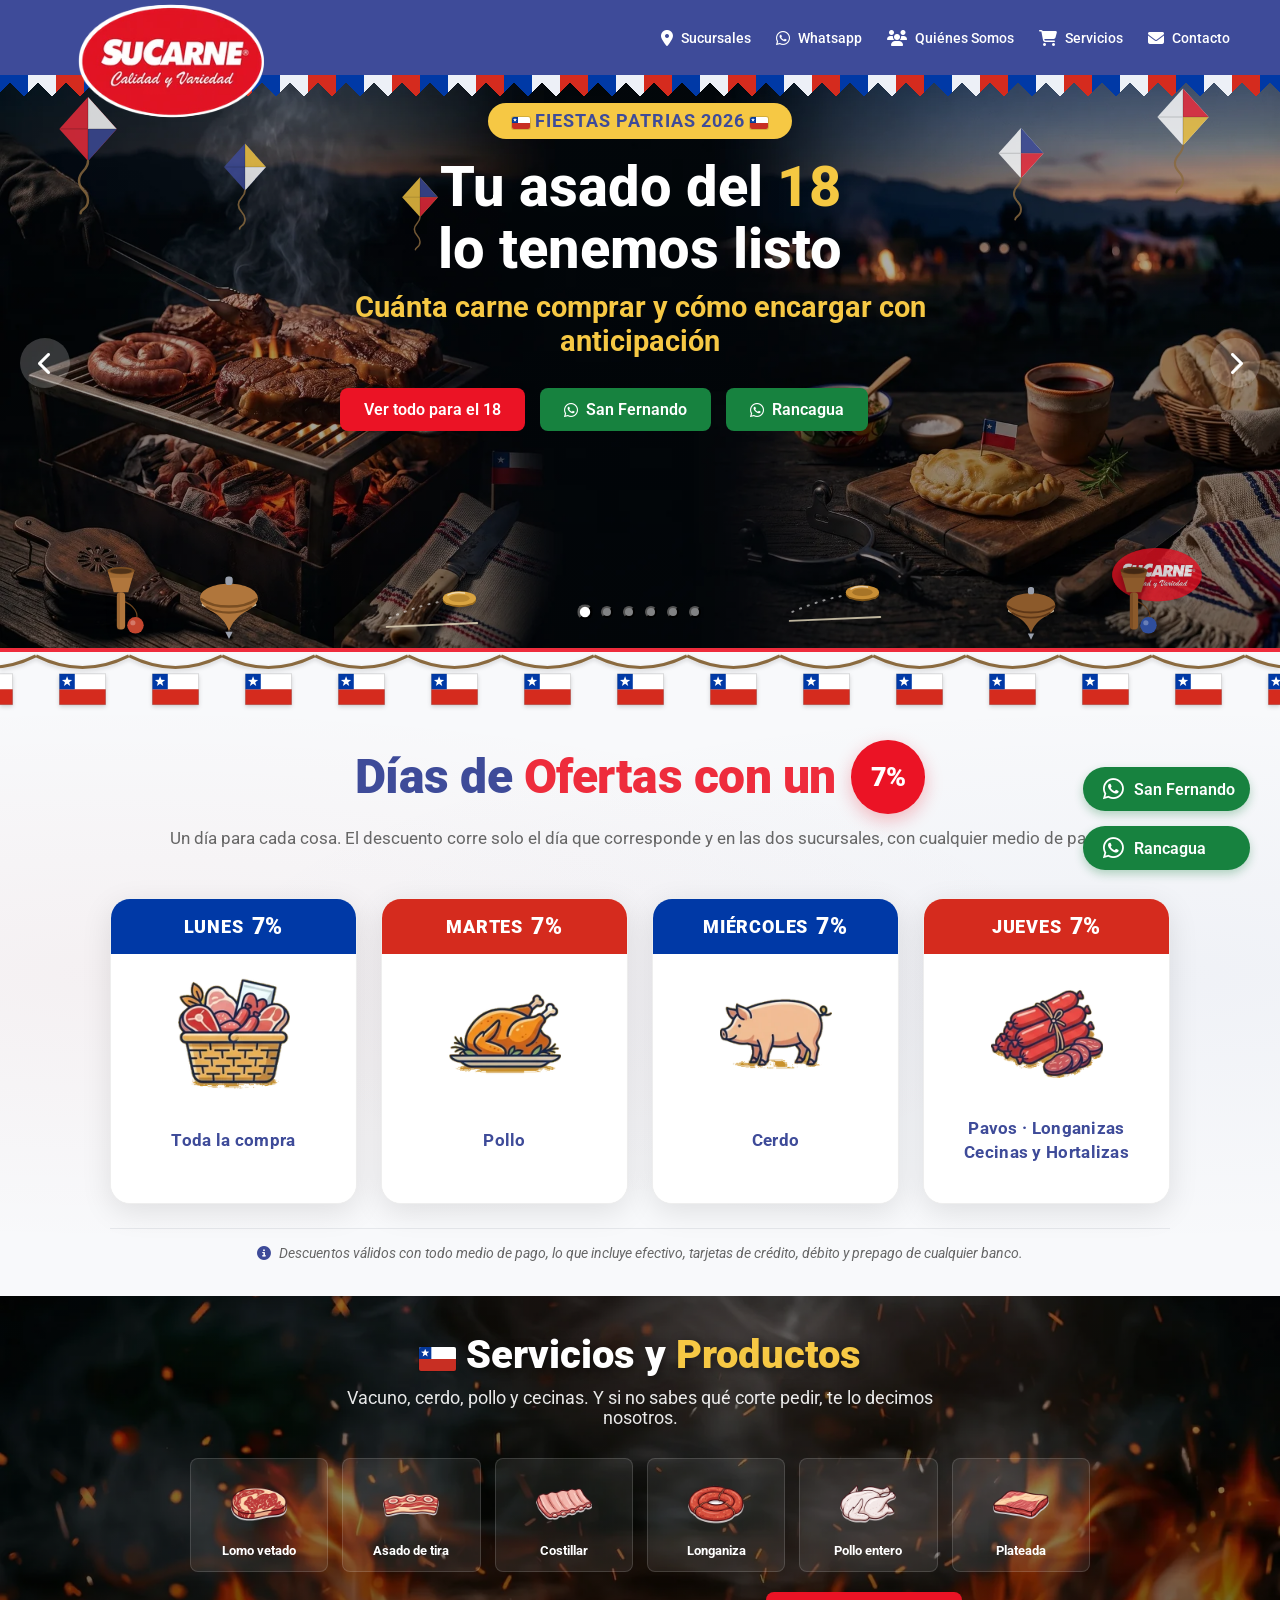
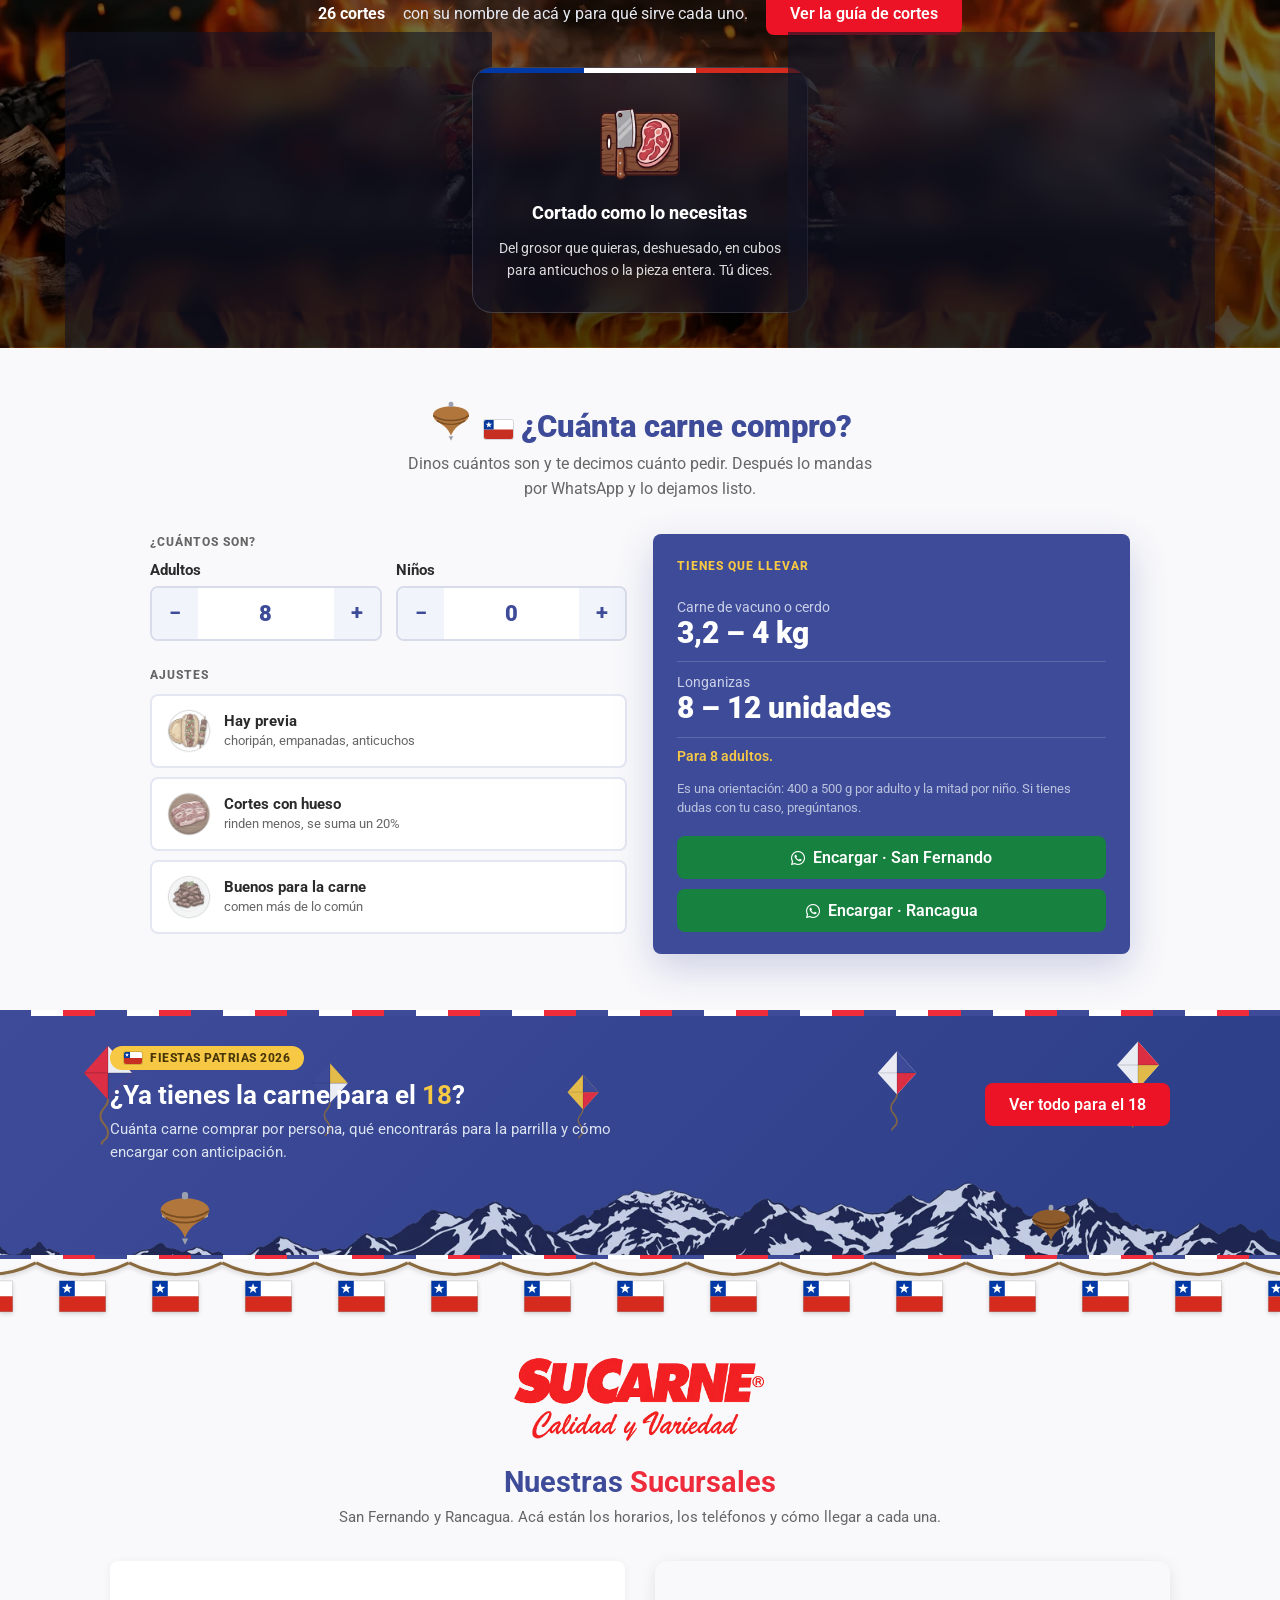
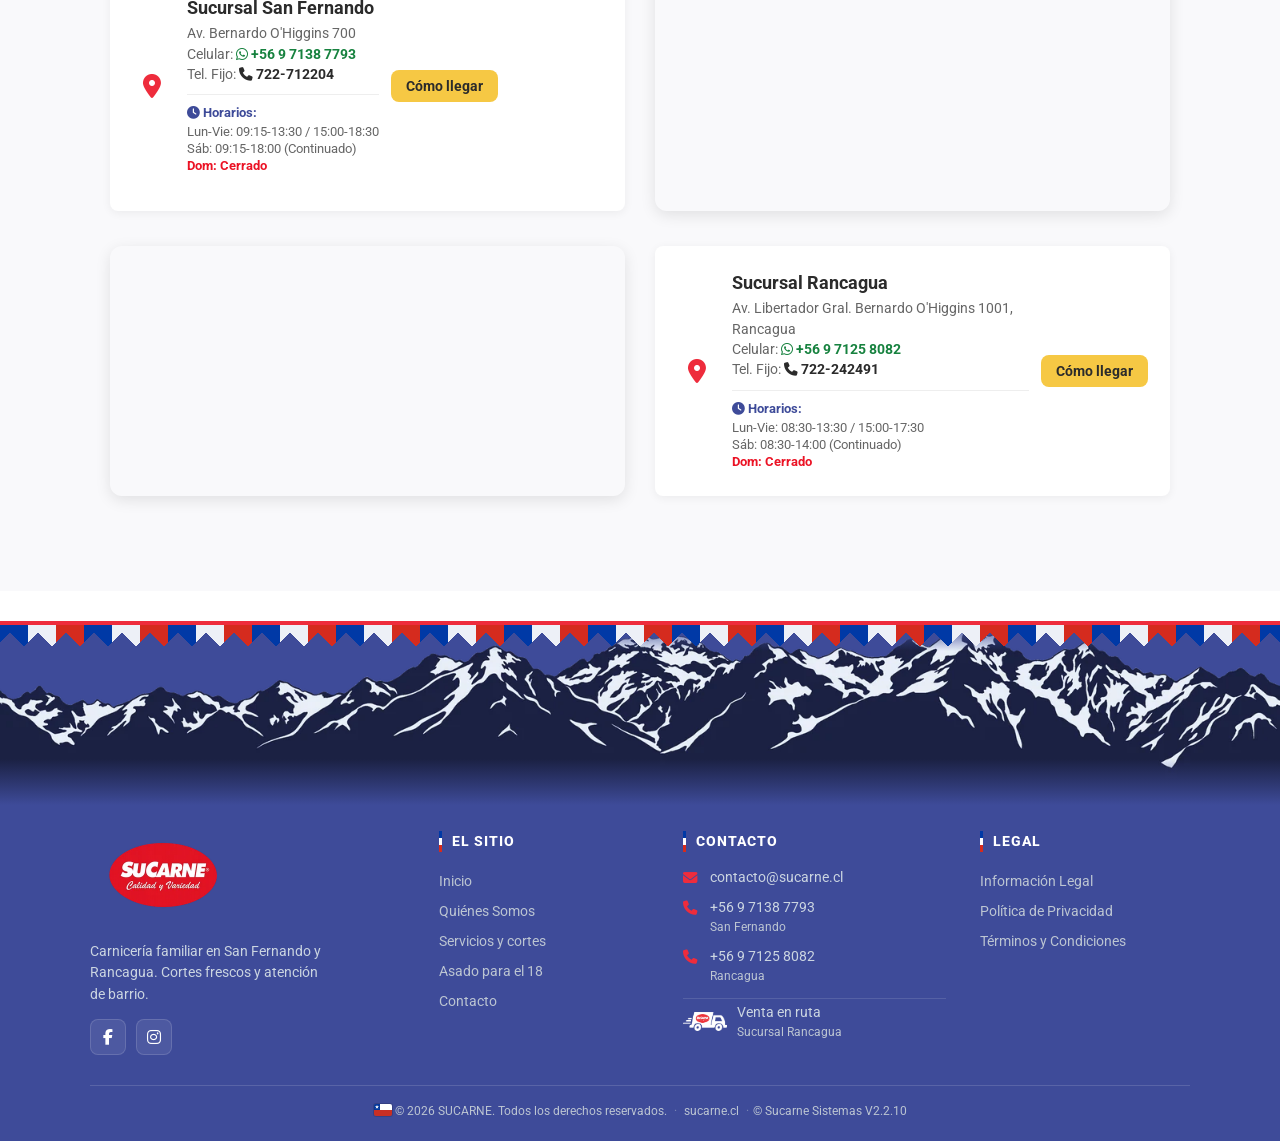
==== index.html @ 3c874a2c "El borde blanco del logo pasa a 2,5 px" ====
<!DOCTYPE html>
<html lang="es">

<head>
    <meta charset="UTF-8">
    <meta name="viewport" content="width=device-width, initial-scale=1.0">
    <title>SUCARNE | Carnicería en San Fernando y Rancagua, Chile</title>
    <!-- SEO -->
    <meta name="description" content="Carnicería premium en San Fernando y Rancagua. Cortes seleccionados, vacuno, cerdo, aves y cecinas frescas. Ofertas diarias y venta a domicilio.">
    <meta name="robots" content="index, follow">
    <link rel="canonical" href="https://sucarne.cl/">
    <!-- Open Graph -->
    <meta property="og:type" content="website">
    <meta property="og:title" content="SUCARNE | Carnicería en San Fernando y Rancagua">
    <meta property="og:description" content="Carnicería premium en San Fernando y Rancagua. Cortes seleccionados, vacuno, cerdo, aves y cecinas frescas. Ofertas diarias y venta a domicilio.">
    <meta property="og:url" content="https://sucarne.cl/">
    <meta property="og:image" content="https://sucarne.cl/assets/images/hero/asado_1.webp">
    <meta property="og:locale" content="es_CL">
    <meta property="og:site_name" content="SUCARNE">
    <!-- WebSite (señal de marca para Google / sitelinks) -->
    <script type="application/ld+json">
    {
      "@context": "https://schema.org",
      "@type": "WebSite",
      "name": "SUCARNE",
      "alternateName": "Su Carne Chile",
      "url": "https://sucarne.cl/",
      "inLanguage": "es-CL",
      "publisher": { "@id": "https://sucarne.cl/#sanfernando" }
    }
    </script>
    <!-- Sucursal San Fernando -->
    <script type="application/ld+json">
    {
      "@context": "https://schema.org",
      "@type": "MeatEstablishment",
      "@id": "https://sucarne.cl/#sanfernando",
      "name": "SUCARNE San Fernando",
      "alternateName": "Su Carne Chile",
      "url": "https://sucarne.cl/",
      "logo": "https://sucarne.cl/assets/images/logos/logo-sucarne-white.webp",
      "image": "https://sucarne.cl/assets/images/hero/asado_1.webp",
      "description": "Carnicería premium en San Fernando. Cortes seleccionados de vacuno, cerdo, aves y cecinas frescas, con ofertas diarias y venta a domicilio.",
      "priceRange": "$$",
      "currenciesAccepted": "CLP",
      "paymentAccepted": "Efectivo, Débito, Crédito, Prepago",
      "telephone": "+56971387793",
      "email": "contacto@sucarne.cl",
      "address": {
        "@type": "PostalAddress",
        "streetAddress": "Av. Bernardo O'Higgins 700",
        "addressLocality": "San Fernando",
        "addressRegion": "O'Higgins",
        "addressCountry": "CL"
      },
      "geo": { "@type": "GeoCoordinates", "latitude": -34.5868498, "longitude": -70.9847146 },
      "hasMap": "https://maps.app.goo.gl/2DNTScbfBVTwKooi7",
      "openingHoursSpecification": [
        { "@type": "OpeningHoursSpecification", "dayOfWeek": ["Monday","Tuesday","Wednesday","Thursday","Friday"], "opens": "09:15", "closes": "13:30" },
        { "@type": "OpeningHoursSpecification", "dayOfWeek": ["Monday","Tuesday","Wednesday","Thursday","Friday"], "opens": "15:00", "closes": "18:30" },
        { "@type": "OpeningHoursSpecification", "dayOfWeek": "Saturday", "opens": "09:15", "closes": "18:00" }
      ],
      "sameAs": [
        "https://www.facebook.com/sucarnechile/",
        "https://www.instagram.com/sucarnechile/"
      ]
    }
    </script>
    <!-- Sucursal Rancagua -->
    <script type="application/ld+json">
    {
      "@context": "https://schema.org",
      "@type": "MeatEstablishment",
      "@id": "https://sucarne.cl/#rancagua",
      "name": "SUCARNE Rancagua",
      "alternateName": "Su Carne Chile",
      "url": "https://sucarne.cl/",
      "logo": "https://sucarne.cl/assets/images/logos/logo-sucarne-white.webp",
      "image": "https://sucarne.cl/assets/images/hero/asado_1.webp",
      "description": "Carnicería premium en Rancagua con venta en ruta. Cortes frescos de vacuno, cerdo, aves y cecinas, con ofertas diarias.",
      "priceRange": "$$",
      "currenciesAccepted": "CLP",
      "paymentAccepted": "Efectivo, Débito, Crédito, Prepago",
      "telephone": "+56971258082",
      "email": "contacto@sucarne.cl",
      "address": {
        "@type": "PostalAddress",
        "streetAddress": "Av. Libertador Gral. Bernardo O'Higgins 1001",
        "addressLocality": "Rancagua",
        "addressRegion": "O'Higgins",
        "addressCountry": "CL"
      },
      "geo": { "@type": "GeoCoordinates", "latitude": -34.1641546, "longitude": -70.7478088 },
      "hasMap": "https://maps.google.com/?cid=16705500384689321683",
      "openingHoursSpecification": [
        { "@type": "OpeningHoursSpecification", "dayOfWeek": ["Monday","Tuesday","Wednesday","Thursday","Friday"], "opens": "08:30", "closes": "13:30" },
        { "@type": "OpeningHoursSpecification", "dayOfWeek": ["Monday","Tuesday","Wednesday","Thursday","Friday"], "opens": "15:00", "closes": "17:30" },
        { "@type": "OpeningHoursSpecification", "dayOfWeek": "Saturday", "opens": "08:30", "closes": "14:00" }
      ],
      "sameAs": [
        "https://www.facebook.com/sucarnechile/",
        "https://www.instagram.com/sucarnechile/"
      ]
    }
    </script>
    <link rel="icon" href="assets/favicon.ico" sizes="any">
    <link rel="apple-touch-icon" href="assets/favicon-180.png">

    <!-- Google Fonts (asíncrono, no bloquea render) -->
    <link rel="preconnect" href="https://fonts.googleapis.com">
    <link rel="preconnect" href="https://fonts.gstatic.com" crossorigin>
    <link rel="preconnect" href="https://cdnjs.cloudflare.com" crossorigin>
    <link rel="preload" href="https://fonts.googleapis.com/css2?family=Roboto:wght@300;400;700;900&display=swap" as="style" onload="this.onload=null;this.rel='stylesheet'">
    <noscript><link rel="stylesheet" href="https://fonts.googleapis.com/css2?family=Roboto:wght@300;400;700;900&display=swap"></noscript>

    <!-- FontAwesome (asíncrono, no bloquea render) -->
    <link rel="preload" href="https://cdnjs.cloudflare.com/ajax/libs/font-awesome/6.4.0/css/all.min.css" as="style" onload="this.onload=null;this.rel='stylesheet'">
    <noscript><link rel="stylesheet" href="https://cdnjs.cloudflare.com/ajax/libs/font-awesome/6.4.0/css/all.min.css"></noscript>

    <!-- Estilos globales. Mantener este orden: define la cascada. -->
    <link rel="stylesheet" href="css/modules/base.css?v=2.2.10">
    <link rel="stylesheet" href="css/modules/home.css?v=2.2.10">
    <link rel="stylesheet" href="css/modules/contact.css?v=2.2.10">
    <link rel="stylesheet" href="css/modules/site-chrome.css?v=2.2.10">
    <link rel="stylesheet" href="css/modules/enhancements.css?v=2.2.10">
    <link rel="stylesheet" href="css/modules/responsive.css?v=2.2.10">
    <link rel="stylesheet" href="css/modules/calculadora.css?v=2.2.10">
    <!-- Decoracion Fiestas Patrias 2026. Se saca borrando SOLO esta linea. -->
    <link rel="stylesheet" href="css/modules/fiestas-patrias.css?v=2.2.10">
</head>

<body>

    <!-- Header superior azul -->
    <div id="site-header">
        <!-- Navegación estática para rastreadores. El header real lo inyecta
             header-loader.js, que reemplaza este div entero (outerHTML), así que
             esto desaparece en cuanto corre el JS y no se duplica nada. Existe
             porque Google no encontraba ningún enlace interno a estas páginas. -->
        <nav class="sr-only" aria-label="Mapa del sitio">
            <ul>
                <li><a href="./index.html">Inicio</a></li>
                <li><a href="./pages/quienes-somos.html">Quiénes Somos</a></li>
                <li><a href="./pages/servicios.html">Servicios</a></li>
                <li><a href="./pages/asado-18.html">Asado para el 18 de Septiembre 2026</a></li>
                <li><a href="./pages/contacto.html">Contacto</a></li>
                <li><a href="./pages/legal.html">Información Legal</a></li>
                <li><a href="./pages/politica-privacidad.html">Política de Privacidad</a></li>
                <li><a href="./pages/terminos-condiciones.html">Términos y Condiciones</a></li>
            </ul>
        </nav>
    </div>

    <main id="contenido" tabindex="-1">
        <h1 class="sr-only">SUCARNE — Carnicería premium en San Fernando y Rancagua</h1>

    <!-- Hero Carousel -->
    <section class="hero-carousel fp-cielo" id="home">
        <span class="fp-volantin fp-volantin--a" aria-hidden="true"></span>
        <span class="fp-volantin fp-volantin--b" aria-hidden="true"></span>
        <span class="fp-volantin fp-volantin--c" aria-hidden="true"></span>
        <span class="fp-volantin fp-volantin--d" aria-hidden="true"></span>
        <span class="fp-volantin fp-volantin--e" aria-hidden="true"></span>
        <span class="fp-juguete fp-trompo fp-trompo--c" aria-hidden="true"></span>
        <span class="fp-juguete fp-trompo fp-trompo--d" aria-hidden="true"></span>
        <span class="fp-juguete fp-emboque fp-emboque--a" aria-hidden="true"></span>
        <span class="fp-juguete fp-emboque fp-emboque--b" aria-hidden="true"></span>
        <span class="fp-juguete fp-rayuela fp-rayuela--a" aria-hidden="true"></span>
        <span class="fp-juguete fp-rayuela fp-rayuela--b" aria-hidden="true"></span>
        <div class="carousel-inner">
            <!-- Slide 1: Fiestas Patrias (PRIMERO, temporada) -->
            <div class="slide active slide-18"
                style="background-image: linear-gradient(rgba(0,0,0,0.28), rgba(0,0,0,0.42)), url('assets/images/hero/asado-18-fondo.webp');">
                <div class="hero-content">
                    <p class="descuentos-badge"><span class="bandera-cl" aria-hidden="true"></span> Fiestas Patrias 2026 <span class="bandera-cl" aria-hidden="true"></span></p>
                    <h2>Tu asado del <span style="color: #f5c842;">18</span> <br>lo tenemos listo</h2>
                    <p class="hero-highlight">Cuánta carne comprar y cómo encargar con anticipación</p>
                    <div class="hero-buttons">
                        <a href="pages/asado-18.html" class="btn btn-red">Ver todo para el 18</a>
                        <a href="https://wa.me/56971387793?text=Hola%2C%20quiero%20encargar%20carne%20para%20el%2018.%20Necesito%3A%20" target="_blank" rel="noopener noreferrer" class="btn btn-green"><i class="fa-brands fa-whatsapp" aria-hidden="true"></i> San Fernando</a>
                        <a href="https://wa.me/56971258082?text=Hola%2C%20quiero%20encargar%20carne%20para%20el%2018.%20Necesito%3A%20" target="_blank" rel="noopener noreferrer" class="btn btn-green"><i class="fa-brands fa-whatsapp" aria-hidden="true"></i> Rancagua</a>
                    </div>
                </div>
            </div>
            <!-- Slide 2: Descuentos de la Semana -->
            <div class="slide slide-descuentos"
                data-bg="linear-gradient(135deg, rgba(0,0,0,0.6), rgba(150,20,20,0.3)), url('assets/images/hero/asado_ofertas.webp')">
                <div class="hero-content descuentos-content">
                    <p class="descuentos-badge"><i class="fa-solid fa-medal" aria-hidden="true"></i> Beneficio Exclusivo</p>
                    <h2>Días de <span style="color: #f5c842;">Ofertas</span> <br><span class="descuento-subtitulo">Calidad premium con descuento garantizado</span></h2>

                    <div class="descuentos-grid">
                        <div class="descuento-item">
                            <img src="assets/images/monos/compra-v2.webp" alt="Oferta Lunes" class="icon-offer icon-offer--img" width="256" height="256">
                            <span class="dia-badge dia-badge--lunes">Lunes</span>
                            <span class="desc-texto"><strong>7%</strong> en el <br>Total de tu compra</span>
                        </div>
                        <div class="descuento-item">
                            <img src="assets/images/monos/pollo-v2.webp" alt="Oferta Martes" class="icon-offer icon-offer--img" width="256" height="256">
                            <span class="dia-badge dia-badge--martes">Martes</span>
                            <span class="desc-texto"><strong>7%</strong> en toda <br>la línea de Pollo</span>
                        </div>
                        <div class="descuento-item">
                            <img src="assets/images/monos/cerdo-v2.webp" alt="Oferta Miércoles" class="icon-offer icon-offer--img" width="256" height="256">
                            <span class="dia-badge dia-badge--miercoles">Miércoles</span>
                            <span class="desc-texto"><strong>7%</strong> en toda <br>la Carne de Cerdo</span>
                        </div>
                        <div class="descuento-item">
                            <img src="assets/images/monos/longaniza-v2.webp" alt="Oferta Jueves" class="icon-offer icon-offer--img" width="256" height="256">
                            <span class="dia-badge dia-badge--jueves">Jueves</span>
                            <span class="desc-texto"><strong>7%</strong> en Pavos · Longanizas <br>Cecinas y Hortalizas</span>
                        </div>
                    </div>
                </div>
            </div>
            <!-- Slide 3: Venta en Ruta Rancagua -->
            <div class="slide slide-ruta"
                data-bg="linear-gradient(rgba(0,0,0,0.25), rgba(0,0,0,0.45)), url('assets/images/hero/venta_en_ruta.webp')">
                <div class="hero-content">
                    <p class="descuentos-badge"><i class="fa-solid fa-truck-fast" aria-hidden="true"></i> ¡Nuevo Servicio!</p>
                    <h2>Venta en Ruta <br><span style="color: #f5c842;">Sucursal Rancagua</span></h2>
                    <p class="hero-highlight" style="font-size: 1.4rem;">¡Llegamos a tu puerta con la mejor calidad!</p>
                    <div class="hero-buttons">
                        <a href="https://wa.me/56971258082" target="_blank" rel="noopener noreferrer" class="btn btn-green"><i
                                class="fa-brands fa-whatsapp" aria-hidden="true"></i> Consultar Rutas</a>
                    </div>
                </div>
            </div>
            <!-- Slide 4 -->
            <div class="slide slide-carnes"
                data-bg="linear-gradient(rgba(0,0,0,0.4), rgba(0,0,0,0.7)), url('assets/images/hero/asado_1.webp')">
                <div class="hero-content">
                    <h2>Las mejores carnes <br>para tu mesa</h2>
                    <p class="hero-highlight">Ofertas todos los días de la semana</p>
                    <div class="hero-buttons">
                        <a href="#ofertas" class="btn btn-red">Ver Ofertas</a>
                        <a href="#sucursales" class="btn btn-green"><i class="fa-brands fa-whatsapp" aria-hidden="true"></i> Contactar por
                            Whatsapp</a>
                    </div>
                </div>
            </div>

            <!-- Slide 5: Marcas Partner -->
            <div class="slide slide-partners"
                data-bg="linear-gradient(rgba(0,0,0,0.5), rgba(0,0,0,0.7)), url('assets/images/backgrounds/fondo_madera_quemada.webp')">
                <div class="hero-content hero-content--partners">
                    <p class="descuentos-badge">
                        <i class="fa-solid fa-star" aria-hidden="true"></i> Alianzas Estratégicas
                    </p>
                    <h2>Nuestras Marcas <span style="color: var(--c-yellow);">Partner</span></h2>
                    <p class="hero-highlight">Calidad y excelencia garantizada en tu mesa</p>

                    <!-- Logos de alta calidad -->
                    <div class="partners-logos-grid">
                        <img src="assets/images/logos/super_pollo_hd.webp" alt="Super Pollo - Marca partner de SUCARNE" class="partner-logo" width="1200" height="812">
                        <img src="assets/images/logos/super_cerdo_hd.webp" alt="Super Cerdo - Marca partner de SUCARNE" class="partner-logo" width="1200" height="915">
                        <img src="assets/images/logos/sopraval_hd.webp" alt="Sopraval - Marca partner de SUCARNE" class="partner-logo" width="1200" height="721">
                        <!-- Otros partners -->
                        <img src="assets/images/logos/blob_3.webp" alt="La Crianza - Marca partner de SUCARNE" class="partner-logo partner-logo--sm" width="1000" height="426">
                        <img src="assets/images/logos/blob_4.webp" alt="King - Marca partner de SUCARNE" class="partner-logo partner-logo--xs" width="1000" height="606">
                        <div class="partner-divider"></div>
                        <img src="assets/images/logos/logo_pincheira.webp" alt="Cecinas Pincheira - Marca partner de SUCARNE" class="partner-logo partner-logo--lg" width="454" height="329">
                    </div>

                    <div class="hero-buttons hero-buttons--right">
                        <a href="pages/servicios.html" class="btn btn-red"
                            style="box-shadow: 0 5px 15px rgba(180,20,20,0.4);">Conocer más Alianzas</a>
                    </div>
                </div>
            </div>
            <!-- Slide 6: Bolsas Reutilizables -->
            <div class="slide slide-sustentable"
                data-bg="linear-gradient(135deg, rgba(30,58,138,0.45), rgba(0,0,0,0.25)), url('assets/images/hero/bolsas_sucarne.webp')">
                <div class="hero-content">
                    <p class="descuentos-badge">
                        <i class="fa-solid fa-leaf" aria-hidden="true"></i> Compromiso Sustentable
                    </p>
                    <h2>Cuida el planeta, <br><span style="color: var(--c-yellow);">Trae tu bolsa</span></h2>
                    <p class="hero-highlight">
                        ¡No olvides traer tus <strong>bolsas reutilizables</strong>!<span class="hide-mobile"> en tu próxima visita. ¡Juntos cuidamos el medio ambiente!</span>
                    </p>
                </div>
            </div>
        </div>

        <img src="assets/images/logos/logo-sucarne-white.webp" alt="SUCARNE Carnicería Chile" class="hero-watermark" width="1536" height="1024">

        <!-- Controles Carrusel -->
        <button type="button" class="carousel-control prev" onclick="moveSlide(-1)" aria-label="Slide anterior"><i class="fa-solid fa-chevron-left" aria-hidden="true"></i></button>
        <button type="button" class="carousel-control next" onclick="moveSlide(1)" aria-label="Slide siguiente"><i class="fa-solid fa-chevron-right" aria-hidden="true"></i></button>

        <!-- Indicadores -->
        <div class="carousel-dots">
            <button type="button" class="dot active" onclick="currentSlide(0)" aria-label="Ir al slide 1"></button>
            <button type="button" class="dot" onclick="currentSlide(1)" aria-label="Ir al slide 2"></button>
            <button type="button" class="dot" onclick="currentSlide(2)" aria-label="Ir al slide 3"></button>
            <button type="button" class="dot" onclick="currentSlide(3)" aria-label="Ir al slide 4"></button>
            <button type="button" class="dot" onclick="currentSlide(4)" aria-label="Ir al slide 5"></button>
            <button type="button" class="dot" onclick="currentSlide(5)" aria-label="Ir al slide 6"></button>
        </div>
</section>

    <!-- Días de Ofertas -->
    <section id="ofertas" class="ofertas-section fp-cuelga">
        <span class="fp-banderas fp-banderas--colgada" aria-hidden="true"></span>
        <div class="container">
            <div class="ofertas-box">
                <div class="ofertas-header">
                    <h2>Días de <span>Ofertas</span><span class="hide-mobile"> con un</span> <span class="ofertas-pct">7%</span></h2>
                    <p>Un día para cada cosa. El descuento corre solo el día que corresponde y en las dos sucursales, con cualquier medio de pago.</p>
                </div>

                <div class="ofertas-grid">

                    <!-- Lunes -->
                    <div class="oferta-card">
                        <div class="oferta-top bg-darkblue">Lunes <span>7%</span></div>
                        <div class="oferta-bottom">
                            <img class="oferta-icono" src="assets/images/monos/compra-v2.webp" alt=""
                                 width="256" height="256" loading="lazy" decoding="async">
                            <strong class="oferta-label">Toda la compra</strong>
                        </div>
                    </div>

                    <!-- Martes -->
                    <div class="oferta-card">
                        <div class="oferta-top bg-lightblue">Martes <span>7%</span></div>
                        <div class="oferta-bottom">
                            <img class="oferta-icono" src="assets/images/monos/pollo-v2.webp" alt=""
                                 width="256" height="256" loading="lazy" decoding="async">
                            <strong class="oferta-label">Pollo</strong>
                        </div>
                    </div>

                    <!-- Miércoles -->
                    <div class="oferta-card">
                        <div class="oferta-top bg-orange">Miércoles <span>7%</span></div>
                        <div class="oferta-bottom">
                            <img class="oferta-icono" src="assets/images/monos/cerdo-v2.webp" alt=""
                                 width="256" height="256" loading="lazy" decoding="async">
                            <strong class="oferta-label">Cerdo</strong>
                        </div>
                    </div>

                    <!-- Jueves -->
                    <div class="oferta-card">
                        <div class="oferta-top bg-red">Jueves <span>7%</span></div>
                        <div class="oferta-bottom">
                            <img class="oferta-icono" src="assets/images/monos/longaniza-v2.webp" alt=""
                                 width="256" height="256" loading="lazy" decoding="async">
                            <strong class="oferta-label">Pavos · Longanizas<br>Cecinas y Hortalizas</strong>
                        </div>
                    </div>
                </div>
                <p class="ofertas-disclaimer"><i class="fa-solid fa-circle-info" aria-hidden="true"></i> Descuentos válidos con todo medio de pago, lo que incluye efectivo, tarjetas de crédito, débito y prepago de cualquier banco.</p>
            </div>
        </div>
</section>

    <!-- Resumen de Servicios -->
    <section class="servicios-resumen" id="categorias">
        <div class="container">
        <div class="srv-section-header">
            <h2><span class="bandera-cl" aria-hidden="true"></span> <span class="srv-title-azul">Servicios y</span> <span class="srv-title-rojo">Productos</span></h2>
            <p>Vacuno, cerdo, pollo y cecinas. Y si no sabes qué corte pedir, te lo decimos nosotros.</p>
        </div>

        <!-- Asomo de la guia de cortes que vive en servicios.html -->
        <div class="srv-muestra">
            <a class="srv-muestra-item" href="pages/servicios.html#vacuno">
                <img src="assets/images/cortes/lomo-vetado.webp" alt=""
                     width="320" height="320" loading="lazy" decoding="async">
                <span>Lomo vetado</span>
            </a>
            <a class="srv-muestra-item" href="pages/servicios.html#vacuno">
                <img src="assets/images/cortes/asado-de-tira.webp" alt=""
                     width="320" height="320" loading="lazy" decoding="async">
                <span>Asado de tira</span>
            </a>
            <a class="srv-muestra-item" href="pages/servicios.html#cerdo">
                <img src="assets/images/cortes/costillar.webp" alt=""
                     width="320" height="320" loading="lazy" decoding="async">
                <span>Costillar</span>
            </a>
            <a class="srv-muestra-item" href="pages/servicios.html#cecinas">
                <img src="assets/images/cortes/longaniza.webp" alt=""
                     width="320" height="320" loading="lazy" decoding="async">
                <span>Longaniza</span>
            </a>
            <a class="srv-muestra-item" href="pages/servicios.html#aves">
                <img src="assets/images/cortes/pollo-entero.webp" alt=""
                     width="320" height="320" loading="lazy" decoding="async">
                <span>Pollo entero</span>
            </a>
            <a class="srv-muestra-item" href="pages/servicios.html#vacuno">
                <img src="assets/images/cortes/plateada.webp" alt=""
                     width="320" height="320" loading="lazy" decoding="async">
                <span>Plateada</span>
            </a>
        </div>

        <p class="srv-muestra-pie">
            <strong>26 cortes</strong> con su nombre de acá y para qué sirve cada uno.
            <a href="pages/servicios.html#guia" class="btn btn-red">Ver la guía de cortes</a>
        </p>

        <div class="servicios-resumen-grid">
            <a href="pages/servicios.html" class="srv-mini-card">
                <img class="srv-mini-img" src="assets/images/servicios/encargo.webp" alt=""
                         width="280" height="280" loading="lazy" decoding="async">
                <h3>Encargas y lo dejamos listo</h3>
                <p>Nos escribes por WhatsApp, lo preparamos y lo pasas a buscar. Sin esperar en el mostrador.</p>
            </a>
            <a href="pages/servicios.html" class="srv-mini-card">
                <img class="srv-mini-img" src="assets/images/servicios/cortado.webp" alt=""
                         width="280" height="280" loading="lazy" decoding="async">
                <h3>Cortado como lo necesitas</h3>
                <p>Del grosor que quieras, deshuesado, en cubos para anticuchos o la pieza entera. Tú dices.</p>
            </a>
            <a href="pages/servicios.html" class="srv-mini-card">
                <img class="srv-mini-img" src="assets/images/servicios/atencion.webp" alt=""
                         width="280" height="280" loading="lazy" decoding="async">
                <h3>Te ayudamos a elegir</h3>
                <p>Dinos para cuántos son y qué vas a cocinar, y te decimos qué llevar y cuánto.</p>
            </a>
        </div>
    </div>
</section>

    <!-- Calculadora de carne. Deja el pedido escrito para WhatsApp.
         La logica y los estilos van en sus propios archivos. -->
    <section class="calc" id="calc">
        <div class="calc-inner">
            <div class="calc-cabecera">
                <h2><span class="fp-trompo fp-trompo--calc" aria-hidden="true"></span><span class="bandera-cl" aria-hidden="true"></span> ¿Cuánta carne compro?</h2>
                <p class="calc-bajada">Dinos cuántos son y te decimos cuánto pedir. Después lo mandas por WhatsApp y lo dejamos listo.</p>
            </div>

            <div class="calc-cuerpo">
                <div class="calc-controles">
                    <p class="calc-rotulo">¿Cuántos son?</p>
                    <div class="calc-campos">
                        <div class="calc-campo">
                            <label for="calc-adultos">Adultos</label>
                            <div class="calc-stepper">
                                <button type="button" class="calc-menos" data-para="calc-adultos" aria-label="Quitar un adulto">−</button>
                                <input type="number" id="calc-adultos" value="8" min="0" max="300"
                                       step="1" inputmode="numeric">
                                <button type="button" class="calc-mas" data-para="calc-adultos" aria-label="Agregar un adulto">+</button>
                            </div>
                        </div>
                        <div class="calc-campo">
                            <label for="calc-ninos">Niños</label>
                            <div class="calc-stepper">
                                <button type="button" class="calc-menos" data-para="calc-ninos" aria-label="Quitar un niño">−</button>
                                <input type="number" id="calc-ninos" value="0" min="0" max="300"
                                       step="1" inputmode="numeric">
                                <button type="button" class="calc-mas" data-para="calc-ninos" aria-label="Agregar un niño">+</button>
                            </div>
                        </div>
                    </div>

                    <p class="calc-rotulo">Ajustes</p>
                    <div class="calc-opciones" role="group" aria-label="Ajustes del cálculo">
                        <label class="calc-opcion" for="calc-previa">
                            <input type="checkbox" id="calc-previa" class="sr-only">
                            <span class="calc-opcion-caja">
                            <img class="calc-opcion-img" src="./assets/images/ajustes/previa.webp" alt=""
                                 width="200" height="200" loading="lazy" decoding="async">
                            <span class="calc-opcion-txt">
                                <strong>Hay previa</strong>
                                <em>choripán, empanadas, anticuchos</em>
                            </span>
                            </span>
                        </label>
                        <label class="calc-opcion" for="calc-hueso">
                            <input type="checkbox" id="calc-hueso" class="sr-only">
                            <span class="calc-opcion-caja">
                            <img class="calc-opcion-img" src="./assets/images/ajustes/hueso.webp" alt=""
                                 width="200" height="200" loading="lazy" decoding="async">
                            <span class="calc-opcion-txt">
                                <strong>Cortes con hueso</strong>
                                <em>rinden menos, se suma un 20%</em>
                            </span>
                            </span>
                        </label>
                        <label class="calc-opcion" for="calc-comilones">
                            <input type="checkbox" id="calc-comilones" class="sr-only">
                            <span class="calc-opcion-caja">
                            <img class="calc-opcion-img" src="./assets/images/ajustes/comilones.webp" alt=""
                                 width="200" height="200" loading="lazy" decoding="async">
                            <span class="calc-opcion-txt">
                                <strong>Buenos para la carne</strong>
                                <em>comen más de lo común</em>
                            </span>
                            </span>
                        </label>
                    </div>
                </div>

                <div class="calc-resultado" aria-live="polite">
                    <p class="calc-resultado-rotulo">Tienes que llevar</p>
                    <div class="calc-linea">
                        <span>Carne de vacuno o cerdo</span>
                        <strong id="calc-carne">3,2 – 4 kg</strong>
                    </div>
                    <div class="calc-linea">
                        <span>Longanizas</span>
                        <strong id="calc-long">8 – 12 unidades</strong>
                    </div>
                    <p class="calc-total" id="calc-total">Para 8 adultos.</p>
                    <p class="calc-nota">Es una orientación: 400 a 500 g por adulto y la mitad por niño. Si tienes dudas con tu caso, pregúntanos.</p>
                    <div class="calc-botones">
                        <a class="btn btn-green calc-wa" data-fono="56971387793"
                           href="https://wa.me/56971387793" target="_blank" rel="noopener noreferrer">
                            <i class="fa-brands fa-whatsapp" aria-hidden="true"></i> Encargar · San Fernando
                        </a>
                        <a class="btn btn-green calc-wa" data-fono="56971258082"
                           href="https://wa.me/56971258082" target="_blank" rel="noopener noreferrer">
                            <i class="fa-brands fa-whatsapp" aria-hidden="true"></i> Encargar · Rancagua
                        </a>
                    </div>
                </div>
            </div>
        </div>
    </section>

    <!-- Banner Fiestas Patrias -->
    <section class="dh-banner fp-cielo">
        <span class="fp-cordillera" aria-hidden="true"></span>
        <span class="fp-trompo fp-trompo--a" aria-hidden="true"></span>
        <span class="fp-trompo fp-trompo--b" aria-hidden="true"></span>
        <span class="fp-volantin fp-volantin--a" aria-hidden="true"></span>
        <span class="fp-volantin fp-volantin--b" aria-hidden="true"></span>
        <span class="fp-volantin fp-volantin--c" aria-hidden="true"></span>
        <span class="fp-volantin fp-volantin--d" aria-hidden="true"></span>
        <span class="fp-volantin fp-volantin--e" aria-hidden="true"></span>
        <div class="container dh-banner-inner">
            <div>
                <p class="dh-banner-kicker"><span class="bandera-cl" aria-hidden="true"></span> Fiestas Patrias 2026</p>
                <h2>¿Ya tienes la carne para el <span>18</span>?</h2>
                <p class="dh-banner-txt">Cuánta carne comprar por persona, qué encontrarás para la parrilla y cómo encargar con anticipación.</p>
            </div>
            <a href="pages/asado-18.html" class="btn btn-red dh-banner-btn">Ver todo para el 18</a>
        </div>
</section>

    <!-- Sucursales -->
    <section id="sucursales" class="sucursales-section fp-cuelga">
        <span class="fp-banderas fp-banderas--colgada" aria-hidden="true"></span>
        <div class="container">
            <div style="text-align:center; margin-bottom: 35px;">
                <img src="assets/images/logos/logo-sucarne-banner.webp" alt="SUCARNE - Carnicería en San Fernando y Rancagua"
                    width="858" height="297" loading="lazy" decoding="async"
                    style="height: 90px; margin-bottom: 20px; object-fit: contain;">
                <h2 style="font-size:1.8rem; color:var(--c-darkblue); line-height: 1.2; margin-bottom: 8px;">Nuestras
                    <span style="color:var(--c-red);">Sucursales</span>
                </h2>
                <p style="color:var(--c-text-light); font-size: 0.95rem;">San Fernando y Rancagua. Acá están los horarios, los teléfonos y cómo llegar a cada una.</p>
            </div>

            <!-- Fila 1: San Fernando -->
            <div class="sucursal-row">
                <div class="sucursal-item">
                    <div class="sucursal-icon"><i class="fa-solid fa-location-dot" aria-hidden="true"></i></div>
                    <div class="sucursal-info">
                        <h3>Sucursal San Fernando</h3>
                        <p>Av. Bernardo O'Higgins 700<br>
                            Celular: <a href="https://wa.me/56971387793" target="_blank" rel="noopener noreferrer"
                                style="color: var(--c-whatsapp); font-weight: bold;"><i class="fa-brands fa-whatsapp" aria-hidden="true"></i> +56 9
                                7138 7793</a><br>
                            Tel. Fijo: <a href="tel:+56722712204" style="color: var(--c-text); font-weight: bold;"><i
                                    class="fa-solid fa-phone" aria-hidden="true"></i> 722-712204</a>
                        </p>
                        <div
                            style="font-size: 0.8rem; color: var(--c-text-light); border-top: 1px solid #eee; margin-top: 10px; padding-top: 10px;">
                            <strong style="color: var(--c-darkblue); display: block; margin-bottom: 4px;"><i
                                    class="fa-solid fa-clock" aria-hidden="true"></i> Horarios:</strong>
                            <div style="display: flex; flex-direction: column; gap: 2px;">
                                <span>Lun-Vie: 09:15-13:30 / 15:00-18:30</span>
                                <span>Sáb: 09:15-18:00 (Continuado)</span>
                                <span style="color: var(--c-red-aa); font-weight: bold;">Dom: Cerrado</span>
                            </div>
                        </div>
                    </div>
                    <a href="https://maps.app.goo.gl/2DNTScbfBVTwKooi7" target="_blank" rel="noopener noreferrer" class="btn-llegar">Cómo
                        llegar</a>
                </div>
                <div class="sucursal-mapa">
                    <iframe
                        src="https://maps.google.com/maps?q=-34.5868498,-70.9847146&t=&z=17&ie=UTF8&iwloc=&output=embed"
                        width="100%" height="100%" style="border:0; border-radius:12px;" allowfullscreen=""
                        loading="lazy" referrerpolicy="no-referrer-when-downgrade" title="Mapa de la sucursal de San Fernando"></iframe>
                </div>
            </div>

            <!-- Fila 2: Rancagua -->
            <div class="sucursal-row reverse">
                <div class="sucursal-item">
                    <div class="sucursal-icon"><i class="fa-solid fa-location-dot" aria-hidden="true"></i></div>
                    <div class="sucursal-info">
                        <h3>Sucursal Rancagua</h3>
                        <p>Av. Libertador Gral. Bernardo O'Higgins 1001, Rancagua<br>
                            Celular: <a href="https://wa.me/56971258082" target="_blank" rel="noopener noreferrer"
                                style="color: var(--c-whatsapp); font-weight: bold;"><i class="fa-brands fa-whatsapp" aria-hidden="true"></i> +56 9
                                7125 8082</a><br>
                            Tel. Fijo: <a href="tel:+56722242491" style="color: var(--c-text); font-weight: bold;"><i
                                    class="fa-solid fa-phone" aria-hidden="true"></i> 722-242491</a>
                        </p>
                        <div
                            style="font-size: 0.8rem; color: var(--c-text-light); border-top: 1px solid #eee; margin-top: 10px; padding-top: 10px;">
                            <strong style="color: var(--c-darkblue); display: block; margin-bottom: 4px;"><i
                                    class="fa-solid fa-clock" aria-hidden="true"></i> Horarios:</strong>
                            <div style="display: flex; flex-direction: column; gap: 2px;">
                                <span>Lun-Vie: 08:30-13:30 / 15:00-17:30</span>
                                <span>Sáb: 08:30-14:00 (Continuado)</span>
                                <span style="color: var(--c-red-aa); font-weight: bold;">Dom: Cerrado</span>
                            </div>
                        </div>
                    </div>
                    <a href="https://maps.google.com/?cid=16705500384689321683" target="_blank" rel="noopener noreferrer" class="btn-llegar">Cómo
                        llegar</a>
                </div>
                <div class="sucursal-mapa">
                    <iframe
                        src="https://maps.google.com/maps?q=-34.1641546,-70.7478088&t=&z=17&ie=UTF8&iwloc=&output=embed"
                        width="100%" height="100%" style="border:0; border-radius:12px;" allowfullscreen=""
                        loading="lazy" referrerpolicy="no-referrer-when-downgrade" title="Mapa de la sucursal de Rancagua"></iframe>
                </div>
            </div>
        </div>
</section>

    </main>

    <!-- Footer -->
    <div id="site-footer"></div>

    <!-- Whatsapp Flotante Doble -->
    <div class="wa-float-container">
        <a href="https://wa.me/56971387793" class="wa-float" target="_blank" rel="noopener noreferrer">
            <i class="fa-brands fa-whatsapp" aria-hidden="true"></i>
            <span>San Fernando</span>
        </a>
        <a href="https://wa.me/56971258082" class="wa-float" target="_blank" rel="noopener noreferrer">
            <i class="fa-brands fa-whatsapp" aria-hidden="true"></i>
            <span>Rancagua</span>
        </a>
    </div>

    <!-- El script JS se mantiene simplificado ya que el diseño principal es layout -->
    <script src="js/header-loader.js?v=2.2.10"></script>
    <script src="js/footer-loader.js?v=2.2.10"></script>
    <script src="js/script.js?v=2.2.10"></script>
    <script src="js/calculadora-asado.js?v=2.2.10" defer></script>
</body>

</html>
---- css/modules/base.css ----
/* Reseteo y variables */
:root {
    --c-darkblue: #3E4B99;
    --c-lightblue: #3EA6F0;
    --c-orange: #F29544;
    --c-yellow: #F6C844;
    --c-red: #EE2C3C;
    /* Rojo de marca oscurecido hasta 4.51:1 contra blanco. Se usa donde el
       rojo lleva texto encima o es texto sobre blanco. El --c-red original
       (22 usos: botones, bordes, acentos) se mantiene sin tocar. */
    --c-red-aa: #EB1325;
    --c-bg: #FFFFFF;
    --c-text: #2B2B2B;
    --c-text-light: #666;
    --c-gray-bg: #F9F9FB;
    --c-green: #2E7D32;
    /* Verde WhatsApp oscurecido: mismo tono (142°) y saturación (70%) que el
       #25D366 de marca, pero a 4.88:1 sobre blanco para cumplir contraste AA.
       El original daba 1.98:1 y no se leía. Cambiar solo aquí. */
    --c-whatsapp: #17823F;
    --c-whatsapp-hover: #15793B;
    /* Texto secundario del pie sobre el azul de marca. Antes era #94a3b8,
       que daba 3.07:1 y no llegaba al mínimo AA de 4.5:1. Mismo tono, más
       claro: 4.51:1. Afecta enlaces, copyright y etiquetas de sucursal. */
    --c-footer-text: #BCC5D2;

    --radius-box: 8px;
    --radius-pill: 50px;
}

* {
    margin: 0;
    padding: 0;
    box-sizing: border-box;
    font-family: 'Roboto', sans-serif;
}

/* Las <img> declaran width/height como ATRIBUTO para reservar el espacio y
   evitar saltos de layout. Ese atributo es una pista de presentación: pierde
   contra cualquier regla CSS, pero gana si no hay ninguna. Como varias imágenes
   solo fijan la altura por CSS, sin esto el navegador aplicaría el ancho real
   del archivo (el logo del header medía 1536px). Neutralizarlo NO pierde la
   proporción: el aspect-ratio sigue saliendo de los atributos. */
img {
    width: auto;
}

body {
    background-color: var(--c-bg);
    color: var(--c-text);
}

a {
    text-decoration: none;
    color: inherit;
}

.container {
    max-width: 1100px;
    margin: 0 auto;
    padding: 0 20px;
}

/* ================= Header ================= */
.main-header {
    background-color: var(--c-darkblue);
    position: relative;
    color: white;
    border-bottom: 3px solid var(--c-red);
    /* Línea roja pequeña solicitada */
}

.header-container {
    display: flex;
    align-items: center;
    justify-content: space-between;
    padding: 0 10px;
    /* Se elimina el padding vertical para forzarlo vía height */
    min-height: 75px;
    /* Altura firme delgada de la barra azul */
    max-width: 1200px;
    margin: 0 auto;
    position: relative;
    z-index: 100;
}

.logo-area {
    width: 350px;
    height: 75px;
    /* Igual a la altura de la barra */
    display: flex;
    align-items: center;
    position: relative;
}

.top-logo {
    height: 160px;
    /* Logo aún más enorme a petición */
    object-fit: contain;
    position: absolute;
    top: -12px;
    /* Subido ligeramente para que balancee con el techo superior y la línea roja */
    z-index: 100;
    /* De esta forma, sobra hacia abajo sobre el banner y no se pierde fuera de la pantalla */
    /* Borde blanco fino que sigue el ovalo: la imagen es transparente
       alrededor, asi que el drop-shadow copia su contorno. */
    filter: drop-shadow(2.5px 0 0 #fff) drop-shadow(-2.5px 0 0 #fff)
            drop-shadow(0 2.5px 0 #fff) drop-shadow(0 -2.5px 0 #fff);
}

.actions-area {
    display: flex;
    gap: 25px;
    align-items: center;
}

/* ── Hamburger button (hidden on desktop) ── */
.hamburger {
    display: none;
    flex-direction: column;
    justify-content: center;
    gap: 5px;
    background: none;
    border: none;
    cursor: pointer;
    padding: 6px;
    z-index: 200;
}

.hamburger span {
    display: block;
    width: 24px;
    height: 2px;
    background: white;
    border-radius: 2px;
    transition: transform 0.3s, opacity 0.3s;
}

.hamburger.open span:nth-child(1) { transform: translateY(7px) rotate(45deg); }
.hamburger.open span:nth-child(2) { opacity: 0; }
.hamburger.open span:nth-child(3) { transform: translateY(-7px) rotate(-45deg); }

.header-link {
    display: flex;
    align-items: center;
    gap: 8px;
    color: white;
    font-size: 14px;
    font-weight: 500;
}

.header-link i {
    font-size: 16px;
}


/* ================= Bandera de Chile en miniatura ================= */
/* Hecha en CSS, sin imagen. Respeta las proporciones reales: cuadro azul
   de un tercio del ancho y media altura, banda blanca arriba, roja abajo,
   estrella blanca centrada en el cuadro. Se usa donde antes iba un icono
   de bandera genérico, que no decía nada de Chile. Es decorativa: siempre
   va con aria-hidden. */
/* La bandera se dibujaba con tres cajas de CSS y la estrella era el
   caracter ★ a 6 px: salia empastada, descentrada y el conjunto se veia
   chillon al lado de un titulo. Ahora es un SVG embebido, con la estrella
   dibujada como poligono de cinco puntas y la geometria reglamentaria:
   proporcion 3:2, cuadro azul de un tercio del largo y media altura,
   estrella centrada con una punta hacia arriba. Colores oficiales.

   Se ve nitida a cualquier tamano y no agrega ningun pedido de red. */
.bandera-cl {
    display: inline-block;
    /* El tamano va en em y no en pixeles: asi acompana a la letra que
       tenga al lado. Fija en 24 px se veia enana junto a un titulo de 2,5
       rem y desproporcionada en la linea del pie. El alto sale de la
       proporcion 3:2. */
    width: 0.92em;
    height: 0.613em;
    min-width: 18px;
    min-height: 12px;
    /* Se baja un pelo respecto de la linea base para que quede centrada
       con la altura de las mayusculas, no colgando del renglon. */
    vertical-align: -0.09em;
    border-radius: 2px;
    background-image: url("data:image/svg+xml,%3Csvg%20xmlns%3D%27http%3A%2F%2Fwww.w3.org%2F2000%2Fsvg%27%20width%3D%2730%27%20height%3D%2720%27%20viewBox%3D%270%200%2030%2020%27%3E%3Crect%20width%3D%2730%27%20height%3D%2710%27%20fill%3D%27%23ffffff%27%2F%3E%3Crect%20y%3D%2710%27%20width%3D%2730%27%20height%3D%2710%27%20fill%3D%27%23D52B1E%27%2F%3E%3Crect%20width%3D%2710%27%20height%3D%2710%27%20fill%3D%27%230039A6%27%2F%3E%3Cpolygon%20points%3D%275.00%2C1.50%205.85%2C3.83%208.33%2C3.92%206.38%2C5.45%207.06%2C7.83%205.00%2C6.45%202.94%2C7.83%203.62%2C5.45%201.67%2C3.92%204.15%2C3.83%27%20fill%3D%27%23ffffff%27%2F%3E%3C%2Fsvg%3E");
    background-size: 100% 100%;
    background-repeat: no-repeat;
    /* Un borde apenas insinuado para que no flote sobre fondos claros, y
       la saturacion un punto abajo para que acompane al texto en vez de
       gritarle. */
    box-shadow: 0 0 0 1px rgba(0, 0, 0, 0.14);
    filter: saturate(0.9);
    flex-shrink: 0;
}
---- css/modules/home.css ----
/* ================= Hero Carousel ================= */
.hero-carousel {
    position: relative;
    height: 570px;
    width: 100%;
    overflow: hidden;
    background-color: #000;
}

.carousel-inner {
    position: relative;
    width: 100%;
    height: 100%;
}

.slide {
    position: absolute;
    top: 0;
    left: 0;
    width: 100%;
    height: 100%;
    background-position: center;
    background-size: cover;
    display: flex;
    align-items: center;
    padding-left: 10%;
    opacity: 0;
    visibility: hidden;
    transition: opacity 0.6s ease-in-out, visibility 0.6s;
    z-index: 0;
}

.slide.active {
    opacity: 1;
    visibility: visible;
    z-index: 1;
}

/* Solo centramos el slide del 18, el de descuentos y el de partners */
.slide-18,
.slide-descuentos,
.slide-partners {
    padding-left: 0 !important;
    justify-content: center !important;
    align-items: flex-start !important;
    padding-top: 25px !important;
    text-align: center;
}

.hero-content {
    color: white;
    max-width: 600px;
    z-index: 2;
    transform: translateY(20px);
    transition: transform 0.6s ease-in-out;
}

.slide.active .hero-content {
    transform: translateY(0);
}

/* Texto solo para lectores de pantalla / Google (accesibilidad + SEO) */
.sr-only {
    position: absolute;
    width: 1px;
    height: 1px;
    padding: 0;
    margin: -1px;
    overflow: hidden;
    clip: rect(0, 0, 0, 0);
    white-space: nowrap;
    border: 0;
}

.hero-content :is(h1, h2) {
    font-size: 3.5rem;
    line-height: 1.1;
    font-weight: 800;
    margin-bottom: 10px;
}

.hero-highlight {
    color: var(--c-yellow);
    font-size: 1.8rem;
    font-weight: 700;
    margin-bottom: 30px;
}

.hero-buttons {
    display: flex;
    gap: 15px;
}

/* Slide Descuentos Semanales */
.descuentos-content {
    text-align: center;
    max-width: 1100px;
}

.descuentos-badge {
    display: inline-block;
    background: var(--c-yellow);
    color: var(--c-darkblue);
    font-weight: 700;
    font-size: 1.1rem;
    padding: 8px 24px;
    border-radius: 50px;
    margin-bottom: 18px;
    text-transform: uppercase;
    letter-spacing: 1px;
}

.descuentos-grid {
    display: grid;
    grid-template-columns: repeat(4, 1fr);
    gap: 20px;
    margin-top: 15px;
}

.descuento-item {
    background: rgba(15, 15, 15, 0.45);
    border: 1px solid rgba(255, 255, 255, 0.1);
    -webkit-backdrop-filter: blur(15px);
    backdrop-filter: blur(15px);
    border-radius: 24px;
    padding: 30px 20px;
    display: flex;
    flex-direction: column;
    align-items: center;
    gap: 15px;
    transition: all 0.4s cubic-bezier(0.175, 0.885, 0.32, 1.275);
    box-shadow: 0 15px 35px rgba(0, 0, 0, 0.4);
}

.descuento-item:hover {
    transform: translateY(-12px);
    background: rgba(30, 30, 30, 0.6);
    border-color: var(--c-yellow);
    box-shadow: 0 20px 50px rgba(245, 200, 66, 0.15);
}

.icon-offer {
    font-size: 2.2rem;
    color: var(--c-yellow);
    margin-bottom: 5px;
    filter: drop-shadow(0 0 10px rgba(245, 200, 66, 0.4));
}

.icon-offer--img {
    height: 94px;
    width: auto;
    object-fit: contain;
}

.dia-badge {
    color: white;
    font-weight: 800;
    font-size: 1rem;
    padding: 6px 18px;
    border-radius: 50px;
    text-transform: uppercase;
    letter-spacing: 1.5px;
    box-shadow: 0 5px 15px rgba(0, 0, 0, 0.3);
}

.dia-badge--lunes     { background: #1565C0; }
.dia-badge--martes    { background: #2E7D32; }
.dia-badge--miercoles { background: #8b1111; }
.dia-badge--jueves    { background: #CF4900; }

.desc-texto {
    color: #ffffff;
    font-size: 1rem;
    line-height: 1.4;
    text-align: center;
    margin-top: 5px;
}

.desc-texto strong {
    color: var(--c-yellow);
    font-weight: 800;
}

/* Carrusel Controles e Indicadores */
.carousel-control {
    position: absolute;
    top: 50%;
    transform: translateY(-50%);
    background: rgba(255, 255, 255, 0.2);
    border: none;
    color: white;
    font-size: 24px;
    width: 50px;
    height: 50px;
    border-radius: 50%;
    cursor: pointer;
    z-index: 10;
    transition: background 0.3s;
    display: flex;
    align-items: center;
    justify-content: center;
}

.carousel-control:hover {
    background: rgba(255, 255, 255, 0.5);
}

.carousel-control.prev {
    left: 20px;
}

.carousel-control.next {
    right: 20px;
}

.carousel-dots {
    position: absolute;
    bottom: 30px;
    left: 50%;
    transform: translateX(-50%);
    display: flex;
    gap: 10px;
    z-index: 10;
}


.dot {
    width: 12px;
    height: 12px;
    border-radius: 50%;
    background: rgba(255, 255, 255, 0.5);
    cursor: pointer;
    transition: background 0.3s;
}

.dot.active {
    background: white;
    transform: scale(1.3);
}

.btn {
    display: inline-flex;
    align-items: center;
    justify-content: center;
    gap: 8px;
    padding: 12px 24px;
    border-radius: var(--radius-box);
    font-weight: 600;
    font-size: 16px;
    transition: transform 0.2s;
    border: none;
    cursor: pointer;
}

/* ================= Resumen Servicios (Index) ================= */
.servicios-resumen {
    position: relative;
    padding: 35px 0;
    background-image: linear-gradient(rgba(0,0,0,0.4), rgba(0,0,0,0.7)), url('../../assets/images/backgrounds/footer-meat-banner.webp');
    background-size: cover;
    background-position: center;
    /* Iba con background-attachment: fixed. En iOS el efecto directamente no
       funciona —la imagen salta o se congela— y en Android hace repintar la
       seccion entera en cada scroll. No aporta nada que compense eso. */
    color: white;
    overflow: hidden;
}

.srv-section-header {
    text-align: center;
    margin-bottom: 30px;
}
.srv-section-header h2 {
    font-size: 2.5rem;
    color: white;
    font-weight: 900;
    margin-bottom: 10px;
    text-shadow: 2px 2px 10px rgba(0,0,0,0.5);
}

/* Este titulo va sobre una foto oscura de brasas. El azul de marca daba
   1,31:1 contra el fondo y el rojo 2,48:1: practicamente ilegibles. Aca el
   contraste manda sobre la paleta, asi que "Servicios y" pasa a blanco y
   "Productos" al amarillo de marca, que sobre oscuro rinde. */
.srv-section-header h2 .srv-title-azul {
    color: #ffffff;
}

.srv-section-header h2 .srv-title-rojo {
    color: var(--c-yellow);
}

.srv-section-header p {
    color: rgba(255,255,255,0.9);
    font-size: 1.1rem;
    max-width: 600px;
    margin: 0 auto;
}

.servicios-resumen-grid {
    display: grid;
    /* Eran cuatro tarjetas de texto generico; ahora son tres servicios
       concretos, asi que la grilla baja a tres columnas. */
    grid-template-columns: repeat(3, 1fr);
    gap: 25px;
}

.srv-mini-card {
    display: flex;
    flex-direction: column;
    align-items: center;
    text-align: center;
    gap: 15px;
    /* El velo era BLANCO al 10% sobre la foto del fuego, que ya es clara:
       el texto blanco quedaba compitiendo con las llamas y las tarjetas se
       veian lavadas. Con un velo oscuro el texto se apoya en algo y la foto
       se sigue viendo alrededor. */
    background: rgba(18, 20, 38, 0.62);
    backdrop-filter: blur(12px);
    border: 1px solid rgba(255, 255, 255, 0.16);
    border-radius: 20px;
    padding: 30px 20px;
    text-decoration: none;
    color: white;
    transition: transform 0.4s cubic-bezier(0.175, 0.885, 0.32, 1.275), background 0.3s, box-shadow 0.3s;
    box-shadow: 0 10px 30px rgba(0,0,0,0.2);
}

.srv-mini-card:hover {
    transform: translateY(-10px) scale(1.02);
    background: rgba(255, 255, 255, 0.2);
    box-shadow: 0 15px 45px rgba(0, 0, 0, 0.4);
    border-color: rgba(255, 255, 255, 0.4);
}

.srv-mini-card :is(h3, h4) {
    font-size: 1.1rem;
    color: white;
    font-weight: 800;
    margin: 0;
}

.srv-mini-card p {
    font-size: 0.9rem;
    color: rgba(255, 255, 255, 0.85);
    line-height: 1.5;
    margin: 0;
}
.btn:hover {
    transform: translateY(-2px);
}

.btn-red {
    background-color: var(--c-red-aa);
    color: white;
}

.btn-green {
    background-color: var(--c-whatsapp);
    color: white;
    gap: 8px;
}

.hero-watermark {
    position: absolute;
    bottom: 30px;
    right: 5%;
    height: 80px;
    z-index: 1;
    opacity: 0.8;
    /* Slight opacity since it's a watermark */
}

/* ================= Días de Ofertas ================= */
.ofertas-section {
    padding: 35px 0;
    background: #f8f9fb;
    position: relative;
    overflow: hidden;
    border-top: 4px solid var(--c-red);
}

.ofertas-section::before {
    content: '';
    position: absolute;
    top: 0; left: 0; width: 100%; height: 100%;
    background: radial-gradient(ellipse at 10% 50%, rgba(163,29,29,0.04) 0%, transparent 60%),
                radial-gradient(ellipse at 90% 50%, rgba(30,58,138,0.04) 0%, transparent 60%);
    pointer-events: none;
}

.ofertas-box {
    position: relative;
    z-index: 2;
    text-align: center;
}

.ofertas-header {
    margin-bottom: 50px;
}

.ofertas-header h2 {
    font-size: 3rem;
    color: var(--c-darkblue);
    margin-bottom: 10px;
    font-weight: 900;
    letter-spacing: -0.5px;
}

.ofertas-header h2 span {
    color: var(--c-red);
}

/* Aca iba un sello "7% DESCUENTO" de imagen: un clipart con contorno negro
   grueso y degradado amarillo-rojo, de otro estilo grafico que el resto del
   sitio, que es plano. Ahora el 7% es tipografia, con la misma letra del
   titulo y el rojo de la marca. */
/* El selector lleva el h2 delante a proposito: dentro de ese titulo ya hay
   una regla que pinta de rojo todos los <span>, y el sello ES un span. Sin
   esta especificidad el 7% salia rojo sobre el circulo rojo. */
.ofertas-header h2 .ofertas-pct,
.ofertas-pct {
    display: inline-flex;
    align-items: center;
    justify-content: center;
    width: 4.6rem;
    height: 4.6rem;
    border-radius: 50%;
    background: var(--c-red-aa);
    color: #ffffff;
    font-size: 1.7rem;
    font-weight: 900;
    letter-spacing: -0.5px;
    vertical-align: middle;
    margin-left: 4px;
    /* El circulo se apoya un poco sobre la linea de texto, para que no
       quede flotando separado del titulo. */
    transform: translateY(-4px);
    box-shadow: 0 6px 18px rgba(235, 19, 37, 0.28);
}

@media (max-width: 600px) {
    .ofertas-pct {
        width: 3.5rem;
        height: 3.5rem;
        font-size: 1.3rem;
    }
}

.ofertas-header p {
    color: var(--c-text-light);
    font-size: 1.05rem;
    margin-bottom: 0;
}

.ofertas-disclaimer {
    margin-top: 24px;
    font-size: 0.85rem;
    color: var(--c-text-light);
    text-align: center;
    font-style: italic;
    border-top: 1px solid #e5e7eb;
    padding-top: 16px;
}

.ofertas-disclaimer i {
    color: var(--c-darkblue);
    margin-right: 5px;
}

.ofertas-grid {
    display: grid;
    grid-template-columns: repeat(4, 1fr);
    gap: 24px;
}

.oferta-card {
    background: white;
    border-radius: 20px;
    overflow: hidden;
    box-shadow: 0 8px 30px rgba(0, 0, 0, 0.1);
    display: flex;
    flex-direction: column;
    transition: transform 0.4s cubic-bezier(0.175, 0.885, 0.32, 1.275), box-shadow 0.3s;
    border: 1px solid #eee;
}

.oferta-card:hover {
    transform: translateY(-12px);
    box-shadow: 0 20px 50px rgba(0, 0, 0, 0.15);
}

.oferta-top {
    font-weight: 900;
    font-size: 1.15rem;
    padding: 16px 12px;
    text-transform: uppercase;
    letter-spacing: 0.8px;
    text-align: center;
    display: flex;
    align-items: center;
    justify-content: center;
    gap: 8px;
}

.oferta-top span {
    font-size: 1.45rem;
    line-height: 1;
}

/* El color del texto va segun el fondo, en vez de oscurecer el color de
   marca hasta enturbiarlo. Sobre el azul y el rojo va blanco; sobre el
   celeste y el naranjo, texto oscuro. Los cuatro cumplen contraste AA y
   los cuatro conservan el color vivo original. */
.bg-darkblue,
.bg-red {
    color: #ffffff;
}

.bg-lightblue,
.bg-orange {
    color: #1a1a1a;
}

.bg-darkblue {
    background-color: var(--c-darkblue);
}

.bg-lightblue {
    background-color: var(--c-lightblue);
}

.bg-orange {
    background-color: var(--c-orange);
}

.bg-red {
    background-color: var(--c-red-aa);
}

/* Antes cada tarjeta traia una imagen distinta: una ilustracion sobre
   blanco, dos fotos y un collage de cuatro tiras. No combinaban entre si.
   Ahora las cuatro usan los mismos iconos del carrusel, que ya representan
   estos dias y comparten estilo. */
.oferta-bottom {
    flex: 1;
    display: flex;
    flex-direction: column;
    align-items: center;
    justify-content: flex-start;
    gap: 14px;
    padding: 24px 16px 26px;
    background: #fff;
}

.oferta-icono {
    /* Sin el disco amarillo el dibujo ya no llena el cuadro: sube de 96 a
       112 px para que pese lo mismo dentro de la tarjeta que antes. */
    height: 112px;
    width: auto;
    object-fit: contain;
}

.oferta-label {
    font-size: 1.05rem;
    font-weight: 700;
    color: var(--c-darkblue);
    letter-spacing: 0.3px;
    text-align: center;
    line-height: 1.45;
    /* "Pavos · Longanizas / Cecinas y Hortalizas" ocupa dos lineas y las
       otras tres una sola, y en un telefono angosto llega a tres. Se
       reserva el alto de tres para que las cuatro tarjetas queden parejas
       tambien ahi: antes la ultima crecia y las otras dejaban un hueco. */
    min-height: calc(1.05rem * 1.45 * 3);
    display: flex;
    align-items: center;
    justify-content: center;
}

/* Aca habia una SEGUNDA regla .oferta-bottom, mas abajo que la de arriba y
   por lo tanto ganadora: centraba el contenido en vertical. Por eso la
   cuarta tarjeta, con el texto de dos lineas, dibujaba el icono 13 px mas
   arriba que las otras tres. Era resto del diseño anterior de las tarjetas
   y se elimina: la regla buena es la de mas arriba. */

.text-center {
    text-align: center;
}

/* ================= Sucursales ================= */
.sucursales-section {
    padding: 20px 0 60px 0;
    background: var(--c-gray-bg);
}

.sucursal-row {
    display: grid;
    grid-template-columns: 1fr 1fr;
    gap: 30px;
    align-items: stretch; /* Stretch to have equal heights */
    margin-bottom: 35px;
}

.sucursal-row.reverse {
    direction: rtl;
}

.sucursal-row.reverse > div {
    direction: ltr;
}

.sucursal-item {
    display: flex;
    align-items: center;
    background-color: white;
    padding: 20px 22px;
    border-radius: var(--radius-box);
    box-shadow: 0 2px 10px rgba(0, 0, 0, 0.06);
    height: 100%;
    box-sizing: border-box;
}

.sucursal-icon {
    width: 40px;
    height: 40px;
    color: var(--c-red);
    font-size: 24px;
    display: flex;
    align-items: center;
    justify-content: center;
    margin-right: 15px;
    flex-shrink: 0;
}

.sucursal-info h3 {
    font-size: 1.1rem;
    color: var(--c-text);
    margin-bottom: 5px;
}

.sucursal-info p {
    font-size: 0.85rem;
    color: var(--c-text-light);
    line-height: 1.5;
}

.btn-llegar {
    background-color: var(--c-yellow);
    color: var(--c-text);
    padding: 8px 15px;
    border-radius: var(--radius-box);
    font-size: 0.85rem;
    font-weight: 700;
    white-space: nowrap;
    margin-left: 12px;
    text-decoration: none;
}

.btn-llegar:hover {
    background-color: #e5b93d;
}

.sucursal-mapa {
    min-height: 250px;
    height: 100%;
    border-radius: 12px;
    overflow: hidden;
    box-shadow: 0 4px 15px rgba(0, 0, 0, 0.1);
}




/* ================= Banner Fiestas Patrias (enlaza a asado-18.html) ================= */
.dh-banner {
    background: linear-gradient(135deg, var(--c-darkblue) 0%, #2c3e87 100%);
    color: white;
    padding: 30px 0;
    border-bottom: 4px solid var(--c-red);
    /* Franja tricolor arriba, en vez de un borde rojo liso */
    border-top: 6px solid transparent;
    border-image: repeating-linear-gradient(90deg,
            var(--c-darkblue) 0 32px,
            #ffffff 32px 64px,
            var(--c-red) 64px 96px) 1;
}

.dh-banner-inner {
    display: flex;
    align-items: center;
    justify-content: space-between;
    gap: 26px;
}

.dh-banner-kicker {
    display: inline-flex;
    align-items: center;
    gap: 8px;
    background: var(--c-yellow);
    color: #4a3708;
    font-weight: 800;
    font-size: 0.76rem;
    letter-spacing: 0.5px;
    text-transform: uppercase;
    padding: 5px 14px;
    border-radius: var(--radius-pill);
    margin-bottom: 10px;
}

.dh-banner h2 {
    font-size: 1.65rem;
    line-height: 1.2;
    margin-bottom: 6px;
}

.dh-banner h2 span {
    color: var(--c-yellow);
}

.dh-banner-txt {
    font-size: 0.95rem;
    color: #dbe2f0;
    line-height: 1.5;
    margin: 0;
    max-width: 560px;
}

.dh-banner-btn {
    flex-shrink: 0;
    white-space: nowrap;
}


/* ── Asomo de la guia de cortes en la portada ──────────────────────────
   Las cuatro tarjetas de esta seccion decian cosas como "Seleccion
   premium de cortes frescos para todo tipo de preparaciones": se
   describian a si mismas en vez de mostrar algo. Ahora la seccion asoma
   la guia que vive en servicios.html, con seis cortes de verdad. */
.srv-muestra {
    display: grid;
    grid-template-columns: repeat(6, 1fr);
    gap: 14px;
    max-width: 900px;
    margin: 0 auto 20px;
}

.srv-muestra-item {
    display: flex;
    flex-direction: column;
    align-items: center;
    gap: 8px;
    padding: 14px 8px 12px;
    border-radius: var(--radius-box);
    background: rgba(255, 255, 255, 0.08);
    border: 1px solid rgba(255, 255, 255, 0.14);
    color: #ffffff;
    text-align: center;
    transition: transform 0.18s ease, background 0.18s ease;
}

.srv-muestra-item:hover {
    transform: translateY(-4px);
    background: rgba(255, 255, 255, 0.16);
}

.srv-muestra-item img {
    width: 100%;
    max-width: 78px;
    height: 62px;
    object-fit: contain;
}

.srv-muestra-item span {
    font-size: 0.82rem;
    font-weight: 700;
    line-height: 1.25;
}

.srv-muestra-pie {
    text-align: center;
    color: #e6e9f2;
    font-size: 1.02rem;
    margin-bottom: 32px;
    display: flex;
    flex-wrap: wrap;
    align-items: center;
    justify-content: center;
    gap: 8px 18px;
}

.srv-muestra-pie strong {
    color: #ffffff;
}

.srv-muestra-pie .btn {
    margin: 0;
}

@media (max-width: 900px) {
    .srv-muestra {
        grid-template-columns: repeat(3, 1fr);
    }
}

@media (max-width: 560px) {
    /* Seis a lo ancho no caben en un telefono, pero esconder la mitad
       tampoco: cada uno lleva a su grupo de animal en la guia, y en celular
       —que es donde entra casi todo el mundo— se perdian longaniza, pollo y
       plateada. Van los seis, en dos filas de tres. */
    .srv-muestra {
        gap: 10px;
    }

    .srv-muestra-pie .btn {
        width: 100%;
        justify-content: center;
    }
}

/* Las tres tarjetas de servicio pasan de glifo dentro de un cuadro de
   color a ilustracion, del mismo juego grafico que los 26 cortes de la
   guia. Un icono blanco de linea sobre fondo oscuro se perdia, sobre todo
   el cuchillo, que es una silueta. */
.srv-mini-img {
    width: 88px;
    height: 88px;
    object-fit: contain;
    margin-bottom: 2px;
}

@media (max-width: 600px) {
    .srv-mini-img {
        width: 72px;
        height: 72px;
    }
}
---- css/modules/contact.css ----
/* ================= Contact form ================= */
.contact-section {
    padding: 60px 0;
    background-color: var(--c-gray-bg);
    min-height: calc(100vh - 300px);
    display: flex;
    justify-content: center;
    align-items: center;
}

.contact-wrapper {
    display: flex;
    background: white;
    width: 80%;
    /* Un ancho más cómodo y armónico */
    max-width: 1200px;
    /* Alineado exactamente con el ancho máximo del menú superior */
    margin: 0 auto;
    border-radius: var(--radius-box);
    box-shadow: 0 4px 20px rgba(0, 0, 0, 0.1);
    overflow: hidden;
    min-height: 650px;
    /* Give much more vertical space for the portrait photo and fields */
}

.contact-image {
    flex: 1;
    background-size: cover;
    background-position: center;
    min-height: 400px;
}

.contact-card {
    flex: 1;
    padding: 50px 80px;
    /* Even more internal padding for wider form fields */
    background: white;
}

.contact-header {
    text-align: center;
    margin-bottom: 30px;
}

.contact-header h1 {
    color: var(--c-darkblue);
    font-size: 2.5rem;
    margin-bottom: 10px;
}

.contact-header p {
    color: var(--c-text-light);
}

.contact-form .form-group {
    margin-bottom: 20px;
    display: flex;
    flex-direction: column;
}

.contact-form label {
    font-weight: 700;
    color: var(--c-darkblue);
    margin-bottom: 8px;
    font-size: 0.95rem;
}

.contact-form input,
.contact-form textarea {
    padding: 12px 15px;
    border: 1px solid #ddd;
    border-radius: 8px;
    font-family: inherit;
    font-size: 1rem;
    transition: border-color 0.3s;
}

.contact-form input:focus,
.contact-form textarea:focus {
    outline: none;
    border-color: var(--c-red);
}

.contact-form select {
    padding: 12px 15px;
    border: 1px solid #ddd;
    border-radius: 8px;
    font-family: inherit;
    font-size: 1rem;
    transition: border-color 0.3s;
    background: white;
}

.contact-form select:focus {
    outline: none;
    border-color: var(--c-red);
}

.contact-form .btn-submit {
    width: 100%;
    margin-top: 10px;
    font-size: 1.1rem;
    padding: 15px;
}

/* ================= Footer ================= */
---- css/modules/site-chrome.css ----
.main-footer {
    background-color: var(--c-darkblue);
    padding: 0;
    color: white;
    margin-top: 30px;
    border-top: 4px solid var(--c-red);
}

/* Aca iba una foto de carne a la parrilla de 172 KB, cargada por JS solo
   cuando el pie entraba en pantalla. Ahora va la cordillera: pesa 50 KB,
   no necesita carga diferida y remata mejor la pagina. La silueta es azul
   oscuro y apoya sobre el mismo azul del pie, asi que se lee como un
   horizonte y no como una foto pegada. */
.footer-meat-banner {
    width: 100%;
    /* El alto TIENE que seguir al ancho. Estaba fijo en 130 px mientras la
       imagen escalaba con la pantalla: en un monitor de 1920 la cordillera
       medía 271 px de alto dentro de una banda de 130, y como se anclaba
       abajo solo se veía la base. Las cumbres quedaban cortadas.

       Con aspect-ratio la banda crece y se achica junto con la imagen, y
       el tope evita que en pantallas muy anchas se coma media pagina. */
    aspect-ratio: 1600 / 226;
    max-height: 180px;
    background-image: url('../../assets/images/hero/cordillera.webp');
    background-size: cover;
    background-position: center top;
    background-repeat: no-repeat;
    background-color: var(--c-darkblue);
    position: relative;
    overflow: hidden;
}

/* Degradado desde el azul del pie hacia arriba: hace que los cerros
   emerjan del color en vez de quedar cortados por el borde superior. */
.footer-meat-banner::before {
    content: '';
    position: absolute;
    top: 0;
    left: 0;
    width: 100%;
    height: 26px;
    background: linear-gradient(to bottom, var(--c-darkblue), rgba(62, 75, 153, 0));
}

/* La base de los cerros es azul MUY oscuro y el pie es el azul de marca,
   mas claro: sin esto quedaba una linea horizontal dura entre los dos.
   El degradado hace que la montana se hunda en el pie. */
.footer-meat-banner::after {
    content: '';
    position: absolute;
    left: 0;
    right: 0;
    bottom: 0;
    height: 46px;
    background: linear-gradient(to bottom, rgba(26, 33, 66, 0), var(--c-darkblue));
}

@media (max-width: 700px) {
    .footer-meat-banner {
        max-height: 96px;
    }

    .footer-meat-banner::after {
        height: 30px;
    }
}
/* Cuatro columnas, no cinco. "Siguenos" ocupaba una entera para dos
   iconos; ahora va bajo el logo. Y el bloque del camion deja de estar
   posicionado en absoluto sobre la linea del copyright —que era lo que lo
   dejaba corrido— y vive dentro de la columna de contacto, que es de lo
   que habla. */
.footer-grid {
    display: grid;
    grid-template-columns: 1.5fr 1fr 1.25fr 1fr;
    column-gap: 34px;
    row-gap: 30px;
    align-items: start;
    padding: 26px 0 30px;
}

.footer-col :is(h2, h4) {
    color: white;
    font-size: 0.86rem;
    margin-bottom: 16px;
    font-weight: 800;
    text-transform: uppercase;
    letter-spacing: 1px;
    /* La barrita del titulo lleva los tres colores de la bandera en vez de
       solo rojo: es un guino chileno que no ocupa ni un pixel de mas. El
       line-height le da alto suficiente para que se lean las tres franjas;
       con el alto natural del texto de 0.86rem quedaba como un puntito. */
    line-height: 1.5;
    border-left: 3px solid transparent;
    border-image: linear-gradient(180deg,
            #0039A6 0 33.33%,
            #ffffff 33.33% 66.66%,
            #D52B1E 66.66% 100%) 1;
    padding-left: 10px;
}

/* ── Columna de la marca ── */
.footer-col--marca {
    display: flex;
    flex-direction: column;
    align-items: flex-start;
    gap: 14px;
}

.footer-logo {
    height: 96px;
    width: auto;
    margin: 0;
}

.footer-desc {
    font-size: 0.86rem;
    color: #cbd5e1;
    line-height: 1.55;
    margin: 0;
    max-width: 30ch;
}

.footer-social {
    display: flex;
    gap: 10px;
}

.footer-social a {
    width: 36px;
    height: 36px;
    border-radius: 8px;
    background: rgba(255, 255, 255, 0.08);
    display: flex;
    align-items: center;
    justify-content: center;
    color: white;
    font-size: 1rem;
    transition: background 0.25s, transform 0.25s;
    border: 1px solid rgba(255, 255, 255, 0.14);
}

.footer-social a:hover {
    background: var(--c-red);
    transform: translateY(-2px);
}

/* ── Listas ── */
.footer-links {
    list-style: none;
}

.footer-links li {
    margin-bottom: 4px;
}

.footer-links a {
    display: inline-block;
    padding: 5px 0;
    color: var(--c-footer-text);
    font-size: 0.89rem;
    transition: color 0.25s;
}

.footer-links a:hover {
    color: white;
}

.footer-contact {
    list-style: none;
}

.footer-contact li {
    margin-bottom: 12px;
    display: grid;
    grid-template-columns: 17px 1fr;
    align-items: start;
    column-gap: 10px;
    color: #cbd5e1;
    font-size: 0.86rem;
    line-height: 1.35;
}

.footer-contact i {
    color: var(--c-red);
    font-size: 0.9rem;
    margin-top: 3px;
}

.footer-contact a {
    color: inherit;
}

.footer-contact a:hover {
    color: white;
    text-decoration: underline;
}

.footer-phone-number {
    display: block;
    white-space: nowrap;
}

.footer-phone-branch {
    display: block;
    font-size: 0.76rem;
    color: var(--c-footer-text);
    margin-top: 2px;
}

/* La venta en ruta es una linea mas de la lista de contacto, con el camion
   del tamano de un icono. Antes era un bloque flotando sobre el copyright. */
/* Va con el li delante a proposito: ".footer-contact li" ya fija la grilla
   en "17px 1fr" y pesa mas que una clase sola, asi que sin esto el camion
   de 44 px desbordaba su columna y se montaba sobre el texto. */
.footer-contact li.footer-ruta {
    grid-template-columns: 44px 1fr;
    align-items: center;
    padding-top: 4px;
    border-top: 1px solid rgba(255, 255, 255, 0.12);
    margin-top: 14px;
}

.footer-truck {
    width: 44px;
    height: auto;
    object-fit: contain;
}

/* ── Linea de abajo ── */
.footer-bottom-row {
    max-width: 1100px;
    margin: 0 auto;
    padding: 14px 20px 20px;
    /* Franja tricolor de un pixel separando el pie de su linea final */
    border-top: 1px solid rgba(255, 255, 255, 0.14);
}

.footer-copy-global {
    margin: 0;
    font-size: 0.78rem;
    color: var(--c-footer-text);
    text-align: center;
    line-height: 1.7;
}

.footer-copy-sep {
    opacity: 0.5;
    margin: 0 4px;
}

@media (max-width: 900px) {
    .footer-grid {
        grid-template-columns: 1fr 1fr;
        column-gap: 24px;
    }
}

@media (max-width: 560px) {
    .footer-grid {
        grid-template-columns: 1fr;
        row-gap: 26px;
        padding: 22px 0 24px;
    }

    .footer-logo {
        height: 78px;
    }
}

/* ================= WhatsApp Picker Header ================= */
/* Contenedor del enlace de WhatsApp + su picker. Ocupa el mismo lugar que
   ocupaba el enlace suelto dentro del flex de .actions-area, y es el ancla
   de posicionamiento del popup (antes lo era el propio <a>). */
.wa-header-item {
    position: relative;
    display: flex;
    align-items: center;
}

.wa-header-picker {
    display: none;
    position: absolute;
    top: calc(100% + 8px);
    left: 0;
    background: white;
    border-radius: 10px;
    box-shadow: 0 8px 24px rgba(0,0,0,0.2);
    padding: 12px;
    min-width: 200px;
    z-index: 1000;
    flex-direction: column;
    gap: 8px;
}

.wa-header-picker.open {
    display: flex;
}

.wa-header-picker p {
    font-size: 0.82rem;
    color: var(--c-text-light);
    margin: 0 0 4px;
    font-weight: 600;
    white-space: nowrap;
}

.wa-header-picker a {
    display: flex;
    align-items: center;
    gap: 8px;
    padding: 10px 14px;
    background: var(--c-whatsapp);
    color: white;
    border-radius: 8px;
    font-size: 0.9rem;
    font-weight: 600;
    transition: background 0.2s;
    white-space: nowrap;
}

.wa-header-picker a:hover {
    background: var(--c-whatsapp-hover);
}

.wa-header-picker a i {
    font-size: 0.85rem;
}

/* ================= Flotante Whatsapp ================= */
.wa-float-container {
    position: fixed;
    bottom: 30px;
    right: 30px;
    display: flex;
    flex-direction: column;
    gap: 15px;
    z-index: 1000;
}

.wa-float {
    background-color: var(--c-whatsapp);
    color: white;
    padding: 10px 15px 10px 20px;
    border-radius: var(--radius-pill);
    display: flex;
    align-items: center;
    gap: 10px;
    box-shadow: 0 4px 10px rgba(23, 130, 63, 0.3);
    font-weight: 600;
    transition: transform 0.2s;
}

.wa-float i {
    font-size: 24px;
}

.wa-float:hover {
    transform: translateY(-3px);
}

.share-float {
    display: none;
}


/* Enlace para saltar el menu. Es el primer elemento tabulable de la pagina
   y esta fuera de pantalla hasta que recibe el foco: quien navega con
   teclado o con lector de pantalla se ahorra pasar por los cinco enlaces
   del menu en cada pagina. */
.salto-contenido {
    position: absolute;
    left: -9999px;
    top: 0;
    z-index: 2000;
    background: var(--c-yellow);
    color: #2b2200;
    font-weight: 700;
    padding: 12px 20px;
    border-radius: 0 0 10px 0;
}

.salto-contenido:focus {
    left: 0;
}
---- css/modules/enhancements.css ----
/* ================= Contacto — Responsive ================= */
@media (max-width: 768px) {
    .contact-wrapper {
        flex-direction: column;
        width: 95%;
        min-height: auto;
    }

    .contact-image {
        min-height: 200px;
        flex: none;
    }

    .contact-card {
        padding: 30px 24px;
    }
}

@media (max-width: 480px) {
    .contact-card {
        padding: 24px 16px;
    }

    .contact-header h1 {
        font-size: 1.6rem;
    }
}

/* ================= Hero Slides — Descuentos ================= */
.slide-descuentos .descuentos-badge {
    background: #f5c842;
    color: #1a1a1a;
    letter-spacing: 2px;
}

.slide-descuentos :is(h1, h2) {
    font-size: 3.5rem;
    margin-bottom: 30px;
    text-shadow: 2px 2px 15px rgba(0,0,0,0.8);
    line-height: 1.1;
}

.descuento-subtitulo {
    font-size: 1.8rem;
    font-weight: 500;
    opacity: 0.9;
}

/* ================= Hero Slides — Ruta ================= */
.slide-ruta .descuentos-badge {
    background: var(--c-green);
    color: white;
}

.slide-ruta :is(h1, h2) {
    font-size: 3.2rem;
}

/* ================= Hero Slides — Partners ================= */
.hero-content--partners {
    max-width: 1200px;
    text-align: center;
    margin: 0 auto;
    width: 100%;
    color: white;
}

.slide-partners .descuentos-badge {
    background: var(--c-yellow);
    color: var(--c-text);
    display: inline-block;
    margin-bottom: 20px;
    box-shadow: 0 4px 10px rgba(0,0,0,0.4);
    font-weight: 800;
}

.slide-partners :is(h1, h2) {
    font-size: 3.8rem;
    margin-bottom: 15px;
    color: white;
    text-shadow: 2px 2px 10px rgba(0,0,0,0.8);
}

.slide-partners .hero-highlight {
    margin-bottom: 40px;
    color: rgba(255,255,255,0.9);
    font-weight: 800;
    text-shadow: 1px 1px 5px rgba(0,0,0,0.5);
}

.partners-logos-grid {
    display: inline-flex;
    align-items: center;
    justify-content: center;
    gap: 30px;
    margin-bottom: 40px;
    padding: 25px 40px;
    flex-wrap: wrap;
    background: rgba(255, 255, 255, 0.15);
    backdrop-filter: blur(10px);
    border-radius: 30px;
    border: 1px solid rgba(255, 255, 255, 0.2);
    box-shadow: 0 10px 30px rgba(0,0,0,0.3);
}

.partner-logo {
    height: 60px;
    object-fit: contain;
    filter: drop-shadow(0 4px 8px rgba(0,0,0,0.3));
    transition: transform 0.3s;
    cursor: pointer;
}

.partner-logo:hover {
    transform: scale(1.1);
}

.partner-logo--sm {
    height: 50px;
    filter: drop-shadow(0 4px 10px rgba(255,255,255,0.4));
}

.partner-logo--xs {
    height: 45px;
    filter: drop-shadow(0 2px 4px rgba(0,0,0,0.2));
}

.partner-logo--lg {
    height: 75px;
    filter: drop-shadow(0 5px 15px rgba(0,0,0,0.4));
}

.partner-divider {
    width: 2px;
    height: 60px;
    background: rgba(255, 255, 255, 0.3);
    margin: 0 10px;
    flex-shrink: 0;
}

.hero-buttons--right {
    justify-content: flex-end;
    width: 100%;
    padding-right: 120px;
}

/* ================= Hero Slides — Sustentable ================= */
.slide-sustentable {
    background-position: center;
    background-size: cover;
}

.slide-sustentable .descuentos-badge {
    background: var(--c-green);
    color: white;
    font-weight: 800;
    display: inline-block;
    padding: 6px 20px;
    margin-bottom: 25px;
}

.slide-sustentable :is(h1, h2) {
    font-size: 4rem;
    margin-bottom: 20px;
    line-height: 1.1;
    text-shadow: 2px 2px 15px rgba(0,0,0,0.4);
}

.slide-sustentable .hero-highlight {
    font-size: 1.6rem;
    color: rgba(255,255,255,0.95);
    margin-bottom: 20px;
    text-shadow: 1px 1px 10px rgba(0,0,0,0.4);
    max-width: 500px;
}
/* Respetar la preferencia del sistema para reducir movimiento. */
@media (prefers-reduced-motion: reduce) {
    .slide,
    .hero-content {
        transition: none;
    }
}
---- css/modules/responsive.css ----
@media (max-width: 768px) {
    .share-float {
        display: flex;
        background-color: var(--c-darkblue);
        border: 2px solid var(--c-red);
        box-shadow: 0 4px 10px rgba(62, 75, 153, 0.35);
        font-family: inherit;
        font-size: inherit;
    }
}

/* Responsive básico */
@media (max-width: 992px) {
    .ofertas-grid {
        grid-template-columns: repeat(2, 1fr);
    }

    .descuentos-grid {
        grid-template-columns: repeat(2, 1fr);
        gap: 14px;
    }

    .servicios-resumen-grid {
        grid-template-columns: repeat(2, 1fr);
    }
    .footer-grid {
        grid-template-columns: repeat(2, minmax(220px, 1fr));
        column-gap: 24px;
        row-gap: 24px;
    }

    .footer-bottom-row {
        align-items: center;
    }
}

@media (max-width: 768px) {
    /* ── Header ── */
    .header-container {
        flex-direction: row;
        flex-wrap: wrap;
        align-items: center;
        padding: 0 16px;
        min-height: 75px;
        gap: 0;
        position: relative;
    }

    .logo-area {
        flex: 1;
        height: 75px;
    }

    .top-logo {
        position: absolute;
        height: 120px;
        left: 10px;
        transform: none;
        top: 4px;
        z-index: 600;
    }

    .hamburger {
        display: flex;
        position: absolute;
        right: 16px;
        top: 50%;
        transform: translateY(-50%);
        z-index: 200;
    }


    .actions-area {
        display: none;
        position: fixed;
        left: 0;
        right: 0;
        flex-direction: column;
        align-items: flex-start;
        gap: 0;
        padding: 8px 0 12px;
        background-color: var(--c-darkblue);
        border-top: 1px solid rgba(255,255,255,0.15);
        z-index: 500;
        box-shadow: 0 6px 16px rgba(0,0,0,0.3);
    }

    .actions-area.open {
        display: flex;
    }

    .actions-area .header-link {
        width: 100%;
        padding: 10px 16px;
        border-bottom: 1px solid rgba(255,255,255,0.08);
    }

    .actions-area .header-link:last-child {
        border-bottom: none;
    }

    /* En el menú móvil el contenedor se apila: enlace arriba, picker debajo */
    .actions-area .wa-header-item {
        width: 100%;
        flex-direction: column;
        align-items: flex-start;
    }

    /* WhatsApp picker dentro del menú móvil */
    .actions-area .wa-header-picker {
        position: static;
        background: rgba(255,255,255,0.08);
        border-radius: 8px;
        margin: 4px 16px 8px;
        box-shadow: none;
        width: calc(100% - 32px);
    }

    .actions-area .wa-header-picker p {
        color: rgba(255,255,255,0.7);
    }

    .header-link {
        font-size: 12px;
        gap: 5px;
    }

    .header-link i {
        font-size: 14px;
    }

    /* ── Hero ── */
    .hero-carousel {
        height: 500px;
    }

    /* Fuerza override de font-size inline en todos los slides */
    .hero-carousel .hero-content :is(h1, h2) {
        font-size: 2rem;
        margin-bottom: 15px;
        line-height: 1.2;
    }

    .hero-highlight {
        font-size: 1.2rem !important;
        margin-bottom: 15px !important;
    }

    .hero-buttons {
        flex-direction: column;
    }

    .hero-watermark {
        height: 70px;
        bottom: 50px;
    }

    /* ── Descuentos ── */
    .descuentos-grid {
        grid-template-columns: repeat(2, 1fr);
        gap: 12px;
    }

    .descuento-item {
        padding: 20px 14px;
    }

    .icon-offer {
        display: none;
    }

    .descuento-subtitulo {
        display: none;
    }

    /* ── Slide Partners & Sustentable: centrado y compacto en móvil ── */
    .slide-partners {
        padding: 20px 5% !important;
        align-items: center;
        justify-content: center;
    }

    /* ── Slide Carnes: centrado en móvil ── */
    .slide-carnes {
        padding: 20px 5% !important;
        align-items: center;
        justify-content: center;
    }

    .slide-carnes .hero-content {
        text-align: center;
        width: 100%;
    }

    .slide-carnes .hero-buttons {
        justify-content: center;
    }

    .slide-sustentable {
        padding: 20px 5% !important;
        align-items: flex-start !important;
        justify-content: center;
        background-size: cover;
        background-position: 68% center;
    }

    .slide-sustentable .hero-content {
        text-align: center;
        width: 100%;
        margin: 0 auto;
        display: flex;
        flex-direction: column;
        height: 100%;
    }

    .hide-mobile {
        display: none;
    }

    .slide-sustentable :is(h1, h2) {
        margin-top: 35px;
        font-size: 1.5rem;
    }

    .slide-sustentable .hero-highlight {
        margin-top: auto;
        padding-bottom: 30px;
    }

    .slide-partners .hero-buttons {
        justify-content: center;
        padding-right: 0;
    }

    .partners-logos-grid {
        display: flex;
        width: 100%;
        flex-wrap: wrap;
        justify-content: center;
        gap: 12px 16px;
        padding: 10px 12px;
        margin-bottom: 10px;
    }

    .partner-logo       { height: 40px; }
    .partner-logo--sm   { height: 34px; }
    .partner-logo--xs   { height: 30px; }
    .partner-logo--lg   { height: 48px; }
    .partner-divider    { display: none; }

    .slide-partners .descuentos-badge,
    .slide-sustentable .descuentos-badge { margin-bottom: 8px; }

    .slide-partners :is(h1, h2),
    .slide-sustentable :is(h1, h2) { margin-bottom: 8px; }

    .slide-partners .hero-highlight    { margin-bottom: 10px; font-size: 1rem !important; }
    .slide-sustentable .hero-highlight { font-size: 1.1rem; max-width: 100%; margin-bottom: 0; }

    /* ── Servicios ── */
    .servicios-resumen {
        background-attachment: scroll; /* Fix iOS */
        padding: 60px 0;
    }

    .servicios-resumen-grid {
        grid-template-columns: repeat(2, 1fr);
        gap: 16px;
    }

    /* ── Ofertas ── */
    .ofertas-section {
        padding-top: 30px;
    }

    .ofertas-grid {
        grid-template-columns: repeat(2, 1fr);
    }

    .oferta-bottom {
        padding: 18px 12px;
        gap: 8px;
    }

.oferta-top {
        font-size: 1rem;
        padding: 12px;
    }

    /* ── Sucursales ── */
    .sucursal-row {
        grid-template-columns: 1fr;
    }

    .sucursal-row.reverse {
        direction: ltr;
    }

    /* ── Footer ── */
    .footer-logo {
        height: 90px;
        margin-bottom: 14px;
    }

    .footer-grid {
        grid-template-columns: 1fr;
        row-gap: 18px;
        padding: 28px 0 14px;
    }

    .footer-col {
        text-align: center;
    }

    .footer-col :is(h2, h4) {
        margin-bottom: 10px;
        display: inline-block;
    }

    .footer-logo {
        display: block;
        margin-left: auto;
        margin-right: auto;
    }

    .footer-desc {
        text-align: center;
    }

    .footer-links {
        display: inline-block;
        text-align: center;
        width: 100%;
    }

    .footer-contact {
        display: flex;
        flex-direction: column;
        align-items: center;
        width: 100%;
    }

    .footer-contact li {
        display: grid;
        grid-template-columns: 16px auto;
        width: fit-content;
    }

    /* La venta en ruta es una fila mas de la lista, con el camion del porte
       de un icono. Manda sobre la regla de arriba, que fija 16 px. */
    .footer-contact li.footer-ruta {
        grid-template-columns: 44px auto;
    }

    .footer-bottom-row {
        flex-direction: column;
        align-items: center;
        gap: 10px;
        min-height: auto;
    }

    .footer-copy-global {
        text-align: center;
        width: 100%;
    }

    /* ── WhatsApp flotante ── */
    .wa-float-container {
        bottom: 16px;
        right: 16px;
        gap: 10px;
    }

    .wa-float {
        padding: 8px 14px 8px 16px;
        font-size: 13px;
    }

    .wa-float i {
        font-size: 20px;
    }
}

@media (max-width: 480px) {
    /* ── Header ── */
    .header-container {
        min-height: 60px;
    }

    .logo-area {
        height: 60px;
    }


    /* ── Logo ── */
    .top-logo {
        height: 110px;
        top: -4px;
    }

    /* ── Sucursales banner logo ── */
    .sucursales-section img[src*="logo-sucarne-banner"] {
        height: 55px !important;
    }

    /* ── Sucursal card ── */
    .sucursal-item {
        flex-wrap: wrap;
        align-items: flex-start;
    }

    .sucursal-info {
        flex: 1;
    }

    .btn-llegar {
        flex-basis: 100%;
        margin-left: 0;
        margin-top: 12px;
        text-align: center;
        display: block;
    }

    /* ── Hero ── */
    .hero-carousel {
        height: 460px;
    }

    .hero-content :is(h1, h2) {
        font-size: 1.7rem;
        margin-bottom: 14px;
    }

    .hero-highlight {
        font-size: 1.1rem;
        margin-bottom: 16px;
    }

    .descuentos-badge {
        font-size: 0.82rem;
        padding: 5px 14px;
        margin-bottom: 10px;
    }

    /* ── Descuentos 2x2 en pantalla chica ── */
    .descuentos-grid {
        grid-template-columns: repeat(2, 1fr);
        gap: 8px;
        margin-top: 8px;
    }

    .descuento-item {
        padding: 12px 8px;
        gap: 8px;
        border-radius: 14px;
    }

    .icon-offer {
        font-size: 1.4rem;
        margin-bottom: 0;
    }

    .desc-texto {
        font-size: 0.8rem;
    }

    .dia-badge {
        font-size: 0.8rem;
        padding: 4px 12px;
    }

    /* ── Servicios ── */
    .servicios-resumen-grid {
        grid-template-columns: 1fr;
    }
    /* ── Slides con padding reducido ── */
    .slide {
        padding-left: 5%;
        align-items: center;
        padding-top: 16px;
        padding-bottom: 16px;
    }

    .slide-descuentos,
    .slide-partners {
        padding: 16px 12px;
    }

    /* Fix inline font-size en slides (sobreescribe style="") */
    .hero-carousel .slide :is(h1, h2),
    .hero-carousel .hero-content :is(h1, h2) {
        font-size: 1.7rem !important;
        margin-bottom: 10px !important;
    }

    .hero-carousel .hero-highlight {
        font-size: 1rem !important;
        margin-bottom: 10px !important;
    }

    /* ── Slide Partners: fix inline styles ── */
    .slide-partners .hero-content {
        width: 100%;
        padding: 0 4px;
    }

    .slide-partners .descuentos-badge {
        margin-bottom: 8px;
    }

    .slide-partners .hero-buttons {
        justify-content: center;
        padding-right: 0;
        margin-top: 10px;
    }

    /* Contenedor de logos: reducir margin y padding */
    .slide-partners .hero-content > div:not(.hero-buttons) {
        margin-bottom: 10px;
        padding: 12px 14px;
        gap: 14px;
    }

    /* Logos más pequeños en mobile */
    .slide-partners .hero-content img {
        height: 38px;
    }

    /* ── Logo watermark ── */
    .hero-watermark {
        height: 56px;
    }

    /* ── Footer ── */
    /* El alto lo pone aspect-ratio en site-chrome.css: la cordillera tiene
       que escalar con el ancho o se corta por las cumbres. Aca solo se
       limita el tope. */
    .footer-meat-banner {
        max-height: 72px;
    }

    .footer-logo {
        height: 100px;
        margin-bottom: 10px;
    }

    .footer-grid {
        padding: 20px 16px 10px;
        row-gap: 20px;
    }

    /* ── Footer bottom ── */
    .footer-bottom-row {
        padding: 8px 16px 16px;
        flex-direction: column;
        gap: 12px;
    }

    .footer-copy-sep {
        display: none;
    }

    .footer-copy-sistemas {
        display: block;
        margin-top: 4px;
    }
}



/* ── Banner Fiestas Patrias ── */
@media (max-width: 768px) {
    .dh-banner-inner {
        flex-direction: column;
        align-items: flex-start;
        text-align: left;
    }

    .dh-banner h2 {
        font-size: 1.35rem;
    }

    .dh-banner-btn {
        width: 100%;
        justify-content: center;
    }
}


/* ── Carrusel y flotantes en celular ─────────────────────────────────
   Dos estorbos que solo aparecen en pantallas angostas. */
@media (max-width: 768px) {

    /* Las flechas iban centradas en vertical, y ahi es justo donde caen
       los tres botones del slide, que en celular ocupan todo el ancho:
       la flecha quedaba ENCIMA del boton y el dedo no sabia a cual le
       estaba dando. Se bajan a la linea de los puntitos, donde no hay
       nada que tocar. */
    .carousel-control {
        top: auto;
        bottom: 22px;
        transform: none;
        width: 42px;
        height: 42px;
        font-size: 20px;
        background: rgba(0, 0, 0, 0.38);
    }

    .carousel-control.prev {
        left: 12px;
    }

    .carousel-control.next {
        right: 12px;
    }

    /* Los tres botones flotantes con texto median 138 px de ancho: en una
       pantalla de 376 px tapaban el 37% y se comian los iconos de las
       tarjetas. En celular quedan como circulos: se entienden igual por el
       icono y el nombre de la sucursal sigue disponible para el lector de
       pantalla vía aria-label. */
    .wa-float {
        width: 52px;
        height: 52px;
        padding: 0;
        border-radius: 50%;
        justify-content: center;
        font-size: 0;
        gap: 0;
    }

    .wa-float i {
        font-size: 25px;
    }

    /* La sucursal se distingue por un punto de color, para no dejar dos
       circulos verdes idénticos uno encima del otro. */
    .wa-float-container .wa-float:nth-of-type(2)::after,
    .wa-float-container .wa-float:nth-of-type(3)::after {
        content: '';
        position: absolute;
        right: 3px;
        bottom: 3px;
        width: 13px;
        height: 13px;
        border-radius: 50%;
        border: 2px solid #fff;
    }

    .wa-float-container .wa-float:nth-of-type(2)::after {
        background: var(--c-darkblue);
    }

    .wa-float-container .wa-float:nth-of-type(3)::after {
        background: var(--c-red);
    }

    .wa-float {
        position: relative;
    }
}


/* ── Tamaño de los toques en celular ──────────────────────────────────
   Los enlaces del pie median 19 px de alto y el boton de menu 36x28: en un
   telefono eso obliga a apuntar. Se les da area sin cambiar como se ven. */
@media (max-width: 768px) {
    .hamburger {
        width: 44px;
        height: 44px;
        padding: 8px;
    }

    .footer-links li,
    .footer-grid .footer-col:nth-child(4) .footer-links li {
        margin: 0;
    }

    .footer-links a {
        display: inline-block;
        padding: 8px 0;
    }

    .footer-phone-number {
        display: inline-block;
        padding: 6px 0;
    }
}
---- css/modules/calculadora.css ----
/* =====================================================================
   Calculadora de carne
   ---------------------------------------------------------------------
   Modulo aparte a proposito: no es decoracion del 18, sirve todo el año,
   asi que NO se va cuando se saque fiestas-patrias.css.
   Va enlazada solo en index.html y pages/asado-18.html.

   Antes era una columna de campos y casillas, todo centrado, con el
   resultado al final: parecia un formulario de tramite. Ahora a la
   izquierda va lo que el visitante controla y a la derecha el resultado
   en una tarjeta, que es lo que se mira.
   ===================================================================== */

.calc {
    background: var(--c-gray-bg);
    padding: 52px 20px 56px;
}

.calc-inner {
    max-width: 980px;
    margin: 0 auto;
}

.calc-cabecera {
    text-align: center;
    margin-bottom: 32px;
}

.calc h2 {
    font-size: 1.95rem;
    font-weight: 900;
    color: var(--c-darkblue);
    margin-bottom: 8px;
}

.calc-bajada {
    color: var(--c-text-light);
    max-width: 54ch;
    margin: 0 auto;
    line-height: 1.55;
}

/* ── Dos columnas: control y resultado ── */
.calc-cuerpo {
    display: grid;
    grid-template-columns: 1fr 1fr;
    gap: 26px;
    align-items: start;
}

.calc-rotulo {
    font-size: 0.78rem;
    font-weight: 800;
    letter-spacing: 1px;
    text-transform: uppercase;
    color: var(--c-text-light);
    margin-bottom: 12px;
}

.calc-rotulo + .calc-campos + .calc-rotulo,
.calc-campos + .calc-rotulo {
    margin-top: 26px;
}

/* ── Los dos contadores ── */
.calc-campos {
    display: grid;
    grid-template-columns: 1fr 1fr;
    gap: 14px;
}

.calc-campo label {
    display: block;
    font-size: 0.92rem;
    font-weight: 700;
    color: var(--c-text);
    margin-bottom: 7px;
}

/* Botones menos y mas: en un telefono son muchisimo mas comodos que
   escribir en un campo numerico, y de paso invitan a jugar con el
   resultado, que es de lo que se trata. */
.calc-stepper {
    display: flex;
    align-items: stretch;
    background: #ffffff;
    border: 2px solid #d8dcea;
    border-radius: var(--radius-box);
    overflow: hidden;
}

.calc-stepper button {
    width: 46px;
    flex: 0 0 auto;
    border: 0;
    background: #f2f4fb;
    color: var(--c-darkblue);
    font-family: inherit;
    font-size: 1.35rem;
    font-weight: 700;
    line-height: 1;
    cursor: pointer;
    transition: background 0.15s ease;
}

.calc-stepper button:hover {
    background: var(--c-darkblue);
    color: #ffffff;
}

.calc-stepper button:focus-visible {
    outline: 3px solid var(--c-darkblue);
    outline-offset: -3px;
}

.calc-stepper input {
    flex: 1 1 auto;
    width: 100%;
    min-width: 0;
    border: 0;
    padding: 13px 4px;
    font-family: inherit;
    font-size: 1.35rem;
    font-weight: 900;
    color: var(--c-darkblue);
    text-align: center;
    background: transparent;
    /* Las flechitas del navegador sobran: ya estan los botones. */
    -moz-appearance: textfield;
    appearance: textfield;
}

.calc-stepper input::-webkit-outer-spin-button,
.calc-stepper input::-webkit-inner-spin-button {
    -webkit-appearance: none;
    margin: 0;
}

.calc-stepper input:focus-visible {
    outline: 0;
}

/* ── Los tres ajustes ── */
/* Eran casillas sueltas con el texto al lado. Ahora cada una es una
   tarjeta con icono, titulo y la explicacion en chico: se entiende que
   hace cada ajuste sin tener que adivinarlo. */
.calc-opciones {
    display: grid;
    gap: 9px;
}

/* La tarjeta la pinta un <span> que va JUSTO DESPUES de la casilla, no
   la <label> que las envuelve a las dos. Asi el estilo del marcado sale
   de "input:checked + .calc-opcion-caja", que es un hermano adyacente de
   toda la vida: se aplica al instante y funciona igual en navegadores sin
   :has(). Con :has() el selector calzaba pero el navegador no siempre
   recalculaba el estilo al marcar la casilla. */
.calc-opcion {
    display: block;
    cursor: pointer;
}

.calc-opcion-caja {
    display: flex;
    align-items: center;
    gap: 12px;
    padding: 12px 14px;
    background: #ffffff;
    border: 2px solid #e4e7f2;
    border-radius: var(--radius-box);
    transition: border-color 0.16s ease, background 0.16s ease;
}

.calc-opcion:hover .calc-opcion-caja {
    border-color: #c3c9de;
}

/* Eran glifos grises de 22 px que no decian nada: el hueso parecia un
   hueso de perro y la llama podia ser cualquier cosa. Ahora cada ajuste
   muestra de que habla, del mismo juego grafico que los cortes. */
.calc-opcion-img {
    width: 46px;
    height: 46px;
    object-fit: contain;
    flex: 0 0 auto;
    /* Apagada mientras el ajuste esta sin marcar, para que se note cual
       esta activo sin depender solo del borde. */
    filter: grayscale(0.55) opacity(0.72);
    transition: filter 0.16s ease;
}

.calc-opcion.is-on .calc-opcion-img {
    filter: none;
}

.calc-opcion-txt {
    display: flex;
    flex-direction: column;
    gap: 1px;
    line-height: 1.3;
}

.calc-opcion-txt strong {
    font-size: 0.95rem;
    font-weight: 700;
    color: var(--c-text);
}

.calc-opcion-txt em {
    font-style: normal;
    font-size: 0.82rem;
    color: var(--c-text-light);
}

/* Marcado: cambia el borde, el fondo Y el color del icono. No depende de
   un solo canal, asi que se entiende sin distinguir bien los colores.

   La clase .is-on la pone js/calculadora-asado.js. Se probo primero con
   :has(input:checked) y despues con "input:checked + .calc-opcion-caja", y
   en ambos casos el navegador se quedaba con el estilo viejo aunque el
   selector calzara y la regla llevara !important. Con una clase el cambio
   es inmediato. La casilla real sigue en el HTML para los lectores de
   pantalla y para quien navegue con teclado. */
.calc-opcion.is-on .calc-opcion-caja {
    border-color: var(--c-darkblue);
    background: #f2f5fd;
}

.calc-opcion input:focus-visible + .calc-opcion-caja {
    outline: 3px solid var(--c-darkblue);
    outline-offset: 2px;
}

/* ── La tarjeta del resultado ── */
.calc-resultado {
    background: var(--c-darkblue);
    color: #ffffff;
    border-radius: var(--radius-box);
    padding: 24px 24px 22px;
    box-shadow: 0 14px 38px rgba(62, 75, 153, 0.24);
}

.calc-resultado-rotulo {
    font-size: 0.78rem;
    font-weight: 800;
    letter-spacing: 1px;
    text-transform: uppercase;
    color: var(--c-yellow);
    margin-bottom: 14px;
}

.calc-linea {
    display: flex;
    flex-direction: column;
    gap: 2px;
    padding: 12px 0;
    border-bottom: 1px solid rgba(255, 255, 255, 0.16);
}

.calc-linea:last-of-type {
    border-bottom: 0;
}

.calc-linea > span {
    font-size: 0.88rem;
    color: #c9d0e8;
}

.calc-linea > strong {
    font-size: 1.85rem;
    font-weight: 900;
    line-height: 1.1;
    color: #ffffff;
}

.calc-total {
    margin-top: 10px;
    font-size: 0.9rem;
    color: var(--c-yellow);
    font-weight: 600;
}

.calc-nota {
    font-size: 0.82rem;
    color: #b9c2dd;
    line-height: 1.5;
    margin: 14px 0 18px;
}

.calc-botones {
    display: grid;
    gap: 10px;
}

.calc-botones .btn {
    margin: 0;
    justify-content: center;
}

@media (max-width: 860px) {
    .calc-cuerpo {
        grid-template-columns: 1fr;
    }
}

@media (max-width: 520px) {
    .calc {
        padding: 40px 18px 44px;
    }

    .calc h2 {
        font-size: 1.55rem;
    }

    .calc-linea > strong {
        font-size: 1.55rem;
    }

    .calc-stepper button {
        width: 42px;
    }
}
---- css/modules/fiestas-patrias.css ----
/* =====================================================================
   FIESTAS PATRIAS 2026 — capa decorativa de todo el sitio
   ---------------------------------------------------------------------
   Aca va SOLO lo decorativo: guirnaldas, volantines y la cinta del 18.
   Todo se engancha por pseudo-elementos o por clases con prefijo .fp-,
   asi que para sacarlo despues del 19 de septiembre basta con borrar la
   linea
       <link ... fiestas-patrias.css>
   de las 9 paginas: no queda ni una regla suelta en el resto del CSS.

   Se carga DESPUES de responsive.css a proposito, para poder ganarle a
   cualquier regla previa sin recurrir a !important.

   Lo que NO vive aca es la calculadora de carne: esa sirve todo el año y
   tiene su propio modulo, css/modules/calculadora.css.
   ===================================================================== */

/* Colores oficiales de la bandera. NO se tocan: la bandera tiene reglas y
   estos no son los colores de marca de SUCARNE. */
:root {
    --fp-azul: #0039A6;
    --fp-rojo: #D52B1E;
    --fp-trigo: #F6C844;
}

/* ================= Guirnalda de banderines ================= */
/* Triangulos azul-blanco-rojo. La mascara conica les da la punta; si el
   navegador no soporta mask queda una franja lisa, que igual se ve bien.
   Va en pseudo-elementos: ningun lector de pantalla la anuncia. */
.fp-guirnalda,
.main-header::after,
.main-footer::before {
    /* El banderin claro NO es blanco puro: en las paginas cuyo contenido
       empieza con fondo blanco (contacto, legales, quienes somos) se
       fundia con el fondo y la guirnalda se leia como triangulos rojos y
       azules sueltos, con hoyos en medio. Es adorno, no la bandera, asi
       que puede llevar un gris muy claro. */
    background: repeating-linear-gradient(90deg,
            var(--fp-azul) 0 28px,
            #EDF0F7 28px 56px,
            var(--fp-rojo) 56px 84px);
    -webkit-mask: conic-gradient(from -45deg at bottom, #0000, #000 1deg 89deg, #0000 90deg) 50% / 28px 100% repeat-x;
    mask: conic-gradient(from -45deg at bottom, #0000, #000 1deg 89deg, #0000 90deg) 50% / 28px 100% repeat-x;
    /* La sombra sigue el recorte de la mascara, asi que le dibuja un borde
       a cada triangulo: el claro se distingue aunque el fondo sea casi del
       mismo tono. */
    filter: drop-shadow(0 1px 1px rgba(0, 0, 0, 0.28));
}

/* Cuelga justo debajo de la barra azul, en TODAS las paginas.
   .main-header ya es position:relative, asi que basta con top:100%.
   z-index 5 la deja por debajo del logo (z-index 100) y del menu. */
.main-header::after {
    content: '';
    position: absolute;
    top: 100%;
    left: 0;
    right: 0;
    height: 22px;
    z-index: 5;
    pointer-events: none;
}

/* Y otra arriba del pie. El pie no estaba posicionado; se posiciona aca
   mismo para no tocar site-chrome.css. */
.main-footer {
    position: relative;
}

.main-footer::before {
    content: '';
    position: absolute;
    top: 0;
    left: 0;
    right: 0;
    height: 22px;
    z-index: 3;
    pointer-events: none;
}

.fp-guirnalda {
    height: 22px;
    width: 100%;
}

/* ================= Franja tricolor ================= */
.fp-franja {
    height: 6px;
    width: 100%;
    background: repeating-linear-gradient(90deg,
            var(--fp-azul) 0 28px,
            #ffffff 28px 56px,
            var(--fp-rojo) 56px 84px);
}

/* ================= Cinta "18 de Septiembre" ================= */
.fp-cinta {
    display: inline-flex;
    align-items: center;
    gap: 10px;
    padding: 7px 16px;
    border-radius: var(--radius-pill);
    background: var(--fp-azul);
    color: #ffffff;
    font-weight: 800;
    font-size: 0.9rem;
    letter-spacing: 0.6px;
    text-transform: uppercase;
}

.fp-cinta::before {
    content: '';
    width: 26px;
    height: 20px;
    flex: 0 0 auto;
    background-image: url("data:image/svg+xml,%3Csvg%20xmlns%3D%27http%3A%2F%2Fwww.w3.org%2F2000%2Fsvg%27%20width%3D%2740%27%20height%3D%2730%27%20viewBox%3D%270%200%2040%2030%27%3E%3Crect%20x%3D%271.2%27%20y%3D%270%27%20width%3D%271.6%27%20height%3D%2730%27%20fill%3D%27%238a6a3f%27%2F%3E%3Crect%20x%3D%276%27%20y%3D%274%27%20width%3D%2715%27%20height%3D%2722%27%20fill%3D%27%23ffffff%27%2F%3E%3Crect%20x%3D%2721%27%20y%3D%274%27%20width%3D%2715%27%20height%3D%2722%27%20fill%3D%27%23D52B1E%27%2F%3E%3Crect%20x%3D%276%27%20y%3D%274%27%20width%3D%2715%27%20height%3D%2711%27%20fill%3D%27%230039A6%27%2F%3E%3Cpolygon%20points%3D%2713.50%2C5.90%2014.38%2C8.29%2016.92%2C8.39%2014.93%2C9.96%2015.62%2C12.41%2013.50%2C11.00%2011.38%2C12.41%2012.07%2C9.96%2010.08%2C8.39%2012.62%2C8.29%27%20fill%3D%27%23ffffff%27%2F%3E%3Crect%20x%3D%276%27%20y%3D%274%27%20width%3D%2730%27%20height%3D%2722%27%20fill%3D%27none%27%20stroke%3D%27rgba%280%2C0%2C0%2C0.12%29%27%20stroke-width%3D%270.5%27%2F%3E%3C%2Fsvg%3E");
    background-size: 26px 20px;
    background-repeat: no-repeat;
}

/* ================= Volantines volando ================= */
/* Los volantines necesitan CIELO detras. Quedan solo en el carrusel de la
   portada, que es una escena nocturna con cielo, y en el banner del 18,
   que es un bloque azul plano. Se probaron tambien en los heros de las
   paginas interiores y ahi el fondo es un primer plano de llamas y
   parrilla: el volantin se leia como una calcomania pegada encima.

   Son decorativos, no capturan clics, y si el visitante pidio menos
   movimiento se quedan quietos. */
.fp-cielo {
    position: relative;
    overflow: hidden;
}

.fp-volantin {
    position: absolute;
    background-repeat: no-repeat;
    background-size: contain;
    pointer-events: none;
    opacity: 0.9;
    animation: fp-flotar 7s ease-in-out infinite;
}

@keyframes fp-flotar {
    0%, 100% { transform: translateY(0) rotate(-8deg); }
    50%      { transform: translateY(-14px) rotate(6deg); }
}

@media (prefers-reduced-motion: reduce) {
    .fp-volantin { animation: none; }
}

.fp-volantin--a { background-image: url("data:image/svg+xml,%3Csvg%20xmlns%3D%27http%3A%2F%2Fwww.w3.org%2F2000%2Fsvg%27%20width%3D%2790%27%20height%3D%27150%27%20viewBox%3D%270%200%2090%20150%27%3E%3Cpolygon%20points%3D%2745%2C6%2080%2C45%2045%2C84%2010%2C45%27%20fill%3D%27%23EE2C3C%27%2F%3E%3Cpolygon%20points%3D%2745%2C6%2080%2C45%2045%2C45%27%20fill%3D%27%23ffffff%27%2F%3E%3Cpolygon%20points%3D%2745%2C45%2080%2C45%2045%2C84%27%20fill%3D%27%233E4B99%27%2F%3E%3Cpath%20d%3D%27M45%206L45%2084M10%2045L80%2045%27%20stroke%3D%27rgba%280%2C0%2C0%2C.18%29%27%20stroke-width%3D%271.6%27%2F%3E%3Cpath%20d%3D%27M45%2084c0%2012-11%2012-11%2024s11%2012%2011%2024%20-9%2010-9%2016%27%20fill%3D%27none%27%20stroke%3D%27%238a6a3f%27%20stroke-width%3D%273%27%20stroke-linecap%3D%27round%27%2F%3E%3C%2Fsvg%3E"); }
.fp-volantin--b { background-image: url("data:image/svg+xml,%3Csvg%20xmlns%3D%27http%3A%2F%2Fwww.w3.org%2F2000%2Fsvg%27%20width%3D%2790%27%20height%3D%27150%27%20viewBox%3D%270%200%2090%20150%27%3E%3Cpolygon%20points%3D%2745%2C6%2080%2C45%2045%2C84%2010%2C45%27%20fill%3D%27%233E4B99%27%2F%3E%3Cpolygon%20points%3D%2745%2C6%2080%2C45%2045%2C45%27%20fill%3D%27%23F6C844%27%2F%3E%3Cpolygon%20points%3D%2745%2C45%2080%2C45%2045%2C84%27%20fill%3D%27%23ffffff%27%2F%3E%3Cpath%20d%3D%27M45%206L45%2084M10%2045L80%2045%27%20stroke%3D%27rgba%280%2C0%2C0%2C.18%29%27%20stroke-width%3D%271.6%27%2F%3E%3Cpath%20d%3D%27M45%2084c0%2012-11%2012-11%2024s11%2012%2011%2024%20-9%2010-9%2016%27%20fill%3D%27none%27%20stroke%3D%27%238a6a3f%27%20stroke-width%3D%273%27%20stroke-linecap%3D%27round%27%2F%3E%3C%2Fsvg%3E"); }
.fp-volantin--c { background-image: url("data:image/svg+xml,%3Csvg%20xmlns%3D%27http%3A%2F%2Fwww.w3.org%2F2000%2Fsvg%27%20width%3D%2790%27%20height%3D%27150%27%20viewBox%3D%270%200%2090%20150%27%3E%3Cpolygon%20points%3D%2745%2C6%2080%2C45%2045%2C84%2010%2C45%27%20fill%3D%27%23ffffff%27%2F%3E%3Cpolygon%20points%3D%2745%2C6%2080%2C45%2045%2C45%27%20fill%3D%27%23EE2C3C%27%2F%3E%3Cpolygon%20points%3D%2745%2C45%2080%2C45%2045%2C84%27%20fill%3D%27%23F6C844%27%2F%3E%3Cpath%20d%3D%27M45%206L45%2084M10%2045L80%2045%27%20stroke%3D%27rgba%280%2C0%2C0%2C.18%29%27%20stroke-width%3D%271.6%27%2F%3E%3Cpath%20d%3D%27M45%2084c0%2012-11%2012-11%2024s11%2012%2011%2024%20-9%2010-9%2016%27%20fill%3D%27none%27%20stroke%3D%27%238a6a3f%27%20stroke-width%3D%273%27%20stroke-linecap%3D%27round%27%2F%3E%3C%2Fsvg%3E"); }
.fp-volantin--d { background-image: url("data:image/svg+xml,%3Csvg%20xmlns%3D%27http%3A%2F%2Fwww.w3.org%2F2000%2Fsvg%27%20width%3D%2790%27%20height%3D%27150%27%20viewBox%3D%270%200%2090%20150%27%3E%3Cpolygon%20points%3D%2745%2C6%2080%2C45%2045%2C84%2010%2C45%27%20fill%3D%27%23F6C844%27%2F%3E%3Cpolygon%20points%3D%2745%2C6%2080%2C45%2045%2C45%27%20fill%3D%27%233E4B99%27%2F%3E%3Cpolygon%20points%3D%2745%2C45%2080%2C45%2045%2C84%27%20fill%3D%27%23EE2C3C%27%2F%3E%3Cpath%20d%3D%27M45%206L45%2084M10%2045L80%2045%27%20stroke%3D%27rgba%280%2C0%2C0%2C.18%29%27%20stroke-width%3D%271.6%27%2F%3E%3Cpath%20d%3D%27M45%2084c0%2012-11%2012-11%2024s11%2012%2011%2024%20-9%2010-9%2016%27%20fill%3D%27none%27%20stroke%3D%27%238a6a3f%27%20stroke-width%3D%273%27%20stroke-linecap%3D%27round%27%2F%3E%3C%2Fsvg%3E"); }
.fp-volantin--e { background-image: url("data:image/svg+xml,%3Csvg%20xmlns%3D%27http%3A%2F%2Fwww.w3.org%2F2000%2Fsvg%27%20width%3D%2790%27%20height%3D%27150%27%20viewBox%3D%270%200%2090%20150%27%3E%3Cpolygon%20points%3D%2745%2C6%2080%2C45%2045%2C84%2010%2C45%27%20fill%3D%27%23ffffff%27%2F%3E%3Cpolygon%20points%3D%2745%2C6%2080%2C45%2045%2C45%27%20fill%3D%27%233E4B99%27%2F%3E%3Cpolygon%20points%3D%2745%2C45%2080%2C45%2045%2C84%27%20fill%3D%27%23EE2C3C%27%2F%3E%3Cpath%20d%3D%27M45%206L45%2084M10%2045L80%2045%27%20stroke%3D%27rgba%280%2C0%2C0%2C.18%29%27%20stroke-width%3D%271.6%27%2F%3E%3Cpath%20d%3D%27M45%2084c0%2012-11%2012-11%2024s11%2012%2011%2024%20-9%2010-9%2016%27%20fill%3D%27none%27%20stroke%3D%27%238a6a3f%27%20stroke-width%3D%273%27%20stroke-linecap%3D%27round%27%2F%3E%3C%2Fsvg%3E"); }

/* A distinta altura y tamano, y desfasados en el tiempo, para que no suban
   y bajen todos a la vez ni se vean clonados. */
.fp-volantin--a { width: 62px; height: 104px; top: 6px;  left: 6%;   animation-delay: 0s;   animation-duration: 7s; }
.fp-volantin--b { width: 46px; height: 77px;  top: 26px; left: 24%;  animation-delay: 1.6s; animation-duration: 8.5s; }
.fp-volantin--c { width: 54px; height: 90px;  top: -4px; right: 9%;  animation-delay: 3.1s; animation-duration: 6.4s; }
.fp-volantin--d { width: 40px; height: 67px;  top: 40px; left: 44%;  animation-delay: 2.3s; animation-duration: 9.2s; }
.fp-volantin--e { width: 50px; height: 84px;  top: 14px; right: 28%; animation-delay: 4.4s; animation-duration: 7.8s; }

/* En el carrusel hay mucho mas cielo que en el banner: los volantines se
   reparten mas amplio y vuelan por encima del titulo, no al costado. */
.hero-carousel .fp-volantin { opacity: 0.82; }
.hero-carousel .fp-volantin--a { width: 74px; height: 124px; top: 14px;  left: 4%; }
.hero-carousel .fp-volantin--b { width: 54px; height: 90px;  top: 62px;  left: 17%; }
.hero-carousel .fp-volantin--c { width: 66px; height: 110px; top: 6px;   right: 5%; }
.hero-carousel .fp-volantin--d { width: 46px; height: 77px;  top: 96px;  left: 31%; }
.hero-carousel .fp-volantin--e { width: 58px; height: 97px;  top: 46px;  right: 18%; }

/* Los volantines van dentro del carrusel pero por encima de las diapositivas,
   que se cruzan entre si al cambiar. Debajo del contenido, eso si: el titulo
   y los botones mandan. */
.hero-carousel > .fp-volantin { z-index: 3; }

/* En pantallas angostas estorban: el hero es mucho mas apretado y el
   volantin terminaria encima del texto. */
@media (max-width: 900px) {
    .fp-volantin { display: none; }
}

/* Ojo con el borde de arriba: el banner recorta lo que se sale, y la
   animacion sube cada volantin 14 px sobre su posicion. Con top: 8px el
   volantin se salia al llegar arriba y se veia decapitado en cada vuelta.
   El minimo seguro es 16 px; se deja mas para que quede holgado. */
.dh-banner .fp-volantin--a { top: 26px; }
.dh-banner .fp-volantin--b { top: 44px; }
.dh-banner .fp-volantin--c { top: 22px; }
.dh-banner .fp-volantin--d { top: 56px; }
.dh-banner .fp-volantin--e { top: 32px; }

/* ================= Cordillera ================= */
/* Los Andes al pie del banner del 18. Antes la dibuje a mano con
   poligonos y parecia una sierra de dientes: cumbres parejas y casquetes
   de nieve triangulares pegados en la punta. Esta viene de una imagen
   generada, con cumbres irregulares y la nieve siguiendo las quebradas.

   Al archivo se le saco el fondo blanco por relleno desde arriba (no por
   color: la nieve tambien es blanca y esta DENTRO del cerro) y se
   recoloreo la roca al azul de la marca.

   Va solo en el banner, que es un bloque de color plano. Sobre las fotos
   del carrusel no hay horizonte donde apoyarla. */
/* El banner gana aire abajo: sin esto la cordillera queda detras del
   texto y las cumbres se cruzan con la ultima linea. El colchon tiene que
   ser mayor que el alto de la cordillera (74 px) mas un respiro. */
.dh-banner {
    padding-bottom: 92px;
}

.dh-banner .fp-cordillera {
    position: absolute;
    left: 0;
    right: 0;
    bottom: 0;
    height: 74px;
    pointer-events: none;
    z-index: 1;
    opacity: 0.8;
    background-image: url('../../assets/images/hero/cordillera.webp');
    background-repeat: no-repeat;
    background-position: top center;
    background-size: 100% auto;
}

@media (max-width: 700px) {
    .dh-banner {
        padding-bottom: 64px;
    }

    .dh-banner .fp-cordillera {
        height: 50px;
        opacity: 0.7;
    }
}

@media print {
    .fp-cordillera { display: none; }
}

/* ================= Dias de Ofertas, en dieciochero ================= */
/* Los cuatro dias tenian cabeceras de colores al azar (azul, celeste,
   naranjo, rojo) que no significaban nada. Por estos dias toman los
   colores de la bandera en el mismo orden que la guirnalda: azul, blanco,
   rojo, azul. Como vive en este archivo, en octubre vuelven solas a los
   colores de marca sin tocar nada.

   Se conservan los nombres de clase originales (.bg-darkblue, etc.): son
   los que ya estan en el HTML y renombrarlos obligaria a tocar la portada
   dos veces, ahora y en octubre. */
/* Lunes y miercoles azul, martes y jueves rojo. Los nombres de clase son
   los del diseno de todo el ano (.bg-darkblue, .bg-orange...) y se
   conservan a proposito: renombrarlos obligaria a tocar la portada dos
   veces, ahora y en octubre cuando esto se saque. */
.oferta-top.bg-darkblue,
.oferta-top.bg-orange {
    background-color: var(--fp-azul);
    color: #ffffff;
}

.oferta-top.bg-red {
    background-color: var(--fp-rojo);
    color: #ffffff;
}

/* El martes llevaba el blanco de la bandera y sobre una tarjeta blanca se
   leia como una cabecera sin cargar, no como un color. El blanco de la
   bandera no se puede usar de fondo aca: se va, y los cuatro dias quedan
   alternando los dos colores que si rinden, azul y rojo. La bandera se
   sigue viendo entera en la guirnalda de arriba, que es donde corresponde. */
.oferta-top.bg-lightblue {
    background-color: var(--fp-rojo);
    color: #ffffff;
}

/* ============ Servicios y Productos, en dieciochero ============ */
/* Un remate tricolor arriba de cada tarjeta, del ancho completo. Es la
   misma idea de la guirnalda pero en linea recta y delgada, para no
   repetir los banderines por tercera vez en la misma pantalla. Vive aca,
   asi que en octubre desaparece solo. */
.servicios-resumen-grid .srv-mini-card {
    position: relative;
    overflow: hidden;
}

.servicios-resumen-grid .srv-mini-card::before {
    content: '';
    position: absolute;
    top: 0;
    left: 0;
    right: 0;
    height: 5px;
    background: linear-gradient(90deg,
            var(--fp-azul) 0 33.33%,
            #ffffff 33.33% 66.66%,
            var(--fp-rojo) 66.66% 100%);
    pointer-events: none;
}

/* ================= Guirnalda de banderas ================= */
/* Banderas chilenas colgando de una cuerda. Es distinta de la guirnalda
   del header y del pie, que son banderines triangulares: repetir los
   mismos triangulos por tercera vez en la misma pantalla cansaba, y ademas
   el usuario prefiere las banderas. Se cuelga arriba de una seccion. */
.fp-banderas {
    height: 72px;
    width: 100%;
    background-image: url("data:image/svg+xml,%3Csvg%20xmlns%3D%27http%3A%2F%2Fwww.w3.org%2F2000%2Fsvg%27%20width%3D%2772%27%20height%3D%2756%27%20viewBox%3D%270%200%2072%2056%27%3E%3Cpath%20d%3D%27M0%203%20Q36%2021%2072%203%27%20fill%3D%27none%27%20stroke%3D%27%238a6a3f%27%20stroke-width%3D%272.4%27%2F%3E%3Crect%20x%3D%2718%27%20y%3D%2717%27%20width%3D%2736%27%20height%3D%2712%27%20fill%3D%27%23ffffff%27%2F%3E%3Crect%20x%3D%2718%27%20y%3D%2729%27%20width%3D%2736%27%20height%3D%2712%27%20fill%3D%27%23D52B1E%27%2F%3E%3Crect%20x%3D%2718%27%20y%3D%2717%27%20width%3D%2712%27%20height%3D%2712%27%20fill%3D%27%230039A6%27%2F%3E%3Cpolygon%20points%3D%2724.00%2C18.80%2025.03%2C21.58%2027.99%2C21.70%2025.66%2C23.54%2026.47%2C26.40%2024.00%2C24.75%2021.53%2C26.40%2022.34%2C23.54%2020.01%2C21.70%2022.97%2C21.58%27%20fill%3D%27%23ffffff%27%2F%3E%3Crect%20x%3D%2718%27%20y%3D%2717%27%20width%3D%2736%27%20height%3D%2724%27%20fill%3D%27none%27%20stroke%3D%27rgba%280%2C0%2C0%2C0.16%29%27%20stroke-width%3D%270.6%27%2F%3E%3C%2Fsvg%3E");
    background-repeat: repeat-x;
    background-position: top center;
    /* El azulejo mide 72x56; se muestra a 93x72 para que la bandera se lea
       y no queden veinte pegoteadas a lo ancho de la pantalla. */
    background-size: 93px 72px;
    pointer-events: none;
    filter: drop-shadow(0 2px 2px rgba(0, 0, 0, 0.16));
}

/* La seccion que la recibe tiene que poder posicionarla, y dejar espacio
   arriba para que la guirnalda no caiga sobre el titulo.

   Va como "section.fp-cuelga" y no solo ".fp-cuelga" a proposito: en la
   pagina del 18 el archivo asado-18.css se carga DESPUES de este, y su
   regla .dh-section (con su propio padding) le ganaba por orden. Con el
   nombre de etiqueta delante esta pesa mas y no hace falta !important. */
section.fp-cuelga {
    position: relative;
    padding-top: 92px;
}

@media (max-width: 700px) {
    section.fp-cuelga {
        padding-top: 72px;
    }
}

/* Colgada dentro de una seccion, sin empujar el contenido */
.fp-banderas--colgada {
    position: absolute;
    top: 0;
    left: 0;
    right: 0;
    z-index: 2;
}

@media (max-width: 700px) {
    .fp-banderas {
        height: 54px;
        background-size: 70px 54px;
    }
}

@media print {
    .fp-banderas { display: none; }
}

/* ================= Trompos ================= */
/* Los volantines necesitan cielo; el trompo necesita SUELO. Por eso va
   abajo del banner, girando delante de la cordillera: el cerro atras, el
   trompo en el suelo adelante.

   El eje de giro es la punta (transform-origin abajo), asi que el
   tambaleo se lee como el de un trompo de verdad y no como un dibujo
   que se mece entero. */
.fp-trompo {
    position: absolute;
    bottom: 6px;
    width: 62px;
    height: 59px;
    background-repeat: no-repeat;
    background-size: contain;
    background-position: bottom center;
    pointer-events: none;
    z-index: 2;
    transform-origin: 50% 92%;
    animation: fp-bailar 2.6s ease-in-out infinite;
}

@keyframes fp-bailar {
    0%, 100% { transform: rotate(-7deg); }
    50%      { transform: rotate(7deg); }
}

@media (prefers-reduced-motion: reduce) {
    .fp-trompo { animation: none; }
}

.fp-trompo--a { background-image: url("data:image/svg+xml,%3Csvg%20xmlns%3D%27http%3A%2F%2Fwww.w3.org%2F2000%2Fsvg%27%20width%3D%27120%27%20height%3D%27114%27%20viewBox%3D%270%202%20120%20114%27%3E%3Cpath%20d%3D%27M18%2052c14%207%2028%2010%2042%2010s28-3%2042-10%27%20fill%3D%27none%27%20stroke%3D%27%23e8dcc0%27%20stroke-width%3D%275%27%20stroke-linecap%3D%27round%27%20opacity%3D%27.85%27%2F%3E%3Cpath%20d%3D%27M60%2018c26%200%2047%2010%2047%2023%200%208-8%2016-21%2023-12%207-21%2017-26%2031-5-14-14-24-26-31-13-7-21-15-21-23%200-13%2021-23%2047-23z%27%20fill%3D%27%23B0763C%27%2F%3E%3Cpath%20d%3D%27M15%2043c11%208%2027%2012%2045%2012s34-4%2045-12%27%20fill%3D%27none%27%20stroke%3D%27%237A4E22%27%20stroke-width%3D%274%27%20stroke-linecap%3D%27round%27%2F%3E%3Cpath%20d%3D%27M24%2056c10%206%2023%209%2036%209s26-3%2036-9%27%20fill%3D%27none%27%20stroke%3D%27%237A4E22%27%20stroke-width%3D%273.5%27%20stroke-linecap%3D%27round%27%2F%3E%3Crect%20x%3D%2754%27%20y%3D%276%27%20width%3D%2712%27%20height%3D%2714%27%20rx%3D%275%27%20fill%3D%27%239aa0ad%27%2F%3E%3Cpath%20d%3D%27M60%20108l-6-12h12z%27%20fill%3D%27%239aa0ad%27%2F%3E%3C%2Fsvg%3E"); }
.fp-trompo--b { background-image: url("data:image/svg+xml,%3Csvg%20xmlns%3D%27http%3A%2F%2Fwww.w3.org%2F2000%2Fsvg%27%20width%3D%27120%27%20height%3D%27114%27%20viewBox%3D%270%202%20120%20114%27%3E%3Cpath%20d%3D%27M18%2052c14%207%2028%2010%2042%2010s28-3%2042-10%27%20fill%3D%27none%27%20stroke%3D%27%23e8dcc0%27%20stroke-width%3D%275%27%20stroke-linecap%3D%27round%27%20opacity%3D%27.85%27%2F%3E%3Cpath%20d%3D%27M60%2018c26%200%2047%2010%2047%2023%200%208-8%2016-21%2023-12%207-21%2017-26%2031-5-14-14-24-26-31-13-7-21-15-21-23%200-13%2021-23%2047-23z%27%20fill%3D%27%238C5A2B%27%2F%3E%3Cpath%20d%3D%27M15%2043c11%208%2027%2012%2045%2012s34-4%2045-12%27%20fill%3D%27none%27%20stroke%3D%27%235E3717%27%20stroke-width%3D%274%27%20stroke-linecap%3D%27round%27%2F%3E%3Cpath%20d%3D%27M24%2056c10%206%2023%209%2036%209s26-3%2036-9%27%20fill%3D%27none%27%20stroke%3D%27%235E3717%27%20stroke-width%3D%273.5%27%20stroke-linecap%3D%27round%27%2F%3E%3Crect%20x%3D%2754%27%20y%3D%276%27%20width%3D%2712%27%20height%3D%2714%27%20rx%3D%275%27%20fill%3D%27%239aa0ad%27%2F%3E%3Cpath%20d%3D%27M60%20108l-6-12h12z%27%20fill%3D%27%239aa0ad%27%2F%3E%3C%2Fsvg%3E"); }

.fp-trompo--a { left: 12%;  animation-delay: 0s;   animation-duration: 2.6s; }
.fp-trompo--b { right: 16%; animation-delay: 0.9s; animation-duration: 3.2s; width: 48px; height: 46px; }

/* En celular el banner es mucho mas bajo y el trompo se cruza con el
   texto. */
@media (max-width: 900px) {
    .fp-trompo { display: none; }
}

@media print {
    .fp-trompo { display: none; }
}

/* ================= El texto manda ================= */
/* Volantines y ampolletas son adorno de fondo: si pasan por delante del
   titulo, del badge o de los botones, estorban en vez de decorar. Se sube
   el contenido de cada cielo por encima de ellos. */
.hero-carousel .hero-content,
.dh-hero > .container,
.dh-banner-inner,
.banner-legal > .container,
.srv-hero > div,
.qs-hero > div {
    position: relative;
    z-index: 6;
}

/* En impresion el adorno sobra. */
@media print {

    .main-header::after,
    .main-footer::before,
    .fp-guirnalda,
    .fp-franja,
    .fp-volantin {
        display: none;
    }
}

/* El trompo de la calculadora. Va DENTRO del titulo y en el flujo, no
   posicionado en absoluto: asi queda siempre pegado a su izquierda mida lo
   que mida el texto, sin numeros calculados a ojo que se rompen al cambiar
   el ancho. Reusa el dibujo y la animacion del trompo del banner. */
.fp-trompo--calc {
    position: static;
    display: inline-block;
    width: 46px;
    height: 44px;
    margin-right: 10px;
    vertical-align: -0.24em;
    animation-duration: 3s;
}

/* En pantalla angosta el titulo ya ocupa dos lineas: el trompo sobra. */
@media (max-width: 620px) {
    .fp-trompo--calc {
        display: none;
    }
}

.fp-trompo--calc { background-image: url("data:image/svg+xml,%3Csvg%20xmlns%3D%27http%3A%2F%2Fwww.w3.org%2F2000%2Fsvg%27%20width%3D%27120%27%20height%3D%27114%27%20viewBox%3D%270%202%20120%20114%27%3E%3Cpath%20d%3D%27M18%2052c14%207%2028%2010%2042%2010s28-3%2042-10%27%20fill%3D%27none%27%20stroke%3D%27%23e8dcc0%27%20stroke-width%3D%275%27%20stroke-linecap%3D%27round%27%20opacity%3D%27.85%27%2F%3E%3Cpath%20d%3D%27M60%2018c26%200%2047%2010%2047%2023%200%208-8%2016-21%2023-12%207-21%2017-26%2031-5-14-14-24-26-31-13-7-21-15-21-23%200-13%2021-23%2047-23z%27%20fill%3D%27%23B0763C%27%2F%3E%3Cpath%20d%3D%27M15%2043c11%208%2027%2012%2045%2012s34-4%2045-12%27%20fill%3D%27none%27%20stroke%3D%27%237A4E22%27%20stroke-width%3D%274%27%20stroke-linecap%3D%27round%27%2F%3E%3Cpath%20d%3D%27M24%2056c10%206%2023%209%2036%209s26-3%2036-9%27%20fill%3D%27none%27%20stroke%3D%27%237A4E22%27%20stroke-width%3D%273.5%27%20stroke-linecap%3D%27round%27%2F%3E%3Crect%20x%3D%2754%27%20y%3D%276%27%20width%3D%2712%27%20height%3D%2714%27%20rx%3D%275%27%20fill%3D%27%239aa0ad%27%2F%3E%3Cpath%20d%3D%27M60%20108l-6-12h12z%27%20fill%3D%27%239aa0ad%27%2F%3E%3C%2Fsvg%3E"); }

/* ================= Juguetes de la base del carrusel ================= */
/* Los volantines vuelan arriba, que es donde va un volantin. El trompo y
   el emboque son juguetes de mano: van ABAJO, apoyados en el borde
   inferior del carrusel, que es lo mas parecido a un suelo que tiene esa
   seccion. Flotando al medio se leerian como calcomanias, que es lo que
   paso cuando los volantines se pusieron sobre las fotos de fuego.

   El carrusel ya es position:relative por su propio CSS. */
.fp-juguete {
    position: absolute;
    /* Levantados del borde: pegados al canto se leen como recortados. */
    bottom: 10px;
    z-index: 3;
    background-repeat: no-repeat;
    background-size: contain;
    background-position: bottom center;
    pointer-events: none;
    filter: drop-shadow(0 3px 5px rgba(0, 0, 0, 0.38));
}

/* El emboque cuelga de la mano: se balancea desde arriba. */
.fp-emboque {
    width: 62px;
    height: 78px;
    transform-origin: 50% 12%;
    animation: fp-emboque-mece 3.4s ease-in-out infinite;
}

@keyframes fp-emboque-mece {
    0%, 100% { transform: rotate(-9deg); }
    50%      { transform: rotate(9deg); }
}

.fp-emboque--a { left: 7%;  animation-delay: 0.4s; }
.fp-emboque--b { right: 9%; animation-delay: 1.5s; animation-duration: 4s; }

/* Los trompos del carrusel reusan el dibujo y el baile de los del banner,
   pero se posicionan aca porque el carrusel es mucho mas alto. */
.fp-trompo--c,
.fp-trompo--d {
    bottom: 4px;
    z-index: 3;
}

.fp-trompo--c { left: 15%;  width: 74px; height: 70px; animation-duration: 2.9s; }
.fp-trompo--d { right: 17%; width: 62px; height: 59px; animation-duration: 3.5s; animation-delay: 1.1s; }

/* Bajo 900 px el carrusel se achica y los juguetes se cruzan con el texto
   y con las flechas. Se van, igual que los trompos del banner. */
@media (max-width: 900px) {
    .fp-juguete {
        display: none;
    }
}

@media (prefers-reduced-motion: reduce) {
    .fp-emboque {
        animation: none;
    }
}

@media print {
    .fp-juguete { display: none; }
}
.fp-emboque--a { background-image: url("data:image/svg+xml,%3Csvg%20xmlns%3D%27http%3A%2F%2Fwww.w3.org%2F2000%2Fsvg%27%20width%3D%27120%27%20height%3D%27150%27%20viewBox%3D%270%200%20120%20150%27%3E%3Cpath%20d%3D%27M62%2078%20C86%2086%2096%20104%2088%20118%27%20fill%3D%27none%27%20stroke%3D%27%237A4E22%27%20stroke-width%3D%272.4%27%20stroke-linecap%3D%27round%27%20opacity%3D%27.9%27%2F%3E%3Crect%20x%3D%2752%27%20y%3D%2762%27%20width%3D%2716%27%20height%3D%2772%27%20rx%3D%277%27%20fill%3D%27%23B0763C%27%2F%3E%3Crect%20x%3D%2752%27%20y%3D%2762%27%20width%3D%276%27%20height%3D%2772%27%20rx%3D%273%27%20fill%3D%27%237A4E22%27%20opacity%3D%27.35%27%2F%3E%3Cpath%20d%3D%27M34%2020%20L86%2020%20L74%2062%20L46%2062%20Z%27%20fill%3D%27%23B0763C%27%2F%3E%3Cpath%20d%3D%27M34%2020%20L86%2020%20L82%2034%20L38%2034%20Z%27%20fill%3D%27%237A4E22%27%20opacity%3D%27.30%27%2F%3E%3Cellipse%20cx%3D%2760%27%20cy%3D%2720%27%20rx%3D%2726%27%20ry%3D%277%27%20fill%3D%27%237A4E22%27%2F%3E%3Cellipse%20cx%3D%2760%27%20cy%3D%2721%27%20rx%3D%2721%27%20ry%3D%275%27%20fill%3D%27%232b1c10%27%20opacity%3D%27.55%27%2F%3E%3Ccircle%20cx%3D%2788%27%20cy%3D%27126%27%20r%3D%2716%27%20fill%3D%27%23C4462F%27%2F%3E%3Ccircle%20cx%3D%2783%27%20cy%3D%27121%27%20r%3D%275%27%20fill%3D%27%23ffffff%27%20opacity%3D%27.28%27%2F%3E%3C%2Fsvg%3E"); }
.fp-emboque--b { background-image: url("data:image/svg+xml,%3Csvg%20xmlns%3D%27http%3A%2F%2Fwww.w3.org%2F2000%2Fsvg%27%20width%3D%27120%27%20height%3D%27150%27%20viewBox%3D%270%200%20120%20150%27%3E%3Cpath%20d%3D%27M62%2078%20C86%2086%2096%20104%2088%20118%27%20fill%3D%27none%27%20stroke%3D%27%235E3717%27%20stroke-width%3D%272.4%27%20stroke-linecap%3D%27round%27%20opacity%3D%27.9%27%2F%3E%3Crect%20x%3D%2752%27%20y%3D%2762%27%20width%3D%2716%27%20height%3D%2772%27%20rx%3D%277%27%20fill%3D%27%238C5A2B%27%2F%3E%3Crect%20x%3D%2752%27%20y%3D%2762%27%20width%3D%276%27%20height%3D%2772%27%20rx%3D%273%27%20fill%3D%27%235E3717%27%20opacity%3D%27.35%27%2F%3E%3Cpath%20d%3D%27M34%2020%20L86%2020%20L74%2062%20L46%2062%20Z%27%20fill%3D%27%238C5A2B%27%2F%3E%3Cpath%20d%3D%27M34%2020%20L86%2020%20L82%2034%20L38%2034%20Z%27%20fill%3D%27%235E3717%27%20opacity%3D%27.30%27%2F%3E%3Cellipse%20cx%3D%2760%27%20cy%3D%2720%27%20rx%3D%2726%27%20ry%3D%277%27%20fill%3D%27%235E3717%27%2F%3E%3Cellipse%20cx%3D%2760%27%20cy%3D%2721%27%20rx%3D%2721%27%20ry%3D%275%27%20fill%3D%27%232b1c10%27%20opacity%3D%27.55%27%2F%3E%3Ccircle%20cx%3D%2788%27%20cy%3D%27126%27%20r%3D%2716%27%20fill%3D%27%232F4E9C%27%2F%3E%3Ccircle%20cx%3D%2783%27%20cy%3D%27121%27%20r%3D%275%27%20fill%3D%27%23ffffff%27%20opacity%3D%27.28%27%2F%3E%3C%2Fsvg%3E"); }
.fp-trompo--c { background-image: url("data:image/svg+xml,%3Csvg%20xmlns%3D%27http%3A%2F%2Fwww.w3.org%2F2000%2Fsvg%27%20width%3D%27120%27%20height%3D%27114%27%20viewBox%3D%270%202%20120%20114%27%3E%3Cpath%20d%3D%27M18%2052c14%207%2028%2010%2042%2010s28-3%2042-10%27%20fill%3D%27none%27%20stroke%3D%27%23e8dcc0%27%20stroke-width%3D%275%27%20stroke-linecap%3D%27round%27%20opacity%3D%27.85%27%2F%3E%3Cpath%20d%3D%27M60%2018c26%200%2047%2010%2047%2023%200%208-8%2016-21%2023-12%207-21%2017-26%2031-5-14-14-24-26-31-13-7-21-15-21-23%200-13%2021-23%2047-23z%27%20fill%3D%27%23B0763C%27%2F%3E%3Cpath%20d%3D%27M15%2043c11%208%2027%2012%2045%2012s34-4%2045-12%27%20fill%3D%27none%27%20stroke%3D%27%237A4E22%27%20stroke-width%3D%274%27%20stroke-linecap%3D%27round%27%2F%3E%3Cpath%20d%3D%27M24%2056c10%206%2023%209%2036%209s26-3%2036-9%27%20fill%3D%27none%27%20stroke%3D%27%237A4E22%27%20stroke-width%3D%273.5%27%20stroke-linecap%3D%27round%27%2F%3E%3Crect%20x%3D%2754%27%20y%3D%276%27%20width%3D%2712%27%20height%3D%2714%27%20rx%3D%275%27%20fill%3D%27%239aa0ad%27%2F%3E%3Cpath%20d%3D%27M60%20108l-6-12h12z%27%20fill%3D%27%239aa0ad%27%2F%3E%3C%2Fsvg%3E"); }
.fp-trompo--d { background-image: url("data:image/svg+xml,%3Csvg%20xmlns%3D%27http%3A%2F%2Fwww.w3.org%2F2000%2Fsvg%27%20width%3D%27120%27%20height%3D%27114%27%20viewBox%3D%270%202%20120%20114%27%3E%3Cpath%20d%3D%27M18%2052c14%207%2028%2010%2042%2010s28-3%2042-10%27%20fill%3D%27none%27%20stroke%3D%27%23e8dcc0%27%20stroke-width%3D%275%27%20stroke-linecap%3D%27round%27%20opacity%3D%27.85%27%2F%3E%3Cpath%20d%3D%27M60%2018c26%200%2047%2010%2047%2023%200%208-8%2016-21%2023-12%207-21%2017-26%2031-5-14-14-24-26-31-13-7-21-15-21-23%200-13%2021-23%2047-23z%27%20fill%3D%27%238C5A2B%27%2F%3E%3Cpath%20d%3D%27M15%2043c11%208%2027%2012%2045%2012s34-4%2045-12%27%20fill%3D%27none%27%20stroke%3D%27%235E3717%27%20stroke-width%3D%274%27%20stroke-linecap%3D%27round%27%2F%3E%3Cpath%20d%3D%27M24%2056c10%206%2023%209%2036%209s26-3%2036-9%27%20fill%3D%27none%27%20stroke%3D%27%235E3717%27%20stroke-width%3D%273.5%27%20stroke-linecap%3D%27round%27%2F%3E%3Crect%20x%3D%2754%27%20y%3D%276%27%20width%3D%2712%27%20height%3D%2714%27%20rx%3D%275%27%20fill%3D%27%239aa0ad%27%2F%3E%3Cpath%20d%3D%27M60%20108l-6-12h12z%27%20fill%3D%27%239aa0ad%27%2F%3E%3C%2Fsvg%3E"); }

/* ── Rayuela ── */
/* El tercer juego del set, despues del trompo y el emboque. Un tejo solo se
   leeria como una moneda: va con la estela del lanzamiento y con la lienza
   debajo, que es lo que lo hace reconocible. Vuela bajo y cruzando, que es
   como vuela un tejo: ni flota como el volantin ni se apoya como el trompo. */
.fp-rayuela {
    width: 96px;
    height: 51px;
    animation: fp-tejo 5.2s ease-in-out infinite;
}

@keyframes fp-tejo {
    0%, 100% { transform: translate(0, 0); }
    50%      { transform: translate(10px, -6px); }
}

.fp-rayuela--a { left: 30%;  bottom: 16px; }
.fp-rayuela--b { right: 31%; bottom: 22px; animation-delay: 2.1s; animation-duration: 6s; }

@media (prefers-reduced-motion: reduce) {
    .fp-rayuela { animation: none; }
}
.fp-rayuela--a { background-image: url("data:image/svg+xml,%3Csvg%20xmlns%3D%27http%3A%2F%2Fwww.w3.org%2F2000%2Fsvg%27%20width%3D%27150%27%20height%3D%2780%27%20viewBox%3D%270%200%20150%2080%27%3E%3Cpath%20d%3D%27M8%2058%20C40%2044%2072%2034%20104%2030%27%20fill%3D%27none%27%20stroke%3D%27%23ffffff%27%20stroke-width%3D%273%27%20stroke-linecap%3D%27round%27%20stroke-dasharray%3D%272%2011%27%20opacity%3D%27.55%27%2F%3E%3Cellipse%20cx%3D%27118%27%20cy%3D%2730%27%20rx%3D%2726%27%20ry%3D%2711%27%20fill%3D%27%239A6B1E%27%2F%3E%3Cellipse%20cx%3D%27118%27%20cy%3D%2727%27%20rx%3D%2726%27%20ry%3D%2711%27%20fill%3D%27%23D9A441%27%2F%3E%3Cellipse%20cx%3D%27118%27%20cy%3D%2727%27%20rx%3D%2716%27%20ry%3D%276%27%20fill%3D%27%239A6B1E%27%20opacity%3D%27.45%27%2F%3E%3Cpath%20d%3D%27M100%2022%20C106%2018%20118%2017%20126%2019%27%20fill%3D%27none%27%20stroke%3D%27%23ffffff%27%20stroke-width%3D%272.4%27%20stroke-linecap%3D%27round%27%20opacity%3D%27.55%27%2F%3E%3Cpath%20d%3D%27M4%2072%20L146%2066%27%20fill%3D%27none%27%20stroke%3D%27%23e8dcc0%27%20stroke-width%3D%273%27%20stroke-linecap%3D%27round%27%20opacity%3D%27.8%27%2F%3E%3C%2Fsvg%3E"); }
.fp-rayuela--b { background-image: url("data:image/svg+xml,%3Csvg%20xmlns%3D%27http%3A%2F%2Fwww.w3.org%2F2000%2Fsvg%27%20width%3D%27150%27%20height%3D%2780%27%20viewBox%3D%270%200%20150%2080%27%3E%3Cpath%20d%3D%27M8%2058%20C40%2044%2072%2034%20104%2030%27%20fill%3D%27none%27%20stroke%3D%27%23ffffff%27%20stroke-width%3D%273%27%20stroke-linecap%3D%27round%27%20stroke-dasharray%3D%272%2011%27%20opacity%3D%27.55%27%2F%3E%3Cellipse%20cx%3D%27118%27%20cy%3D%2730%27%20rx%3D%2726%27%20ry%3D%2711%27%20fill%3D%27%237E5416%27%2F%3E%3Cellipse%20cx%3D%27118%27%20cy%3D%2727%27%20rx%3D%2726%27%20ry%3D%2711%27%20fill%3D%27%23C98F35%27%2F%3E%3Cellipse%20cx%3D%27118%27%20cy%3D%2727%27%20rx%3D%2716%27%20ry%3D%276%27%20fill%3D%27%237E5416%27%20opacity%3D%27.45%27%2F%3E%3Cpath%20d%3D%27M100%2022%20C106%2018%20118%2017%20126%2019%27%20fill%3D%27none%27%20stroke%3D%27%23ffffff%27%20stroke-width%3D%272.4%27%20stroke-linecap%3D%27round%27%20opacity%3D%27.55%27%2F%3E%3Cpath%20d%3D%27M4%2072%20L146%2066%27%20fill%3D%27none%27%20stroke%3D%27%23e8dcc0%27%20stroke-width%3D%273%27%20stroke-linecap%3D%27round%27%20opacity%3D%27.8%27%2F%3E%3C%2Fsvg%3E"); }
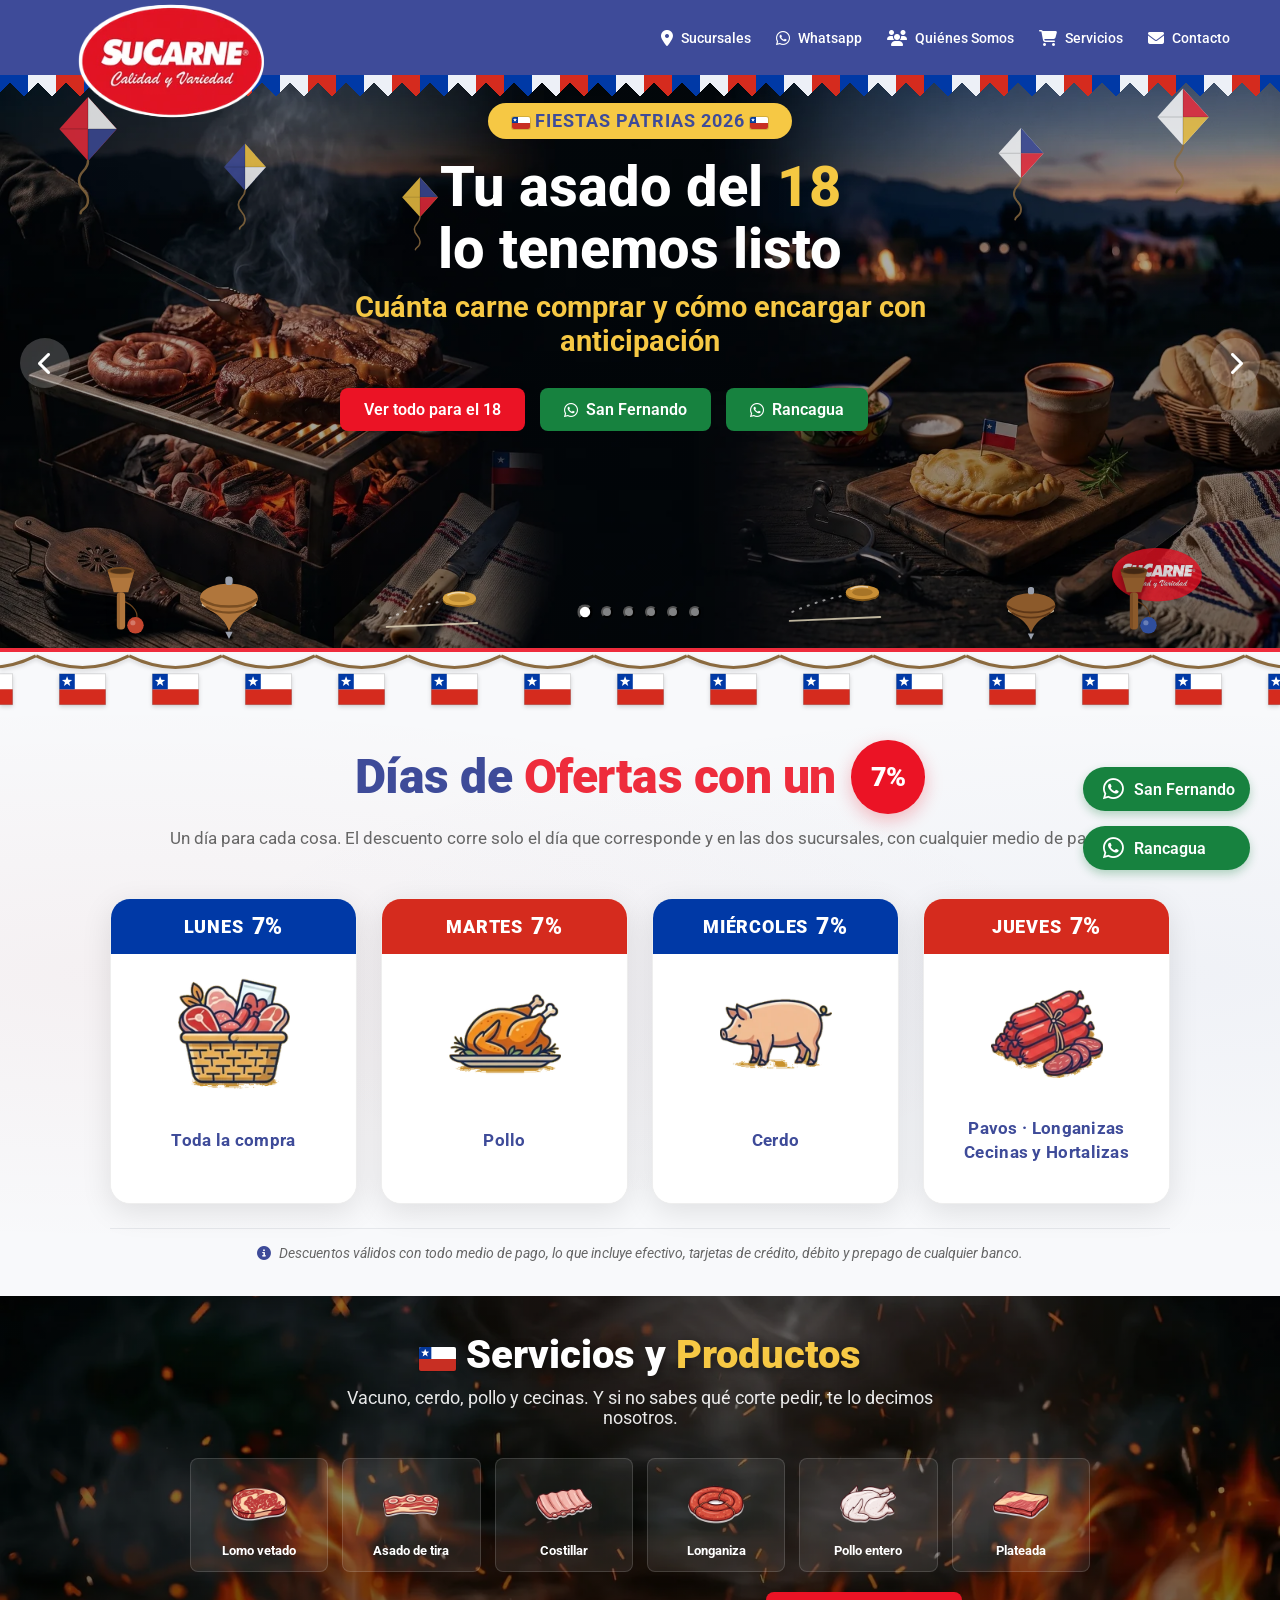
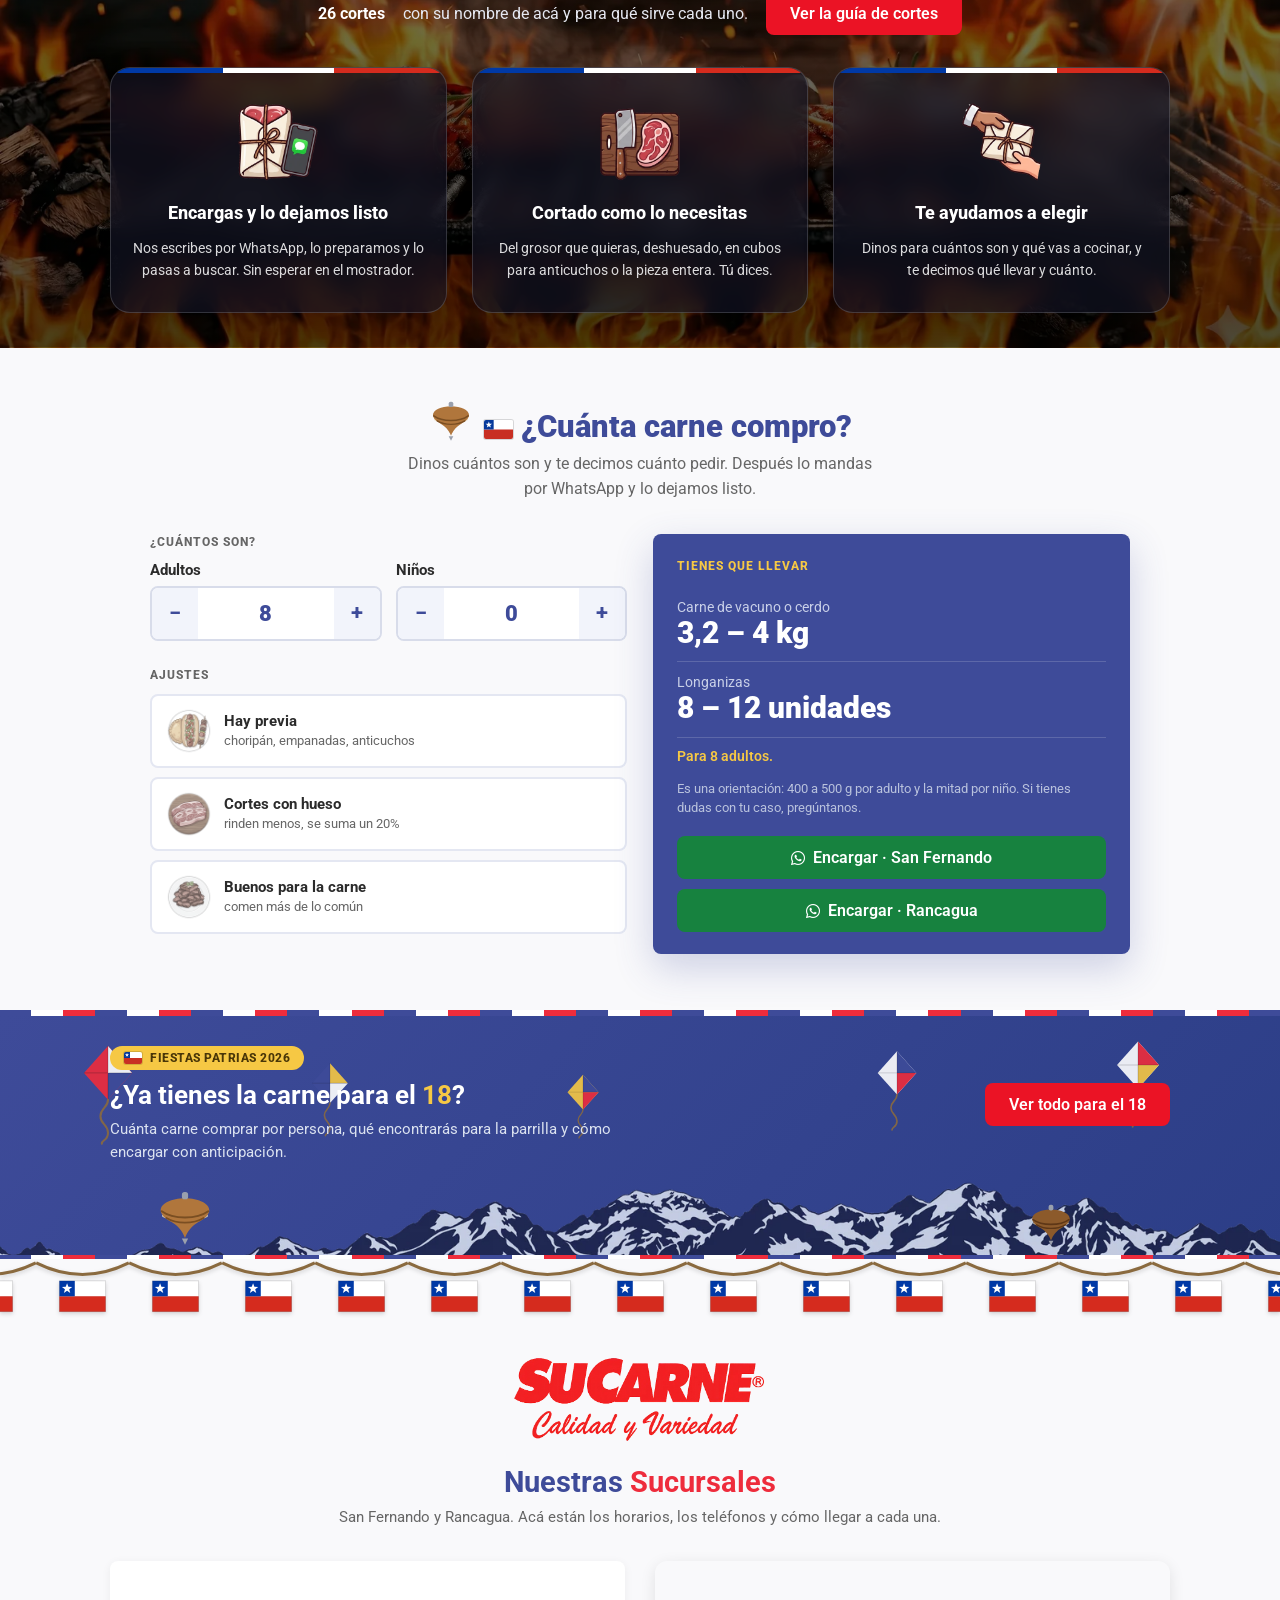
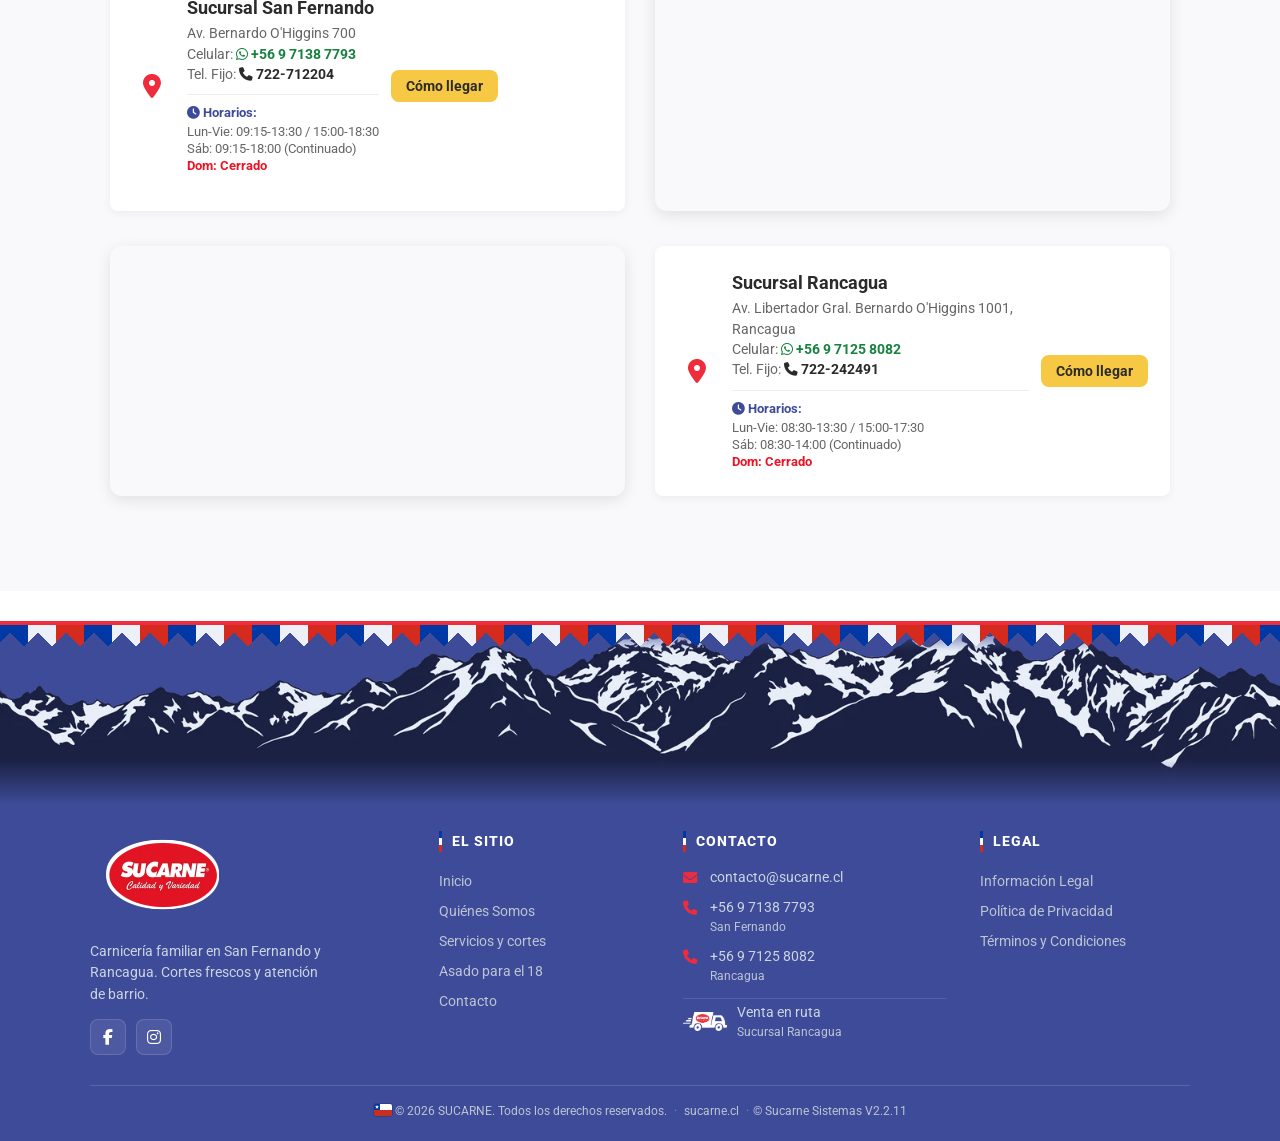
==== commit 72942bfd: "El logo del pie lleva el mismo borde blanco que el de la cabecera Co-Authored-By: Claude Opus 5 (1M " ====
--- a/index.html
+++ b/index.html
@@ -118,15 +118,15 @@
     <noscript><link rel="stylesheet" href="https://cdnjs.cloudflare.com/ajax/libs/font-awesome/6.4.0/css/all.min.css"></noscript>
 
     <!-- Estilos globales. Mantener este orden: define la cascada. -->
-    <link rel="stylesheet" href="css/modules/base.css?v=2.2.10">
-    <link rel="stylesheet" href="css/modules/home.css?v=2.2.10">
-    <link rel="stylesheet" href="css/modules/contact.css?v=2.2.10">
-    <link rel="stylesheet" href="css/modules/site-chrome.css?v=2.2.10">
-    <link rel="stylesheet" href="css/modules/enhancements.css?v=2.2.10">
-    <link rel="stylesheet" href="css/modules/responsive.css?v=2.2.10">
-    <link rel="stylesheet" href="css/modules/calculadora.css?v=2.2.10">
+    <link rel="stylesheet" href="css/modules/base.css?v=2.2.11">
+    <link rel="stylesheet" href="css/modules/home.css?v=2.2.11">
+    <link rel="stylesheet" href="css/modules/contact.css?v=2.2.11">
+    <link rel="stylesheet" href="css/modules/site-chrome.css?v=2.2.11">
+    <link rel="stylesheet" href="css/modules/enhancements.css?v=2.2.11">
+    <link rel="stylesheet" href="css/modules/responsive.css?v=2.2.11">
+    <link rel="stylesheet" href="css/modules/calculadora.css?v=2.2.11">
     <!-- Decoracion Fiestas Patrias 2026. Se saca borrando SOLO esta linea. -->
-    <link rel="stylesheet" href="css/modules/fiestas-patrias.css?v=2.2.10">
+    <link rel="stylesheet" href="css/modules/fiestas-patrias.css?v=2.2.11">
 </head>
 
 <body>
@@ -250,7 +250,7 @@
                     <h2>Nuestras Marcas <span style="color: var(--c-yellow);">Partner</span></h2>
                     <p class="hero-highlight">Calidad y excelencia garantizada en tu mesa</p>
 
-                    <!-- Logos de alta calidad -->
+                    <!-- Logos de alta calidad proporcionados por el usuario -->
                     <div class="partners-logos-grid">
                         <img src="assets/images/logos/super_pollo_hd.webp" alt="Super Pollo - Marca partner de SUCARNE" class="partner-logo" width="1200" height="812">
                         <img src="assets/images/logos/super_cerdo_hd.webp" alt="Super Cerdo - Marca partner de SUCARNE" class="partner-logo" width="1200" height="915">
@@ -649,10 +649,10 @@
     </div>
 
     <!-- El script JS se mantiene simplificado ya que el diseño principal es layout -->
-    <script src="js/header-loader.js?v=2.2.10"></script>
-    <script src="js/footer-loader.js?v=2.2.10"></script>
-    <script src="js/script.js?v=2.2.10"></script>
-    <script src="js/calculadora-asado.js?v=2.2.10" defer></script>
+    <script src="js/header-loader.js?v=2.2.11"></script>
+    <script src="js/footer-loader.js?v=2.2.11"></script>
+    <script src="js/script.js?v=2.2.11"></script>
+    <script src="js/calculadora-asado.js?v=2.2.11" defer></script>
 </body>
 
 </html>
--- a/css/modules/site-chrome.css
+++ b/css/modules/site-chrome.css
@@ -111,6 +111,9 @@
     height: 96px;
     width: auto;
     margin: 0;
+    /* Mismo borde blanco que el logo de la cabecera (.top-logo en base.css) */
+    filter: drop-shadow(2.5px 0 0 #fff) drop-shadow(-2.5px 0 0 #fff)
+            drop-shadow(0 2.5px 0 #fff) drop-shadow(0 -2.5px 0 #fff);
 }
 
 .footer-desc {
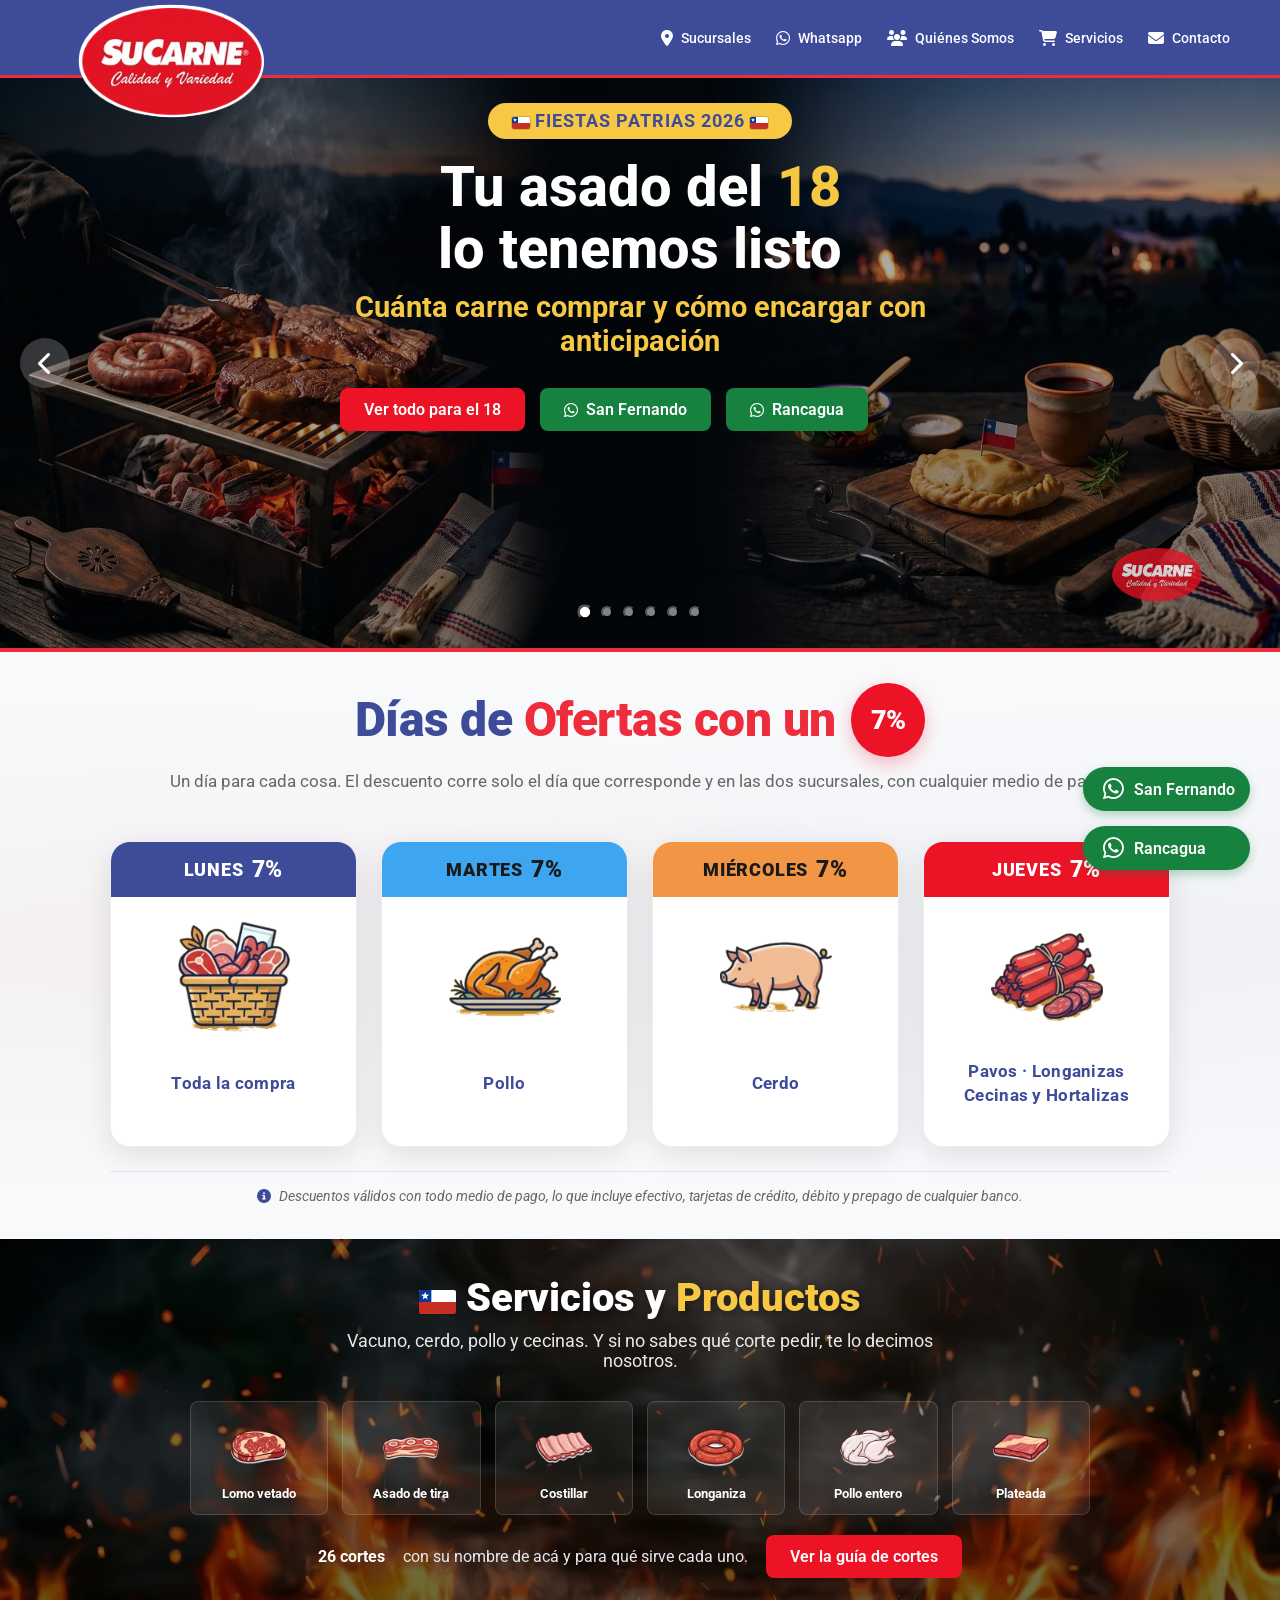
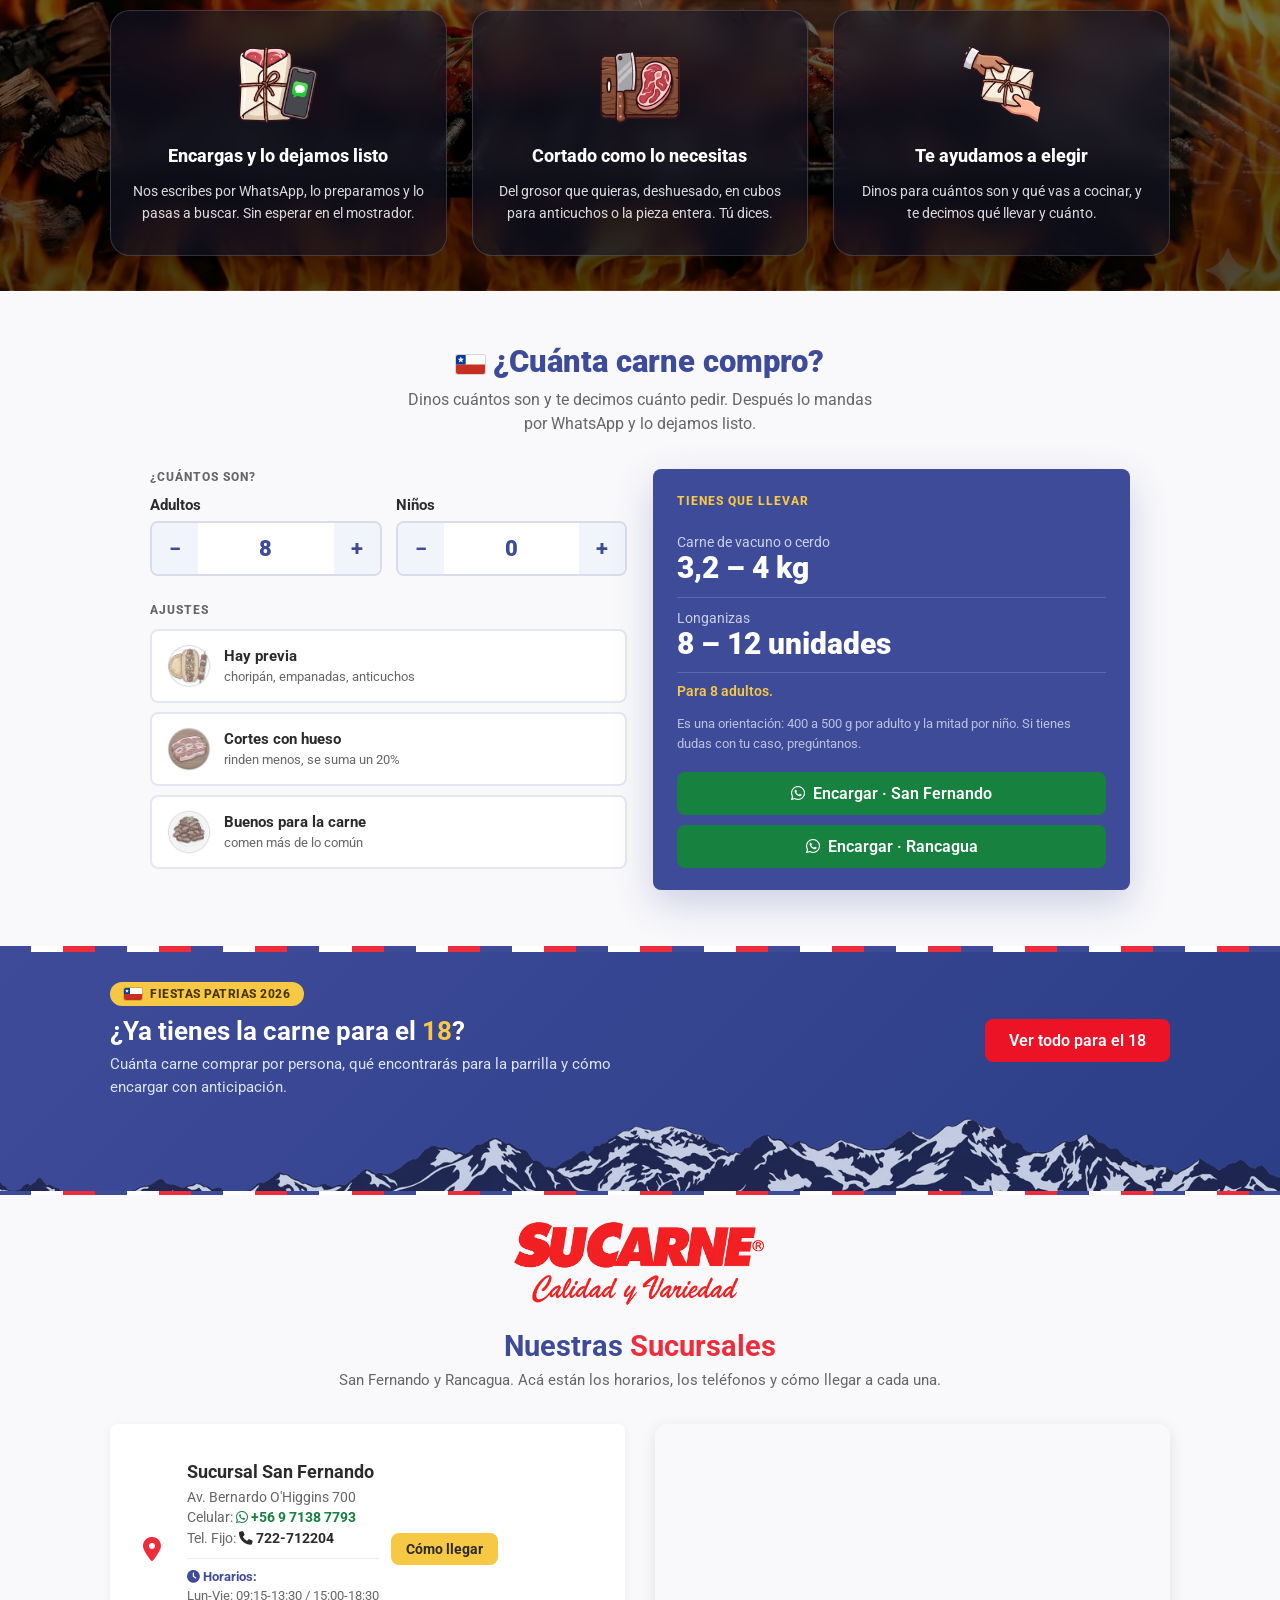
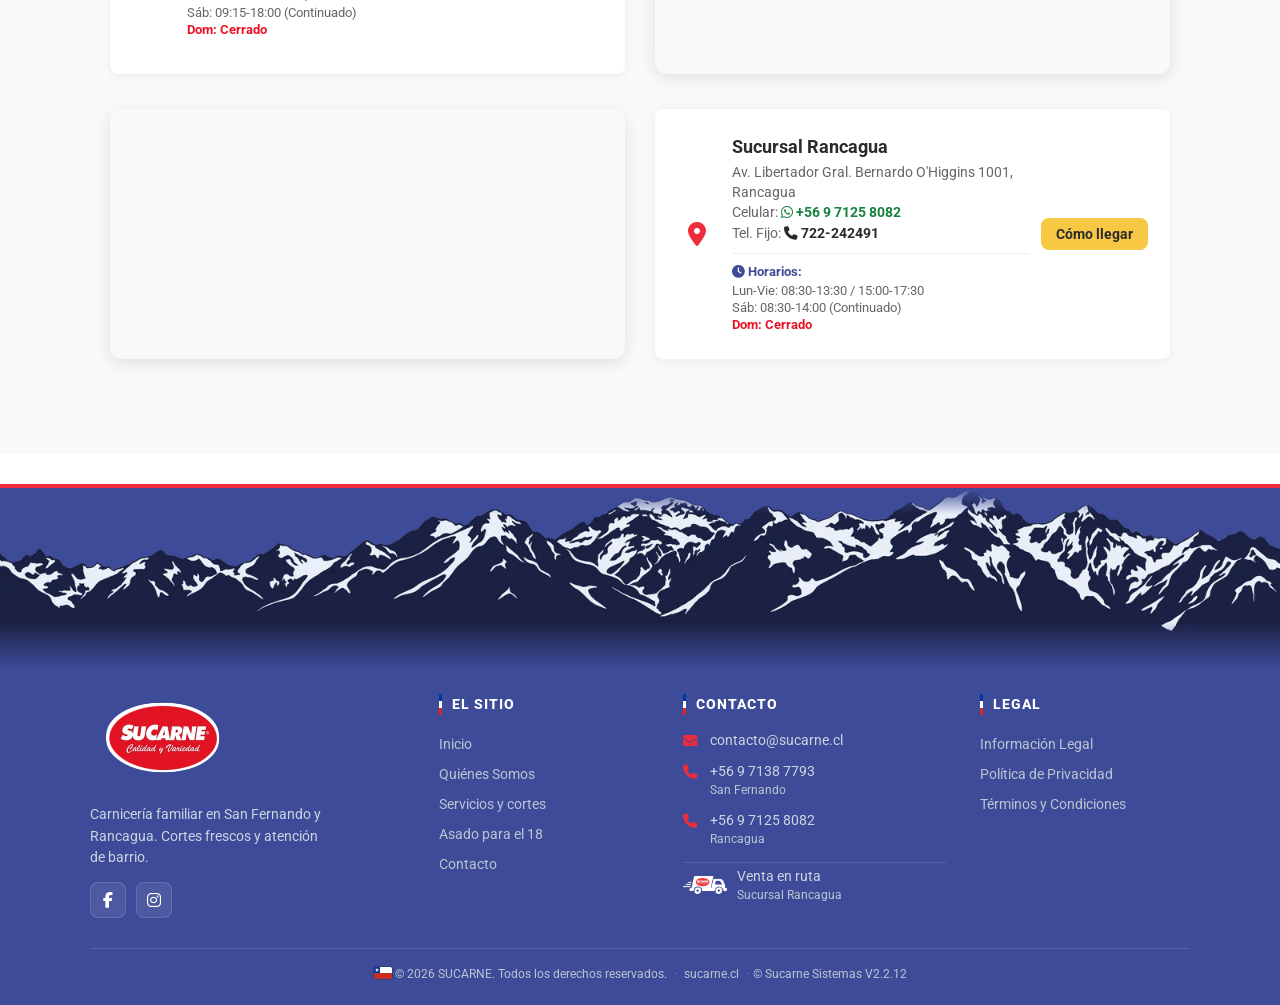
==== commit f51d00bb: "***REMOVED*** saca la decoracion del 18; la cordillera del banner se queda El link a fiestas-patrias" ====
--- a/index.html
+++ b/index.html
@@ -118,15 +118,13 @@
     <noscript><link rel="stylesheet" href="https://cdnjs.cloudflare.com/ajax/libs/font-awesome/6.4.0/css/all.min.css"></noscript>
 
     <!-- Estilos globales. Mantener este orden: define la cascada. -->
-    <link rel="stylesheet" href="css/modules/base.css?v=2.2.11">
-    <link rel="stylesheet" href="css/modules/home.css?v=2.2.11">
-    <link rel="stylesheet" href="css/modules/contact.css?v=2.2.11">
-    <link rel="stylesheet" href="css/modules/site-chrome.css?v=2.2.11">
-    <link rel="stylesheet" href="css/modules/enhancements.css?v=2.2.11">
-    <link rel="stylesheet" href="css/modules/responsive.css?v=2.2.11">
-    <link rel="stylesheet" href="css/modules/calculadora.css?v=2.2.11">
-    <!-- Decoracion Fiestas Patrias 2026. Se saca borrando SOLO esta linea. -->
-    <link rel="stylesheet" href="css/modules/fiestas-patrias.css?v=2.2.11">
+    <link rel="stylesheet" href="css/modules/base.css?v=2.2.12">
+    <link rel="stylesheet" href="css/modules/home.css?v=2.2.12">
+    <link rel="stylesheet" href="css/modules/contact.css?v=2.2.12">
+    <link rel="stylesheet" href="css/modules/site-chrome.css?v=2.2.12">
+    <link rel="stylesheet" href="css/modules/enhancements.css?v=2.2.12">
+    <link rel="stylesheet" href="css/modules/responsive.css?v=2.2.12">
+    <link rel="stylesheet" href="css/modules/calculadora.css?v=2.2.12">
 </head>
 
 <body>
@@ -250,7 +248,7 @@
                     <h2>Nuestras Marcas <span style="color: var(--c-yellow);">Partner</span></h2>
                     <p class="hero-highlight">Calidad y excelencia garantizada en tu mesa</p>
 
-                    <!-- Logos de alta calidad proporcionados por el usuario -->
+                    <!-- Logos de alta calidad -->
                     <div class="partners-logos-grid">
                         <img src="assets/images/logos/super_pollo_hd.webp" alt="Super Pollo - Marca partner de SUCARNE" class="partner-logo" width="1200" height="812">
                         <img src="assets/images/logos/super_cerdo_hd.webp" alt="Super Cerdo - Marca partner de SUCARNE" class="partner-logo" width="1200" height="915">
@@ -649,10 +647,10 @@
     </div>
 
     <!-- El script JS se mantiene simplificado ya que el diseño principal es layout -->
-    <script src="js/header-loader.js?v=2.2.11"></script>
-    <script src="js/footer-loader.js?v=2.2.11"></script>
-    <script src="js/script.js?v=2.2.11"></script>
-    <script src="js/calculadora-asado.js?v=2.2.11" defer></script>
+    <script src="js/header-loader.js?v=2.2.12"></script>
+    <script src="js/footer-loader.js?v=2.2.12"></script>
+    <script src="js/script.js?v=2.2.12"></script>
+    <script src="js/calculadora-asado.js?v=2.2.12" defer></script>
 </body>
 
 </html>
--- a/css/modules/home.css
+++ b/css/modules/home.css
@@ -835,3 +835,56 @@
         height: 72px;
     }
 }
+
+/* ================= Cordillera del banner ================= */
+/* Vivia en fiestas-patrias.css. Se paso aca el 23-09 porque se queda
+   todo el ano, aunque se saque la decoracion del 18. */
+/* Los Andes al pie del banner del 18. Antes la dibuje a mano con
+   poligonos y parecia una sierra de dientes: cumbres parejas y casquetes
+   de nieve triangulares pegados en la punta. Esta viene de una imagen
+   generada, con cumbres irregulares y la nieve siguiendo las quebradas.
+
+   Al archivo se le saco el fondo blanco por relleno desde arriba (no por
+   color: la nieve tambien es blanca y esta DENTRO del cerro) y se
+   recoloreo la roca al azul de la marca.
+
+   Va solo en el banner, que es un bloque de color plano. Sobre las fotos
+   del carrusel no hay horizonte donde apoyarla. */
+/* El banner gana aire abajo: sin esto la cordillera queda detras del
+   texto y las cumbres se cruzan con la ultima linea. El colchon tiene que
+   ser mayor que el alto de la cordillera (74 px) mas un respiro. */
+.dh-banner {
+    position: relative;
+    overflow: hidden;
+    padding-bottom: 92px;
+}
+
+.dh-banner .fp-cordillera {
+    position: absolute;
+    left: 0;
+    right: 0;
+    bottom: 0;
+    height: 74px;
+    pointer-events: none;
+    z-index: 1;
+    opacity: 0.8;
+    background-image: url('../../assets/images/hero/cordillera.webp');
+    background-repeat: no-repeat;
+    background-position: top center;
+    background-size: 100% auto;
+}
+
+@media (max-width: 700px) {
+    .dh-banner {
+        padding-bottom: 64px;
+    }
+
+    .dh-banner .fp-cordillera {
+        height: 50px;
+        opacity: 0.7;
+    }
+}
+
+@media print {
+    .fp-cordillera { display: none; }
+}
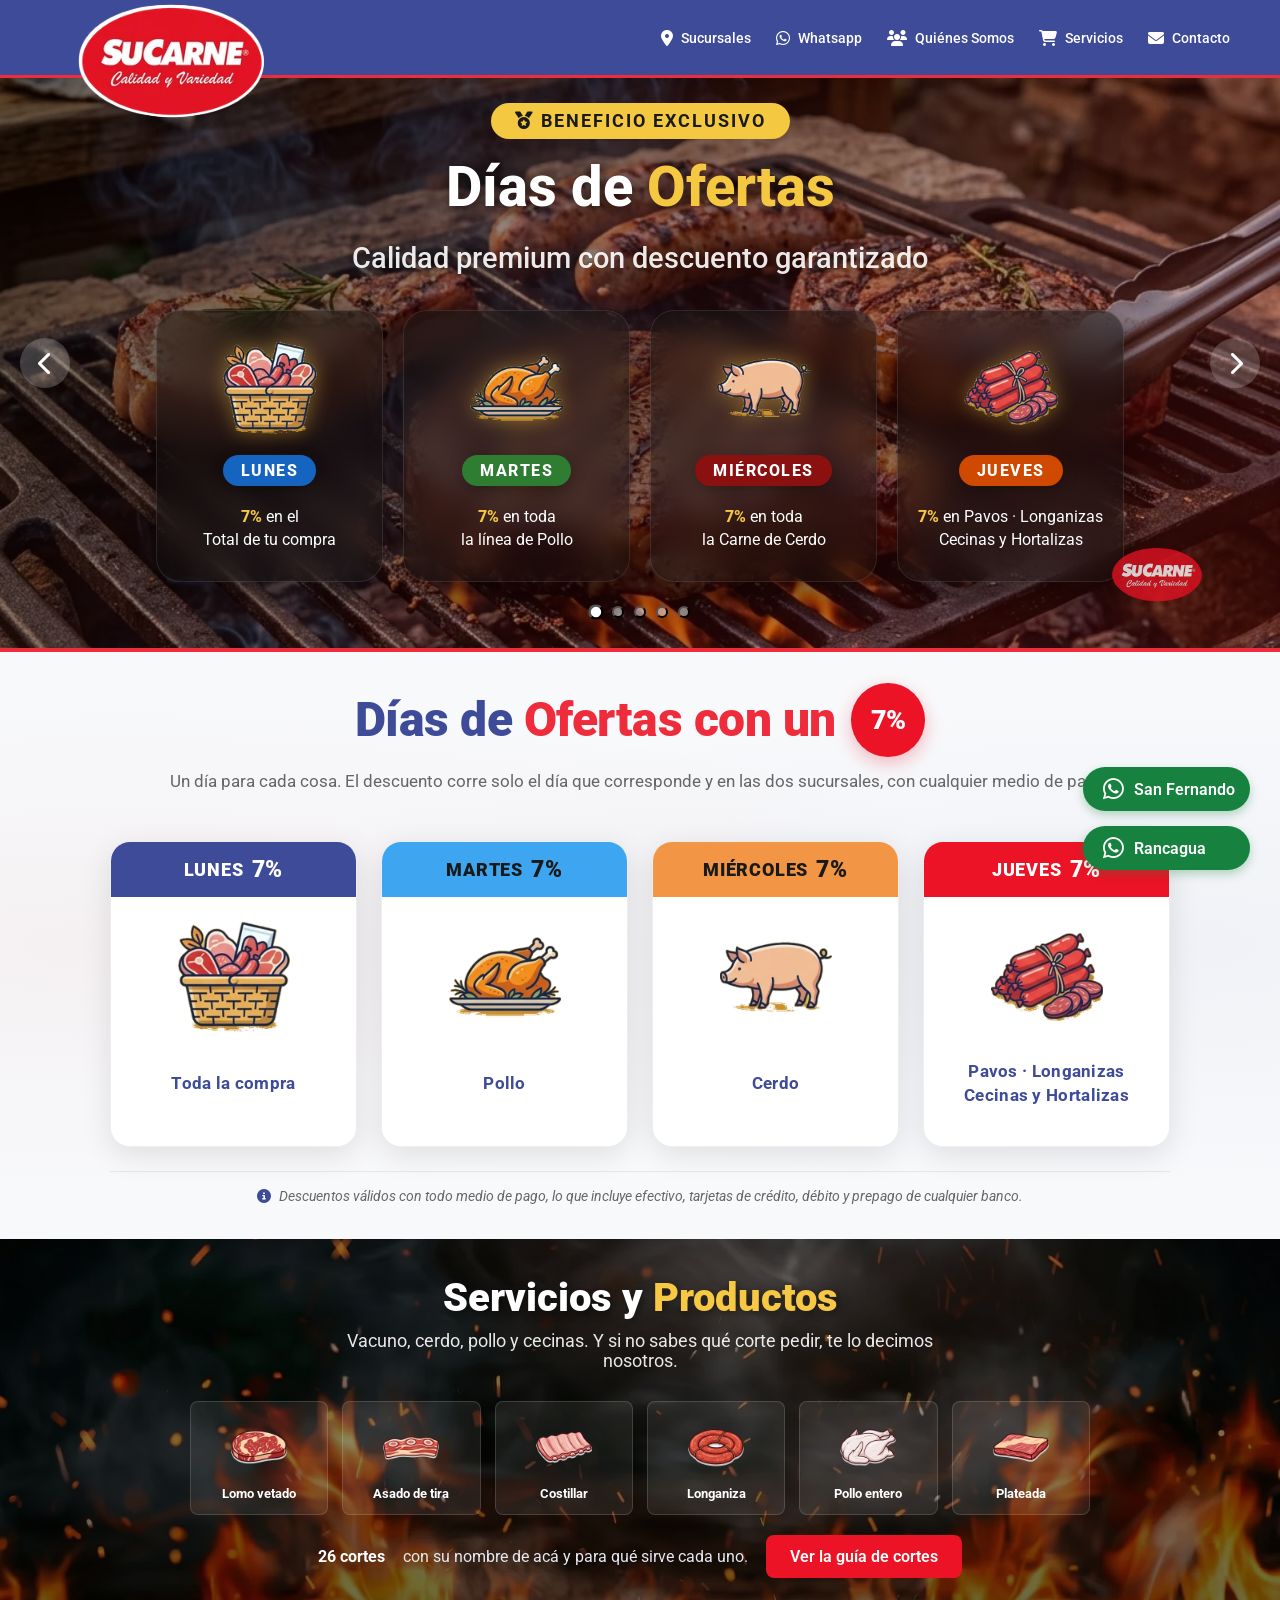
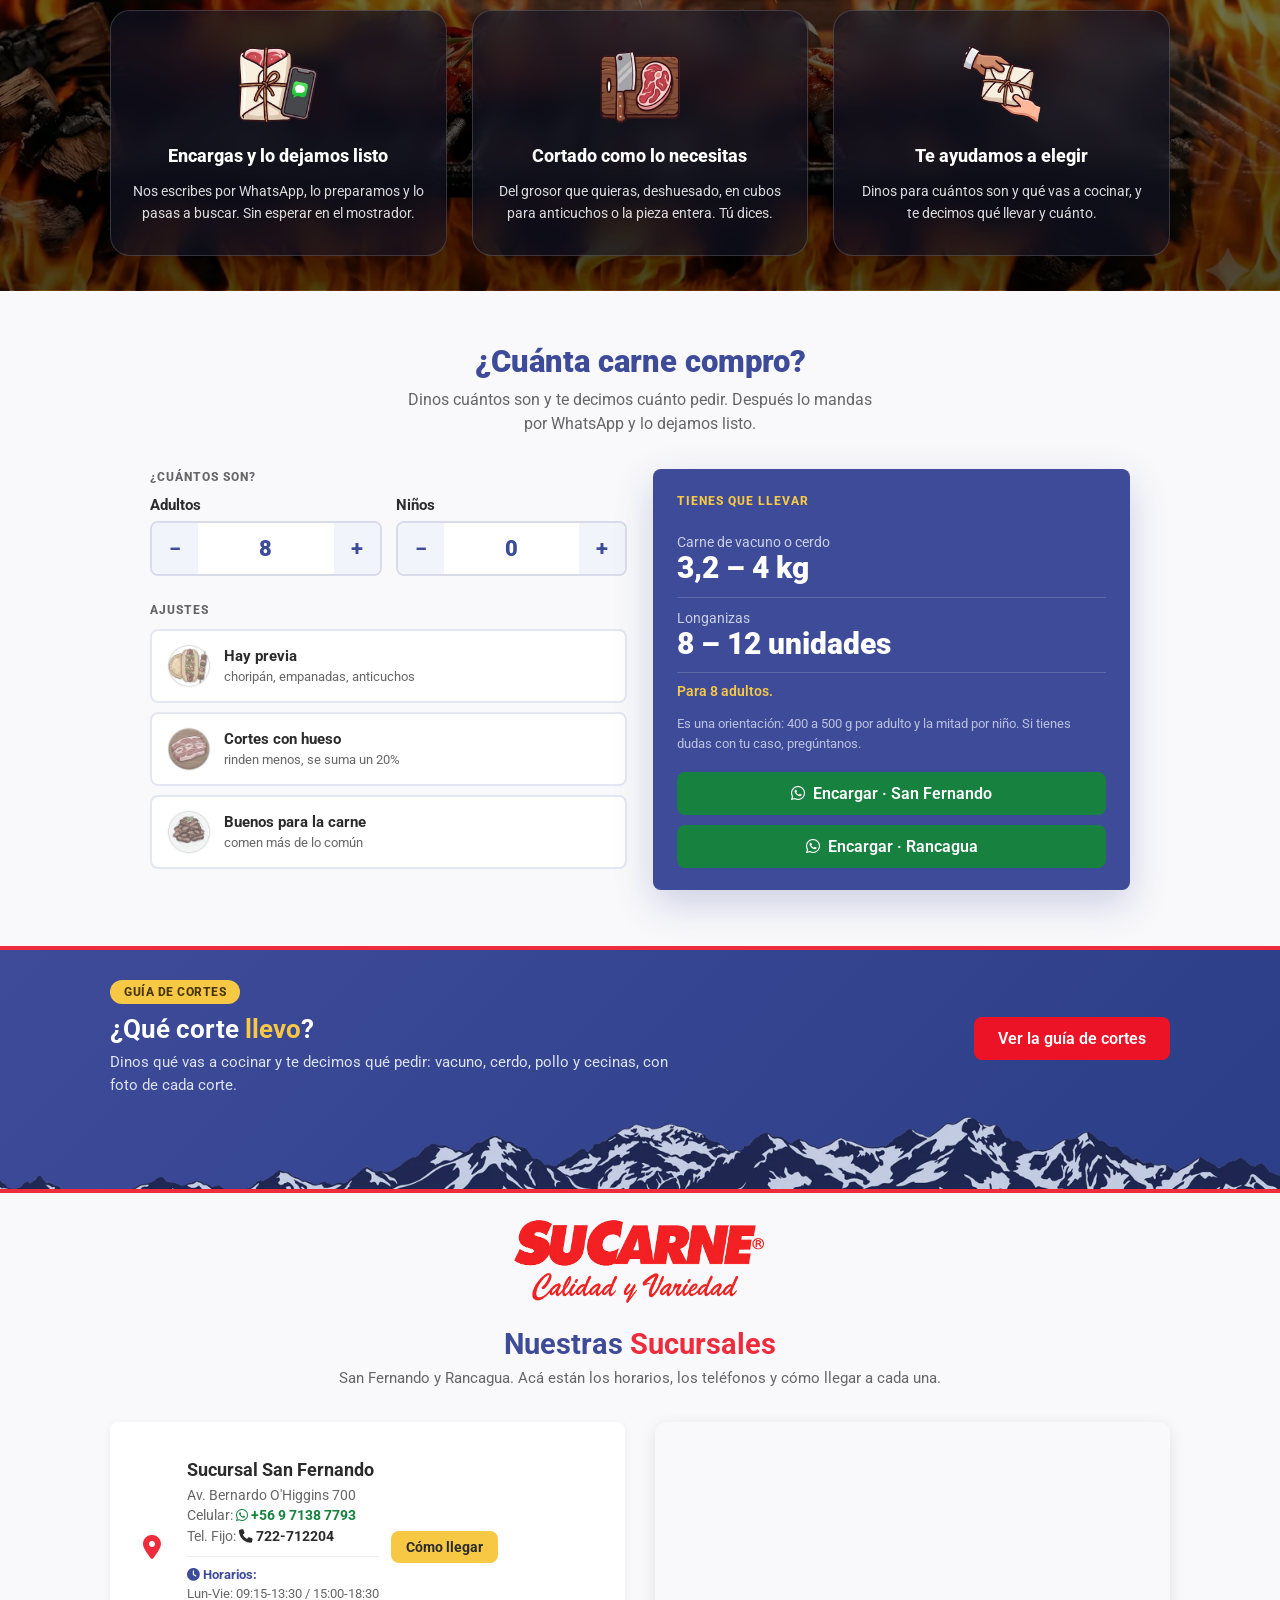
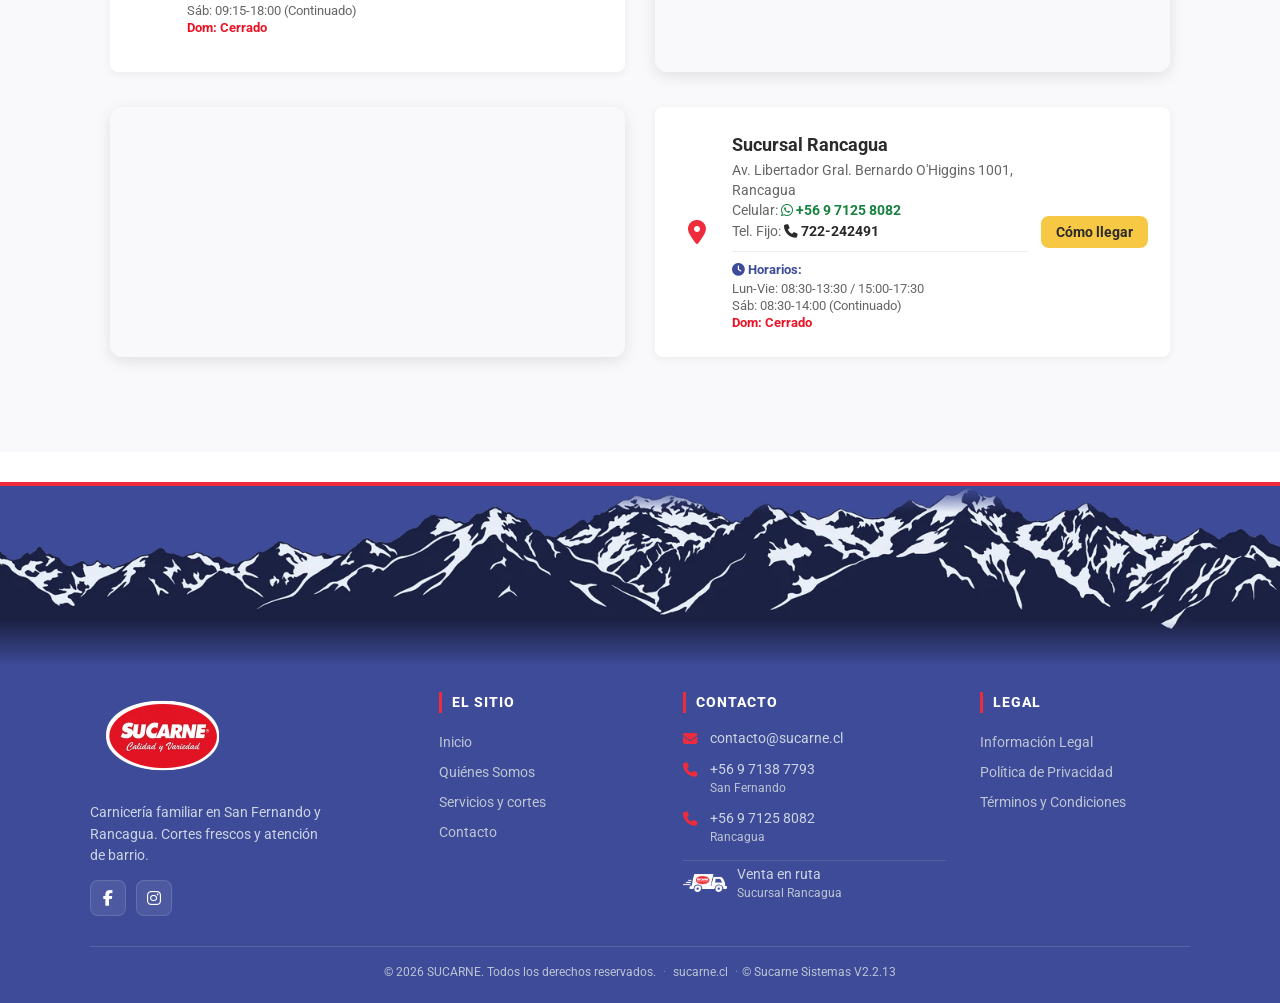
==== commit a561b3d7: "***REMOVED*** saca lo que quedaba del 18: slide, banner, links, banderitas El slide de Fiestas Patri" ====
--- a/index.html
+++ b/index.html
@@ -118,13 +118,13 @@
     <noscript><link rel="stylesheet" href="https://cdnjs.cloudflare.com/ajax/libs/font-awesome/6.4.0/css/all.min.css"></noscript>
 
     <!-- Estilos globales. Mantener este orden: define la cascada. -->
-    <link rel="stylesheet" href="css/modules/base.css?v=2.2.12">
-    <link rel="stylesheet" href="css/modules/home.css?v=2.2.12">
-    <link rel="stylesheet" href="css/modules/contact.css?v=2.2.12">
-    <link rel="stylesheet" href="css/modules/site-chrome.css?v=2.2.12">
-    <link rel="stylesheet" href="css/modules/enhancements.css?v=2.2.12">
-    <link rel="stylesheet" href="css/modules/responsive.css?v=2.2.12">
-    <link rel="stylesheet" href="css/modules/calculadora.css?v=2.2.12">
+    <link rel="stylesheet" href="css/modules/base.css?v=2.2.13">
+    <link rel="stylesheet" href="css/modules/home.css?v=2.2.13">
+    <link rel="stylesheet" href="css/modules/contact.css?v=2.2.13">
+    <link rel="stylesheet" href="css/modules/site-chrome.css?v=2.2.13">
+    <link rel="stylesheet" href="css/modules/enhancements.css?v=2.2.13">
+    <link rel="stylesheet" href="css/modules/responsive.css?v=2.2.13">
+    <link rel="stylesheet" href="css/modules/calculadora.css?v=2.2.13">
 </head>
 
 <body>
@@ -140,7 +140,6 @@
                 <li><a href="./index.html">Inicio</a></li>
                 <li><a href="./pages/quienes-somos.html">Quiénes Somos</a></li>
                 <li><a href="./pages/servicios.html">Servicios</a></li>
-                <li><a href="./pages/asado-18.html">Asado para el 18 de Septiembre 2026</a></li>
                 <li><a href="./pages/contacto.html">Contacto</a></li>
                 <li><a href="./pages/legal.html">Información Legal</a></li>
                 <li><a href="./pages/politica-privacidad.html">Política de Privacidad</a></li>
@@ -166,23 +165,9 @@
         <span class="fp-juguete fp-rayuela fp-rayuela--a" aria-hidden="true"></span>
         <span class="fp-juguete fp-rayuela fp-rayuela--b" aria-hidden="true"></span>
         <div class="carousel-inner">
-            <!-- Slide 1: Fiestas Patrias (PRIMERO, temporada) -->
-            <div class="slide active slide-18"
-                style="background-image: linear-gradient(rgba(0,0,0,0.28), rgba(0,0,0,0.42)), url('assets/images/hero/asado-18-fondo.webp');">
-                <div class="hero-content">
-                    <p class="descuentos-badge"><span class="bandera-cl" aria-hidden="true"></span> Fiestas Patrias 2026 <span class="bandera-cl" aria-hidden="true"></span></p>
-                    <h2>Tu asado del <span style="color: #f5c842;">18</span> <br>lo tenemos listo</h2>
-                    <p class="hero-highlight">Cuánta carne comprar y cómo encargar con anticipación</p>
-                    <div class="hero-buttons">
-                        <a href="pages/asado-18.html" class="btn btn-red">Ver todo para el 18</a>
-                        <a href="https://wa.me/56971387793?text=Hola%2C%20quiero%20encargar%20carne%20para%20el%2018.%20Necesito%3A%20" target="_blank" rel="noopener noreferrer" class="btn btn-green"><i class="fa-brands fa-whatsapp" aria-hidden="true"></i> San Fernando</a>
-                        <a href="https://wa.me/56971258082?text=Hola%2C%20quiero%20encargar%20carne%20para%20el%2018.%20Necesito%3A%20" target="_blank" rel="noopener noreferrer" class="btn btn-green"><i class="fa-brands fa-whatsapp" aria-hidden="true"></i> Rancagua</a>
-                    </div>
-                </div>
-            </div>
             <!-- Slide 2: Descuentos de la Semana -->
-            <div class="slide slide-descuentos"
-                data-bg="linear-gradient(135deg, rgba(0,0,0,0.6), rgba(150,20,20,0.3)), url('assets/images/hero/asado_ofertas.webp')">
+            <div class="slide active slide-descuentos"
+                style="background-image: linear-gradient(135deg, rgba(0,0,0,0.6), rgba(150,20,20,0.3)), url('assets/images/hero/asado_ofertas.webp');">
                 <div class="hero-content descuentos-content">
                     <p class="descuentos-badge"><i class="fa-solid fa-medal" aria-hidden="true"></i> Beneficio Exclusivo</p>
                     <h2>Días de <span style="color: #f5c842;">Ofertas</span> <br><span class="descuento-subtitulo">Calidad premium con descuento garantizado</span></h2>
@@ -294,7 +279,6 @@
             <button type="button" class="dot" onclick="currentSlide(2)" aria-label="Ir al slide 3"></button>
             <button type="button" class="dot" onclick="currentSlide(3)" aria-label="Ir al slide 4"></button>
             <button type="button" class="dot" onclick="currentSlide(4)" aria-label="Ir al slide 5"></button>
-            <button type="button" class="dot" onclick="currentSlide(5)" aria-label="Ir al slide 6"></button>
         </div>
 </section>
 
@@ -359,7 +343,7 @@
     <section class="servicios-resumen" id="categorias">
         <div class="container">
         <div class="srv-section-header">
-            <h2><span class="bandera-cl" aria-hidden="true"></span> <span class="srv-title-azul">Servicios y</span> <span class="srv-title-rojo">Productos</span></h2>
+            <h2><span class="srv-title-azul">Servicios y</span> <span class="srv-title-rojo">Productos</span></h2>
             <p>Vacuno, cerdo, pollo y cecinas. Y si no sabes qué corte pedir, te lo decimos nosotros.</p>
         </div>
 
@@ -430,7 +414,7 @@
     <section class="calc" id="calc">
         <div class="calc-inner">
             <div class="calc-cabecera">
-                <h2><span class="fp-trompo fp-trompo--calc" aria-hidden="true"></span><span class="bandera-cl" aria-hidden="true"></span> ¿Cuánta carne compro?</h2>
+                <h2>¿Cuánta carne compro?</h2>
                 <p class="calc-bajada">Dinos cuántos son y te decimos cuánto pedir. Después lo mandas por WhatsApp y lo dejamos listo.</p>
             </div>
 
@@ -523,7 +507,7 @@
         </div>
     </section>
 
-    <!-- Banner Fiestas Patrias -->
+    <!-- Banner: guia de cortes (hasta el 18 era el de Fiestas Patrias) -->
     <section class="dh-banner fp-cielo">
         <span class="fp-cordillera" aria-hidden="true"></span>
         <span class="fp-trompo fp-trompo--a" aria-hidden="true"></span>
@@ -535,11 +519,11 @@
         <span class="fp-volantin fp-volantin--e" aria-hidden="true"></span>
         <div class="container dh-banner-inner">
             <div>
-                <p class="dh-banner-kicker"><span class="bandera-cl" aria-hidden="true"></span> Fiestas Patrias 2026</p>
-                <h2>¿Ya tienes la carne para el <span>18</span>?</h2>
-                <p class="dh-banner-txt">Cuánta carne comprar por persona, qué encontrarás para la parrilla y cómo encargar con anticipación.</p>
-            </div>
-            <a href="pages/asado-18.html" class="btn btn-red dh-banner-btn">Ver todo para el 18</a>
+                <p class="dh-banner-kicker">Guía de cortes</p>
+                <h2>¿Qué corte <span>llevo</span>?</h2>
+                <p class="dh-banner-txt">Dinos qué vas a cocinar y te decimos qué pedir: vacuno, cerdo, pollo y cecinas, con foto de cada corte.</p>
+            </div>
+            <a href="pages/servicios.html#guia" class="btn btn-red dh-banner-btn">Ver la guía de cortes</a>
         </div>
 </section>
 
@@ -647,10 +631,10 @@
     </div>
 
     <!-- El script JS se mantiene simplificado ya que el diseño principal es layout -->
-    <script src="js/header-loader.js?v=2.2.12"></script>
-    <script src="js/footer-loader.js?v=2.2.12"></script>
-    <script src="js/script.js?v=2.2.12"></script>
-    <script src="js/calculadora-asado.js?v=2.2.12" defer></script>
+    <script src="js/header-loader.js?v=2.2.13"></script>
+    <script src="js/footer-loader.js?v=2.2.13"></script>
+    <script src="js/script.js?v=2.2.13"></script>
+    <script src="js/calculadora-asado.js?v=2.2.13" defer></script>
 </body>
 
 </html>
--- a/css/modules/home.css
+++ b/css/modules/home.css
@@ -677,13 +677,8 @@
     background: linear-gradient(135deg, var(--c-darkblue) 0%, #2c3e87 100%);
     color: white;
     padding: 30px 0;
+    border-top: 4px solid var(--c-red);
     border-bottom: 4px solid var(--c-red);
-    /* Franja tricolor arriba, en vez de un borde rojo liso */
-    border-top: 6px solid transparent;
-    border-image: repeating-linear-gradient(90deg,
-            var(--c-darkblue) 0 32px,
-            #ffffff 32px 64px,
-            var(--c-red) 64px 96px) 1;
 }
 
 .dh-banner-inner {
--- a/css/modules/site-chrome.css
+++ b/css/modules/site-chrome.css
@@ -86,16 +86,11 @@
     font-weight: 800;
     text-transform: uppercase;
     letter-spacing: 1px;
-    /* La barrita del titulo lleva los tres colores de la bandera en vez de
-       solo rojo: es un guino chileno que no ocupa ni un pixel de mas. El
-       line-height le da alto suficiente para que se lean las tres franjas;
-       con el alto natural del texto de 0.86rem quedaba como un puntito. */
+    /* Hasta el 18 de 2026 la barrita llevaba los colores de la bandera.
+       El line-height le da alto para que se vea como barra y no como
+       un puntito junto al texto de 0.86rem. */
     line-height: 1.5;
-    border-left: 3px solid transparent;
-    border-image: linear-gradient(180deg,
-            #0039A6 0 33.33%,
-            #ffffff 33.33% 66.66%,
-            #D52B1E 66.66% 100%) 1;
+    border-left: 3px solid var(--c-red);
     padding-left: 10px;
 }
 
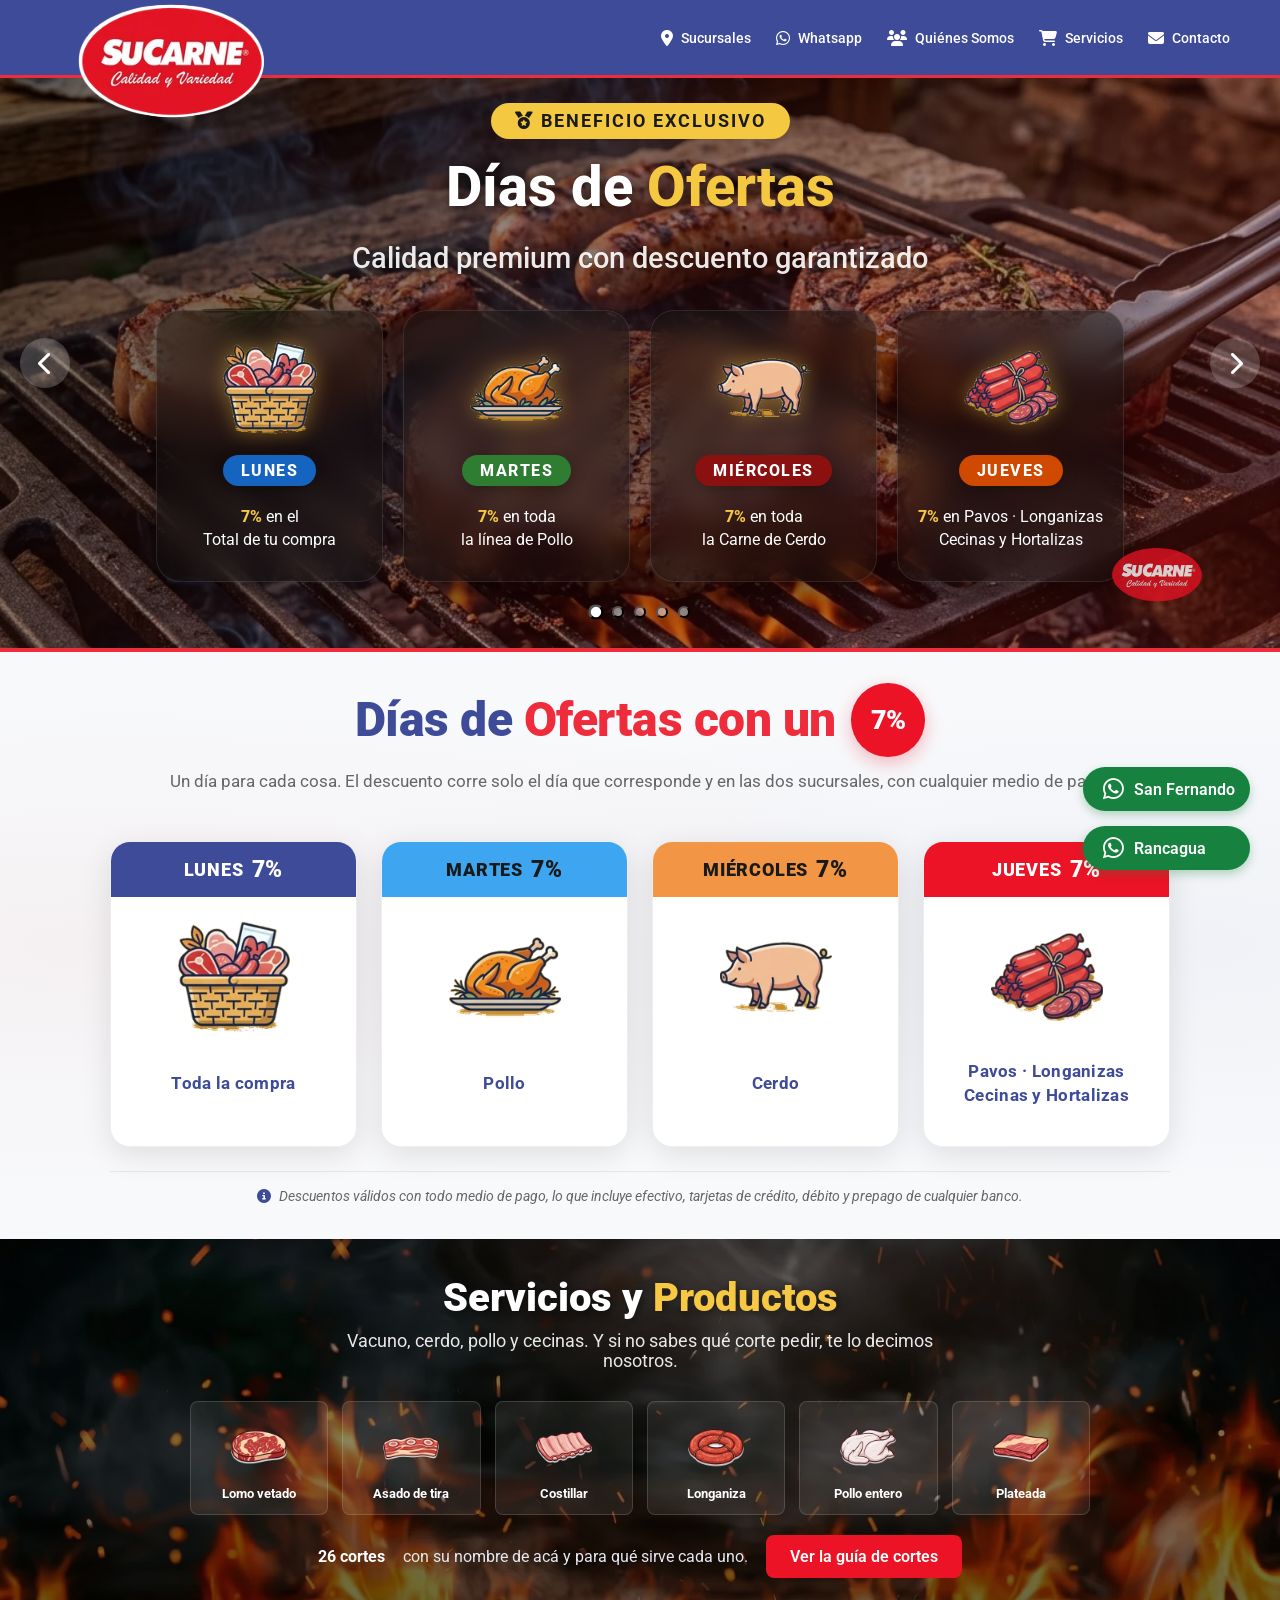
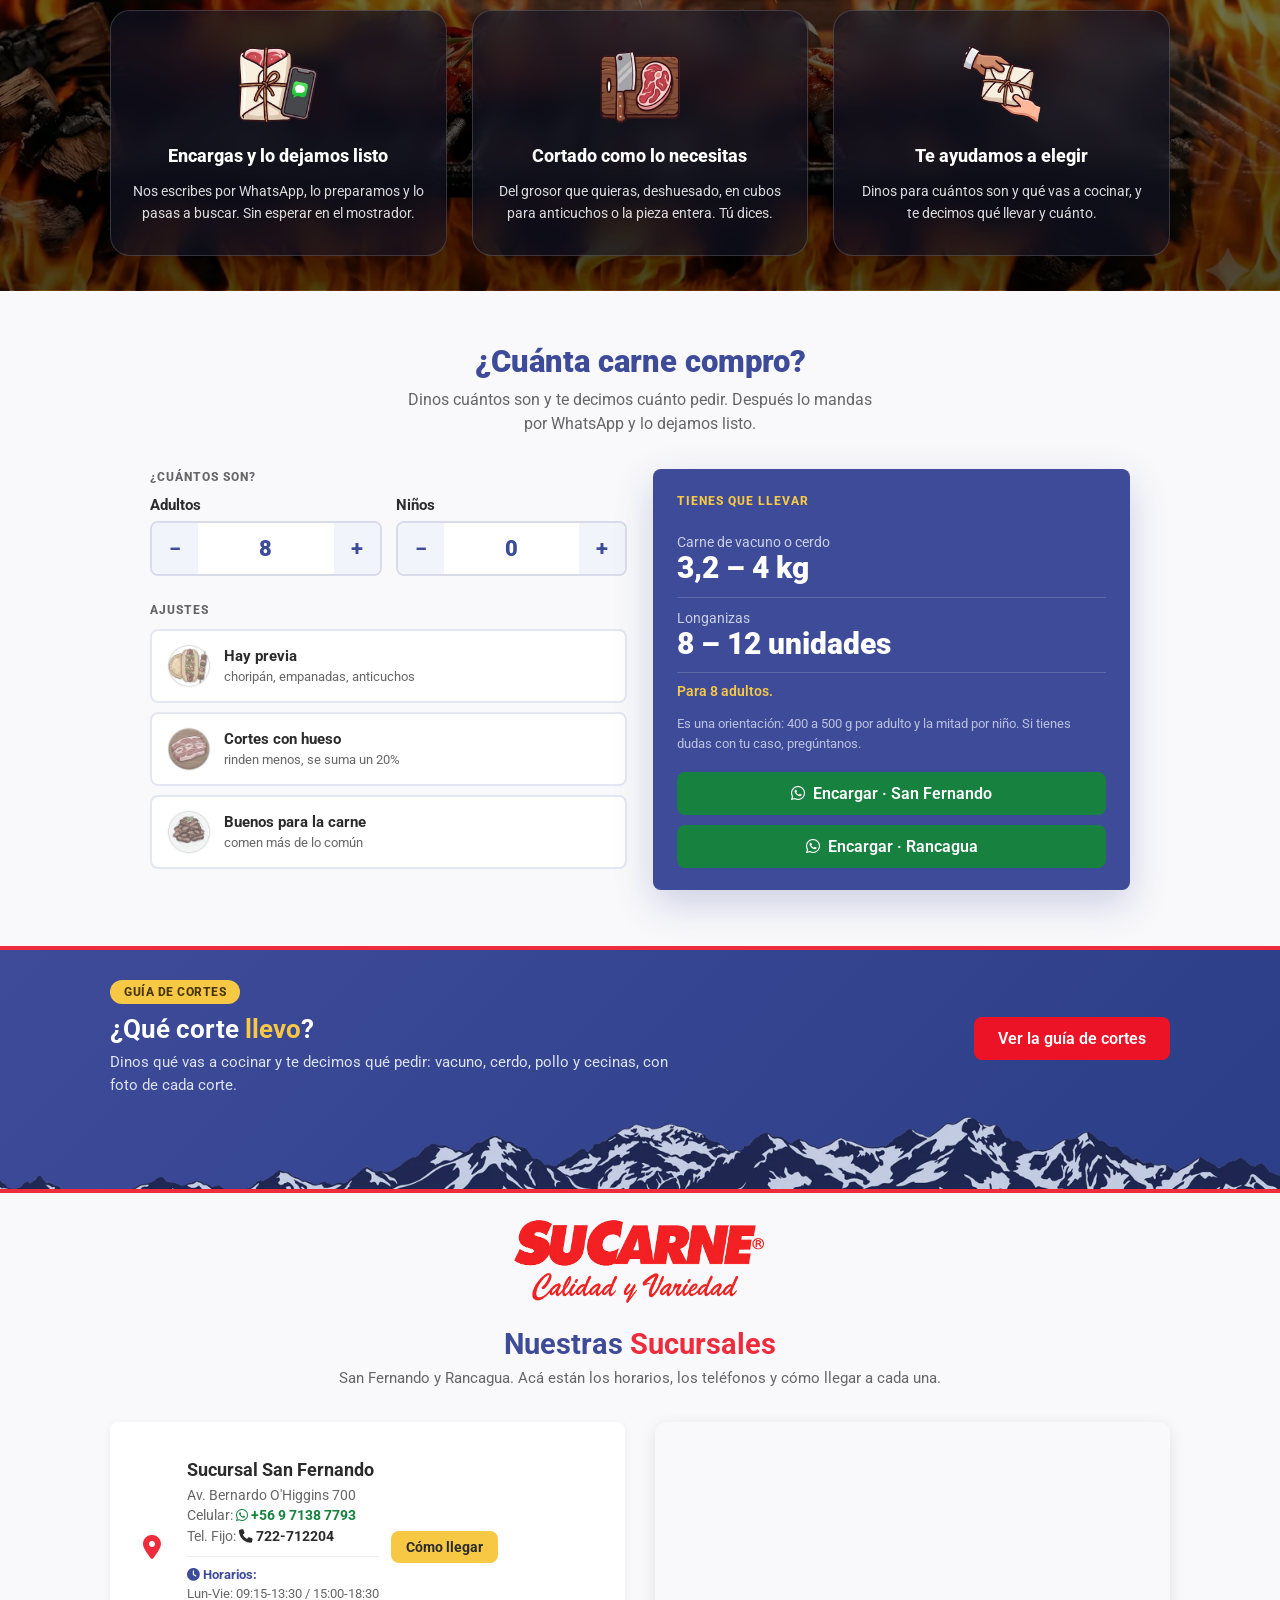
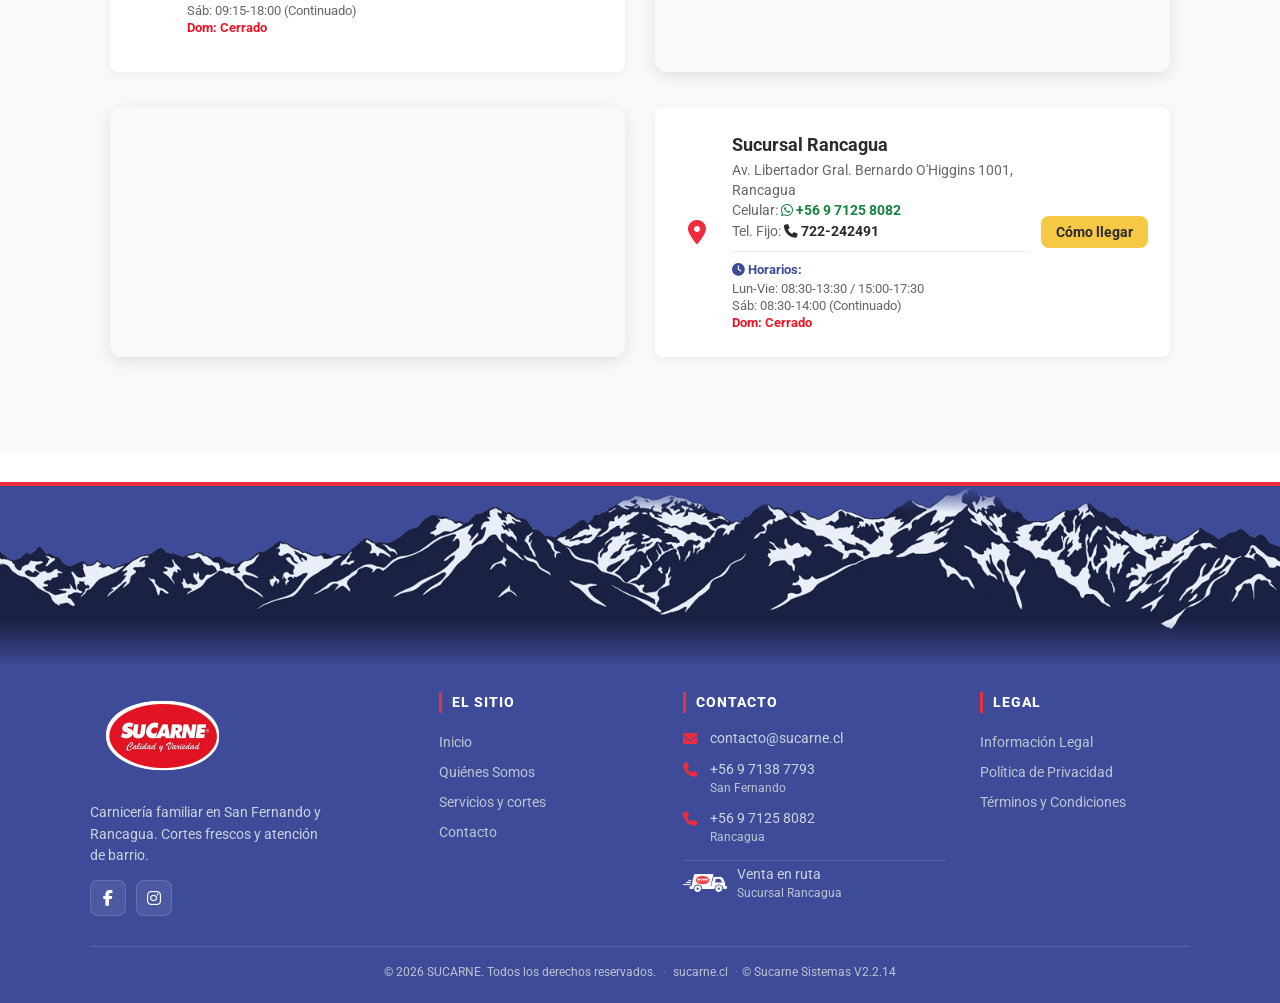
==== commit cd4546c9: "***REMOVED*** borra la pagina del 18 y todo lo que quedaba de Fiestas Patrias Fuera asado-18.html, s" ====
--- a/index.html
+++ b/index.html
@@ -118,13 +118,13 @@
     <noscript><link rel="stylesheet" href="https://cdnjs.cloudflare.com/ajax/libs/font-awesome/6.4.0/css/all.min.css"></noscript>
 
     <!-- Estilos globales. Mantener este orden: define la cascada. -->
-    <link rel="stylesheet" href="css/modules/base.css?v=2.2.13">
-    <link rel="stylesheet" href="css/modules/home.css?v=2.2.13">
-    <link rel="stylesheet" href="css/modules/contact.css?v=2.2.13">
-    <link rel="stylesheet" href="css/modules/site-chrome.css?v=2.2.13">
-    <link rel="stylesheet" href="css/modules/enhancements.css?v=2.2.13">
-    <link rel="stylesheet" href="css/modules/responsive.css?v=2.2.13">
-    <link rel="stylesheet" href="css/modules/calculadora.css?v=2.2.13">
+    <link rel="stylesheet" href="css/modules/base.css?v=2.2.14">
+    <link rel="stylesheet" href="css/modules/home.css?v=2.2.14">
+    <link rel="stylesheet" href="css/modules/contact.css?v=2.2.14">
+    <link rel="stylesheet" href="css/modules/site-chrome.css?v=2.2.14">
+    <link rel="stylesheet" href="css/modules/enhancements.css?v=2.2.14">
+    <link rel="stylesheet" href="css/modules/responsive.css?v=2.2.14">
+    <link rel="stylesheet" href="css/modules/calculadora.css?v=2.2.14">
 </head>
 
 <body>
@@ -152,18 +152,7 @@
         <h1 class="sr-only">SUCARNE — Carnicería premium en San Fernando y Rancagua</h1>
 
     <!-- Hero Carousel -->
-    <section class="hero-carousel fp-cielo" id="home">
-        <span class="fp-volantin fp-volantin--a" aria-hidden="true"></span>
-        <span class="fp-volantin fp-volantin--b" aria-hidden="true"></span>
-        <span class="fp-volantin fp-volantin--c" aria-hidden="true"></span>
-        <span class="fp-volantin fp-volantin--d" aria-hidden="true"></span>
-        <span class="fp-volantin fp-volantin--e" aria-hidden="true"></span>
-        <span class="fp-juguete fp-trompo fp-trompo--c" aria-hidden="true"></span>
-        <span class="fp-juguete fp-trompo fp-trompo--d" aria-hidden="true"></span>
-        <span class="fp-juguete fp-emboque fp-emboque--a" aria-hidden="true"></span>
-        <span class="fp-juguete fp-emboque fp-emboque--b" aria-hidden="true"></span>
-        <span class="fp-juguete fp-rayuela fp-rayuela--a" aria-hidden="true"></span>
-        <span class="fp-juguete fp-rayuela fp-rayuela--b" aria-hidden="true"></span>
+    <section class="hero-carousel" id="home">
         <div class="carousel-inner">
             <!-- Slide 2: Descuentos de la Semana -->
             <div class="slide active slide-descuentos"
@@ -283,8 +272,7 @@
 </section>
 
     <!-- Días de Ofertas -->
-    <section id="ofertas" class="ofertas-section fp-cuelga">
-        <span class="fp-banderas fp-banderas--colgada" aria-hidden="true"></span>
+    <section id="ofertas" class="ofertas-section">
         <div class="container">
             <div class="ofertas-box">
                 <div class="ofertas-header">
@@ -507,16 +495,9 @@
         </div>
     </section>
 
-    <!-- Banner: guia de cortes (hasta el 18 era el de Fiestas Patrias) -->
-    <section class="dh-banner fp-cielo">
+    <!-- Banner: guia de cortes -->
+    <section class="dh-banner">
         <span class="fp-cordillera" aria-hidden="true"></span>
-        <span class="fp-trompo fp-trompo--a" aria-hidden="true"></span>
-        <span class="fp-trompo fp-trompo--b" aria-hidden="true"></span>
-        <span class="fp-volantin fp-volantin--a" aria-hidden="true"></span>
-        <span class="fp-volantin fp-volantin--b" aria-hidden="true"></span>
-        <span class="fp-volantin fp-volantin--c" aria-hidden="true"></span>
-        <span class="fp-volantin fp-volantin--d" aria-hidden="true"></span>
-        <span class="fp-volantin fp-volantin--e" aria-hidden="true"></span>
         <div class="container dh-banner-inner">
             <div>
                 <p class="dh-banner-kicker">Guía de cortes</p>
@@ -528,8 +509,7 @@
 </section>
 
     <!-- Sucursales -->
-    <section id="sucursales" class="sucursales-section fp-cuelga">
-        <span class="fp-banderas fp-banderas--colgada" aria-hidden="true"></span>
+    <section id="sucursales" class="sucursales-section">
         <div class="container">
             <div style="text-align:center; margin-bottom: 35px;">
                 <img src="assets/images/logos/logo-sucarne-banner.webp" alt="SUCARNE - Carnicería en San Fernando y Rancagua"
@@ -631,10 +611,10 @@
     </div>
 
     <!-- El script JS se mantiene simplificado ya que el diseño principal es layout -->
-    <script src="js/header-loader.js?v=2.2.13"></script>
-    <script src="js/footer-loader.js?v=2.2.13"></script>
-    <script src="js/script.js?v=2.2.13"></script>
-    <script src="js/calculadora-asado.js?v=2.2.13" defer></script>
+    <script src="js/header-loader.js?v=2.2.14"></script>
+    <script src="js/footer-loader.js?v=2.2.14"></script>
+    <script src="js/script.js?v=2.2.14"></script>
+    <script src="js/calculadora-asado.js?v=2.2.14" defer></script>
 </body>
 
 </html>
--- a/css/modules/base.css
+++ b/css/modules/base.css
@@ -154,41 +154,3 @@
 }
 
 
-/* ================= Bandera de Chile en miniatura ================= */
-/* Hecha en CSS, sin imagen. Respeta las proporciones reales: cuadro azul
-   de un tercio del ancho y media altura, banda blanca arriba, roja abajo,
-   estrella blanca centrada en el cuadro. Se usa donde antes iba un icono
-   de bandera genérico, que no decía nada de Chile. Es decorativa: siempre
-   va con aria-hidden. */
-/* La bandera se dibujaba con tres cajas de CSS y la estrella era el
-   caracter ★ a 6 px: salia empastada, descentrada y el conjunto se veia
-   chillon al lado de un titulo. Ahora es un SVG embebido, con la estrella
-   dibujada como poligono de cinco puntas y la geometria reglamentaria:
-   proporcion 3:2, cuadro azul de un tercio del largo y media altura,
-   estrella centrada con una punta hacia arriba. Colores oficiales.
-
-   Se ve nitida a cualquier tamano y no agrega ningun pedido de red. */
-.bandera-cl {
-    display: inline-block;
-    /* El tamano va en em y no en pixeles: asi acompana a la letra que
-       tenga al lado. Fija en 24 px se veia enana junto a un titulo de 2,5
-       rem y desproporcionada en la linea del pie. El alto sale de la
-       proporcion 3:2. */
-    width: 0.92em;
-    height: 0.613em;
-    min-width: 18px;
-    min-height: 12px;
-    /* Se baja un pelo respecto de la linea base para que quede centrada
-       con la altura de las mayusculas, no colgando del renglon. */
-    vertical-align: -0.09em;
-    border-radius: 2px;
-    background-image: url("data:image/svg+xml,%3Csvg%20xmlns%3D%27http%3A%2F%2Fwww.w3.org%2F2000%2Fsvg%27%20width%3D%2730%27%20height%3D%2720%27%20viewBox%3D%270%200%2030%2020%27%3E%3Crect%20width%3D%2730%27%20height%3D%2710%27%20fill%3D%27%23ffffff%27%2F%3E%3Crect%20y%3D%2710%27%20width%3D%2730%27%20height%3D%2710%27%20fill%3D%27%23D52B1E%27%2F%3E%3Crect%20width%3D%2710%27%20height%3D%2710%27%20fill%3D%27%230039A6%27%2F%3E%3Cpolygon%20points%3D%275.00%2C1.50%205.85%2C3.83%208.33%2C3.92%206.38%2C5.45%207.06%2C7.83%205.00%2C6.45%202.94%2C7.83%203.62%2C5.45%201.67%2C3.92%204.15%2C3.83%27%20fill%3D%27%23ffffff%27%2F%3E%3C%2Fsvg%3E");
-    background-size: 100% 100%;
-    background-repeat: no-repeat;
-    /* Un borde apenas insinuado para que no flote sobre fondos claros, y
-       la saturacion un punto abajo para que acompane al texto en vez de
-       gritarle. */
-    box-shadow: 0 0 0 1px rgba(0, 0, 0, 0.14);
-    filter: saturate(0.9);
-    flex-shrink: 0;
-}
--- a/css/modules/home.css
+++ b/css/modules/home.css
@@ -36,8 +36,7 @@
     z-index: 1;
 }
 
-/* Solo centramos el slide del 18, el de descuentos y el de partners */
-.slide-18,
+/* Solo centramos el slide de descuentos y el de partners */
 .slide-descuentos,
 .slide-partners {
     padding-left: 0 !important;
@@ -672,7 +671,7 @@
 
 
 
-/* ================= Banner Fiestas Patrias (enlaza a asado-18.html) ================= */
+/* ================= Banner de la guia de cortes (enlaza a servicios.html#guia) ================= */
 .dh-banner {
     background: linear-gradient(135deg, var(--c-darkblue) 0%, #2c3e87 100%);
     color: white;
@@ -832,9 +831,7 @@
 }
 
 /* ================= Cordillera del banner ================= */
-/* Vivia en fiestas-patrias.css. Se paso aca el 23-09 porque se queda
-   todo el ano, aunque se saque la decoracion del 18. */
-/* Los Andes al pie del banner del 18. Antes la dibuje a mano con
+/* Los Andes al pie del banner. Antes la dibuje a mano con
    poligonos y parecia una sierra de dientes: cumbres parejas y casquetes
    de nieve triangulares pegados en la punta. Esta viene de una imagen
    generada, con cumbres irregulares y la nieve siguiendo las quebradas.
--- a/css/modules/site-chrome.css
+++ b/css/modules/site-chrome.css
@@ -86,8 +86,7 @@
     font-weight: 800;
     text-transform: uppercase;
     letter-spacing: 1px;
-    /* Hasta el 18 de 2026 la barrita llevaba los colores de la bandera.
-       El line-height le da alto para que se vea como barra y no como
+    /* El line-height le da alto para que se vea como barra y no como
        un puntito junto al texto de 0.86rem. */
     line-height: 1.5;
     border-left: 3px solid var(--c-red);
@@ -230,7 +229,7 @@
     max-width: 1100px;
     margin: 0 auto;
     padding: 14px 20px 20px;
-    /* Franja tricolor de un pixel separando el pie de su linea final */
+    /* Linea de un pixel separando el pie de su linea final */
     border-top: 1px solid rgba(255, 255, 255, 0.14);
 }
 
--- a/css/modules/responsive.css
+++ b/css/modules/responsive.css
@@ -568,7 +568,7 @@
 
 
 
-/* ── Banner Fiestas Patrias ── */
+/* ── Banner de la guia de cortes ── */
 @media (max-width: 768px) {
     .dh-banner-inner {
         flex-direction: column;
--- a/css/modules/calculadora.css
+++ b/css/modules/calculadora.css
@@ -1,9 +1,8 @@
 /* =====================================================================
    Calculadora de carne
    ---------------------------------------------------------------------
-   Modulo aparte a proposito: no es decoracion del 18, sirve todo el año,
-   asi que NO se va cuando se saque fiestas-patrias.css.
-   Va enlazada solo en index.html y pages/asado-18.html.
+   Modulo aparte a proposito: sirve todo el año.
+   Va enlazada solo en index.html.
 
    Antes era una columna de campos y casillas, todo centrado, con el
    resultado al final: parecia un formulario de tramite. Ahora a la
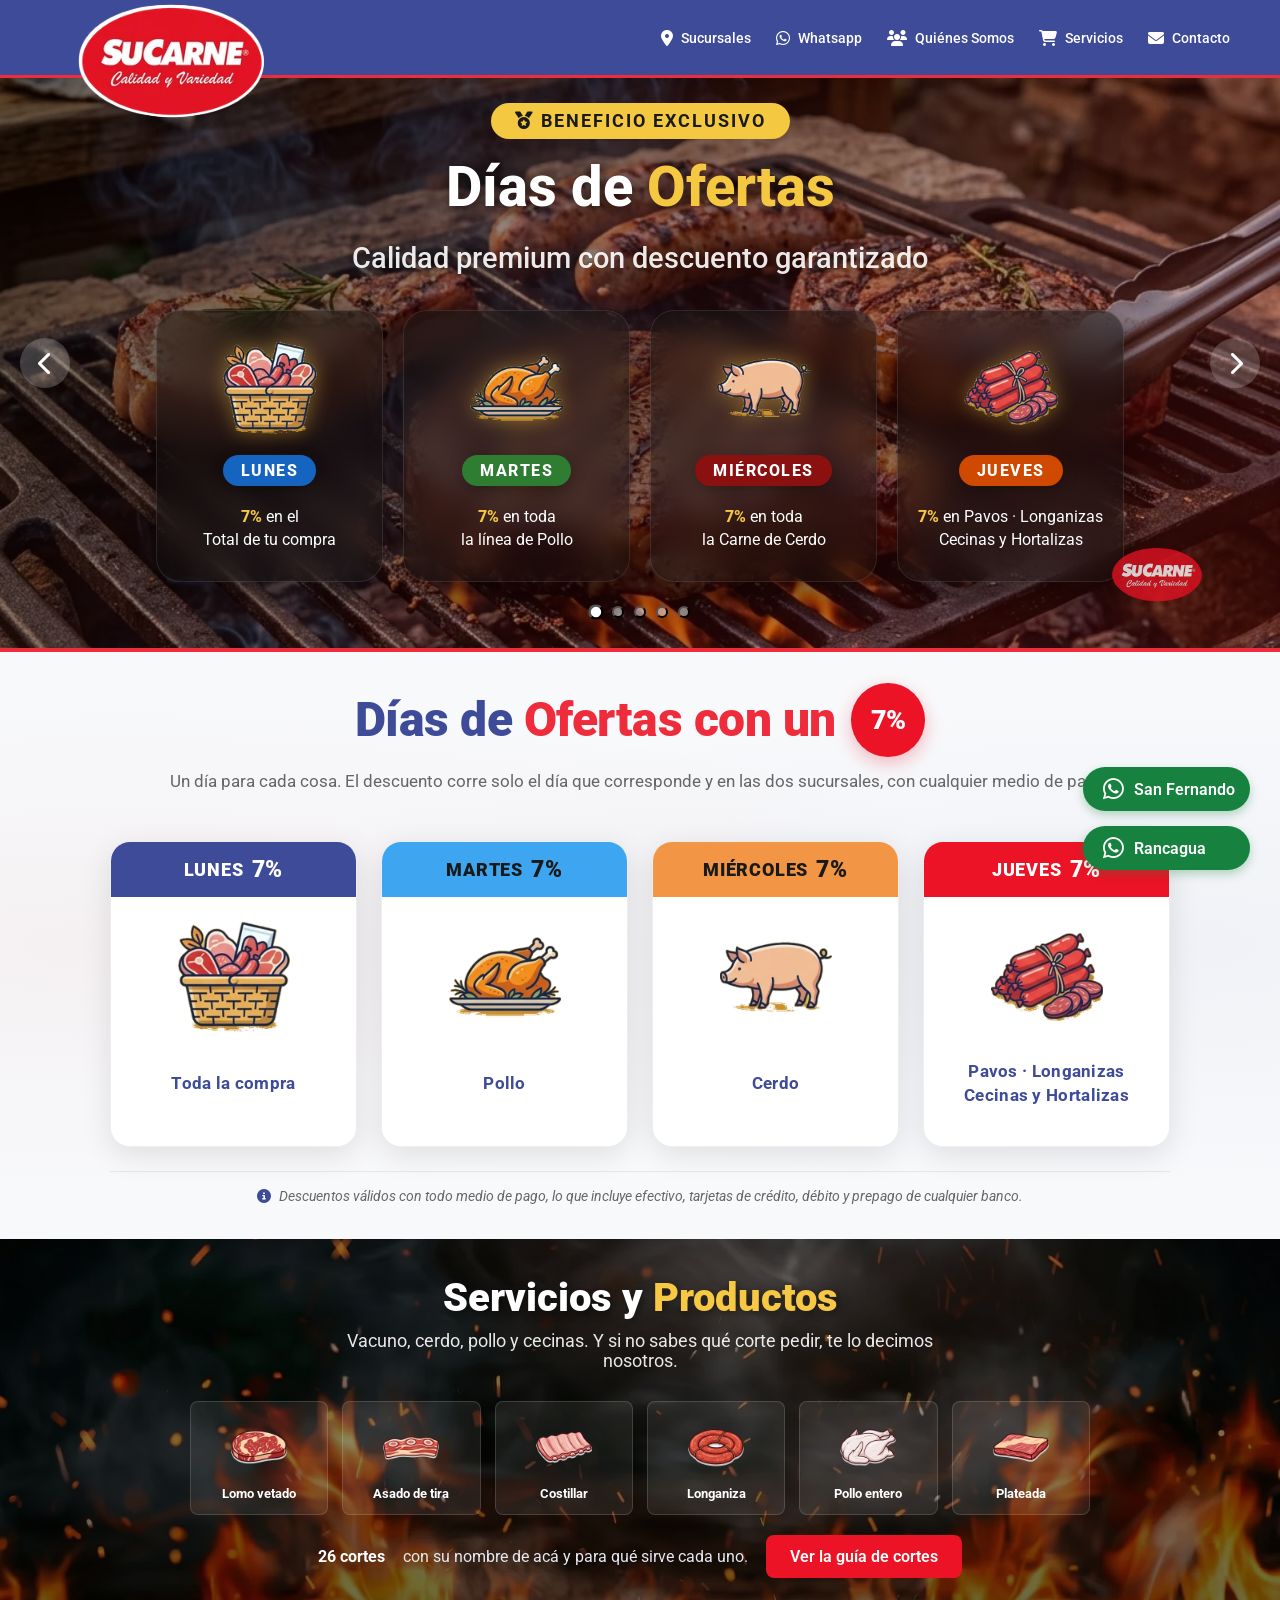
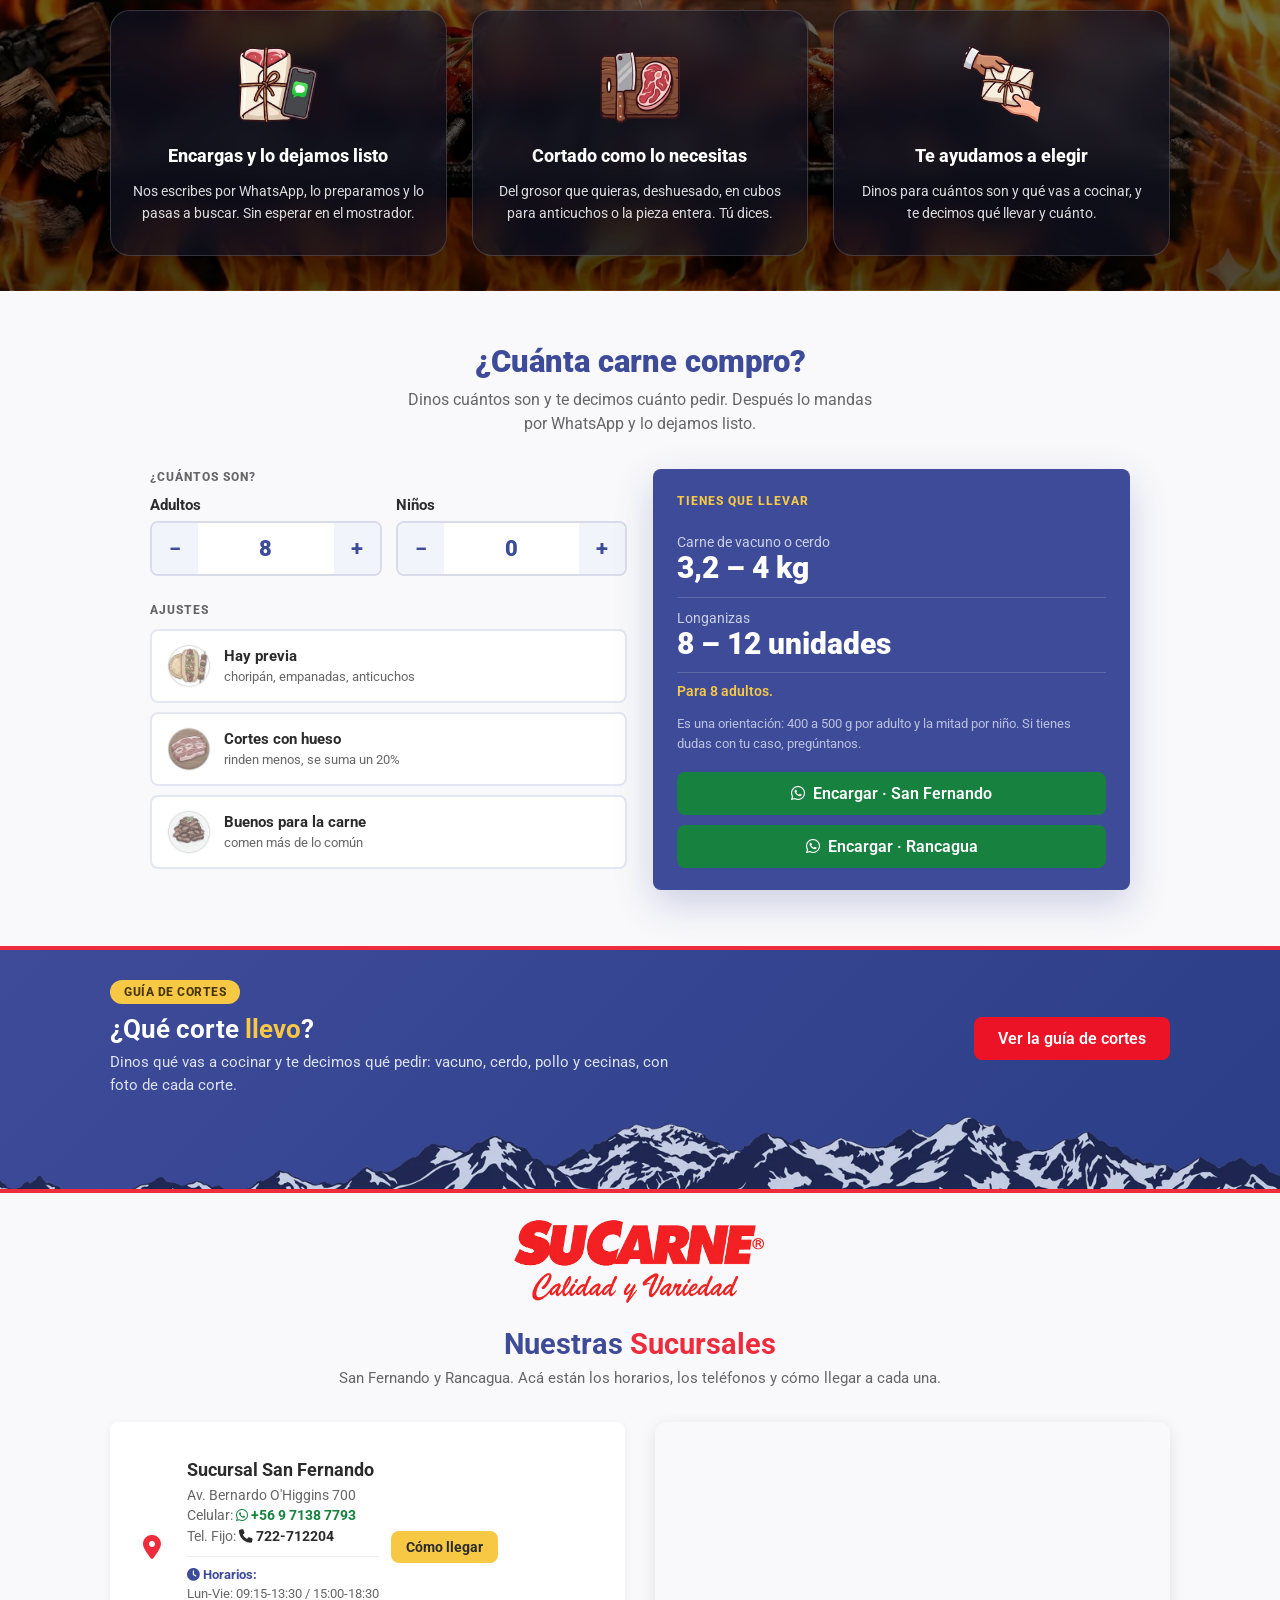
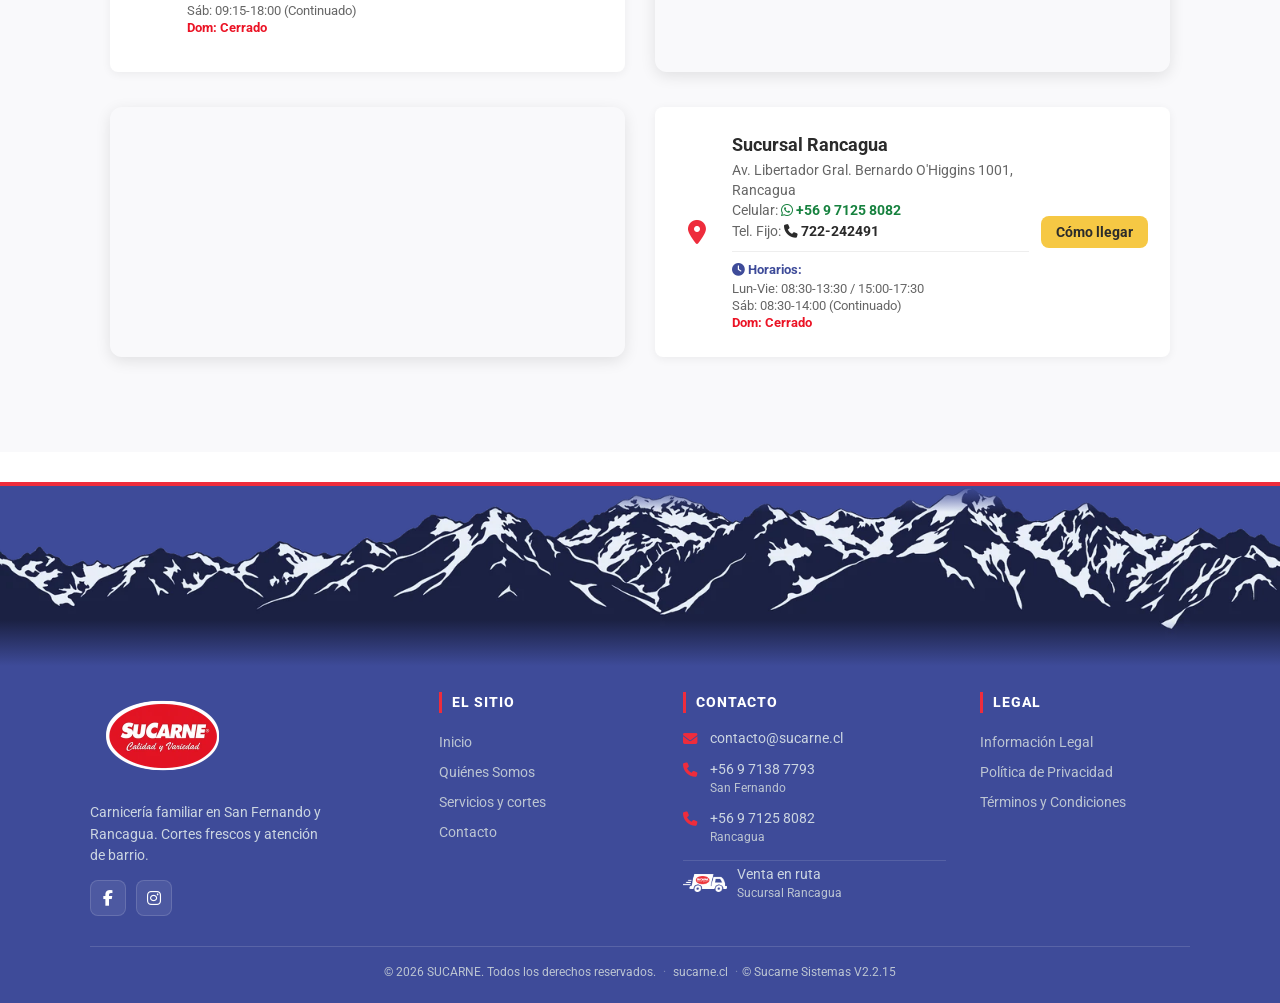
==== commit 94805a04: "Politica de privacidad al dia con la Ley 21.719 Responsables (las dos empresas, RUT, domicilio y rep" ====
--- a/index.html
+++ b/index.html
@@ -118,13 +118,13 @@
     <noscript><link rel="stylesheet" href="https://cdnjs.cloudflare.com/ajax/libs/font-awesome/6.4.0/css/all.min.css"></noscript>
 
     <!-- Estilos globales. Mantener este orden: define la cascada. -->
-    <link rel="stylesheet" href="css/modules/base.css?v=2.2.14">
-    <link rel="stylesheet" href="css/modules/home.css?v=2.2.14">
-    <link rel="stylesheet" href="css/modules/contact.css?v=2.2.14">
-    <link rel="stylesheet" href="css/modules/site-chrome.css?v=2.2.14">
-    <link rel="stylesheet" href="css/modules/enhancements.css?v=2.2.14">
-    <link rel="stylesheet" href="css/modules/responsive.css?v=2.2.14">
-    <link rel="stylesheet" href="css/modules/calculadora.css?v=2.2.14">
+    <link rel="stylesheet" href="css/modules/base.css?v=2.2.15">
+    <link rel="stylesheet" href="css/modules/home.css?v=2.2.15">
+    <link rel="stylesheet" href="css/modules/contact.css?v=2.2.15">
+    <link rel="stylesheet" href="css/modules/site-chrome.css?v=2.2.15">
+    <link rel="stylesheet" href="css/modules/enhancements.css?v=2.2.15">
+    <link rel="stylesheet" href="css/modules/responsive.css?v=2.2.15">
+    <link rel="stylesheet" href="css/modules/calculadora.css?v=2.2.15">
 </head>
 
 <body>
@@ -611,10 +611,10 @@
     </div>
 
     <!-- El script JS se mantiene simplificado ya que el diseño principal es layout -->
-    <script src="js/header-loader.js?v=2.2.14"></script>
-    <script src="js/footer-loader.js?v=2.2.14"></script>
-    <script src="js/script.js?v=2.2.14"></script>
-    <script src="js/calculadora-asado.js?v=2.2.14" defer></script>
+    <script src="js/header-loader.js?v=2.2.15"></script>
+    <script src="js/footer-loader.js?v=2.2.15"></script>
+    <script src="js/script.js?v=2.2.15"></script>
+    <script src="js/calculadora-asado.js?v=2.2.15" defer></script>
 </body>
 
 </html>
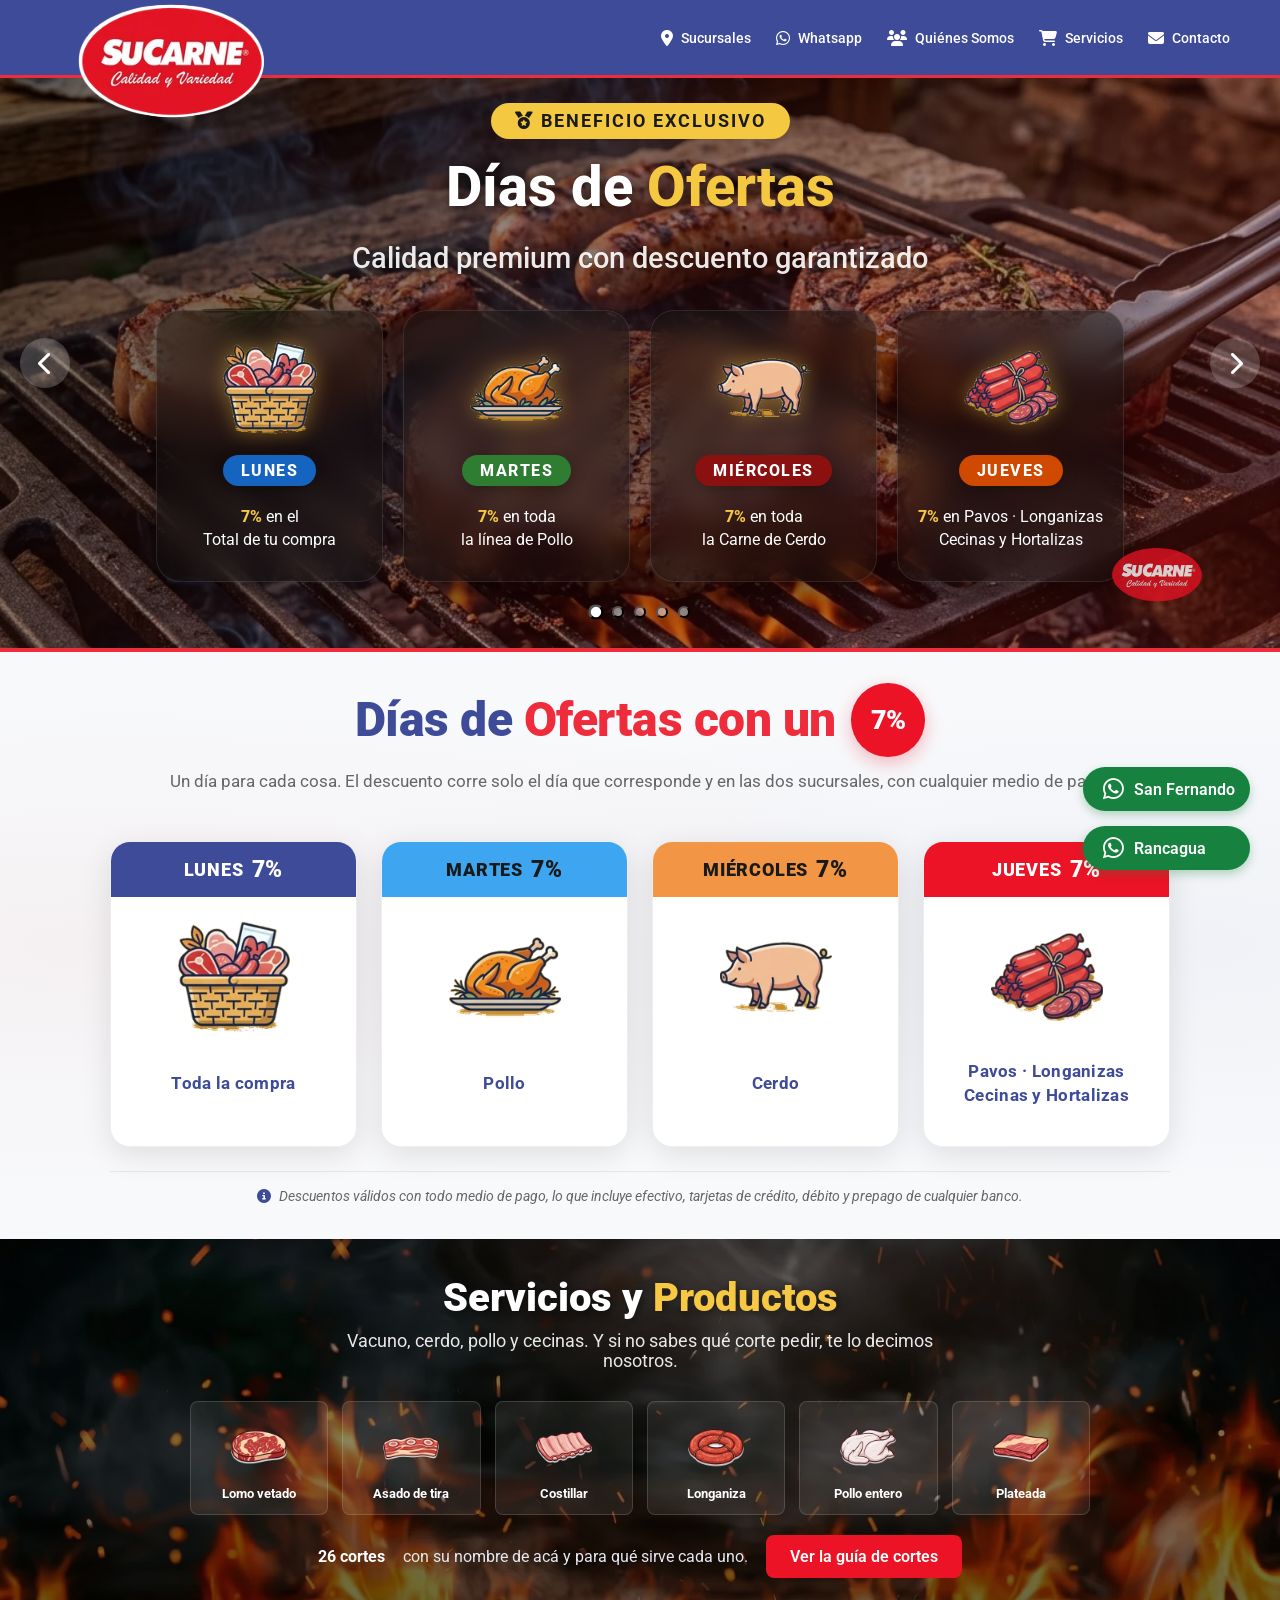
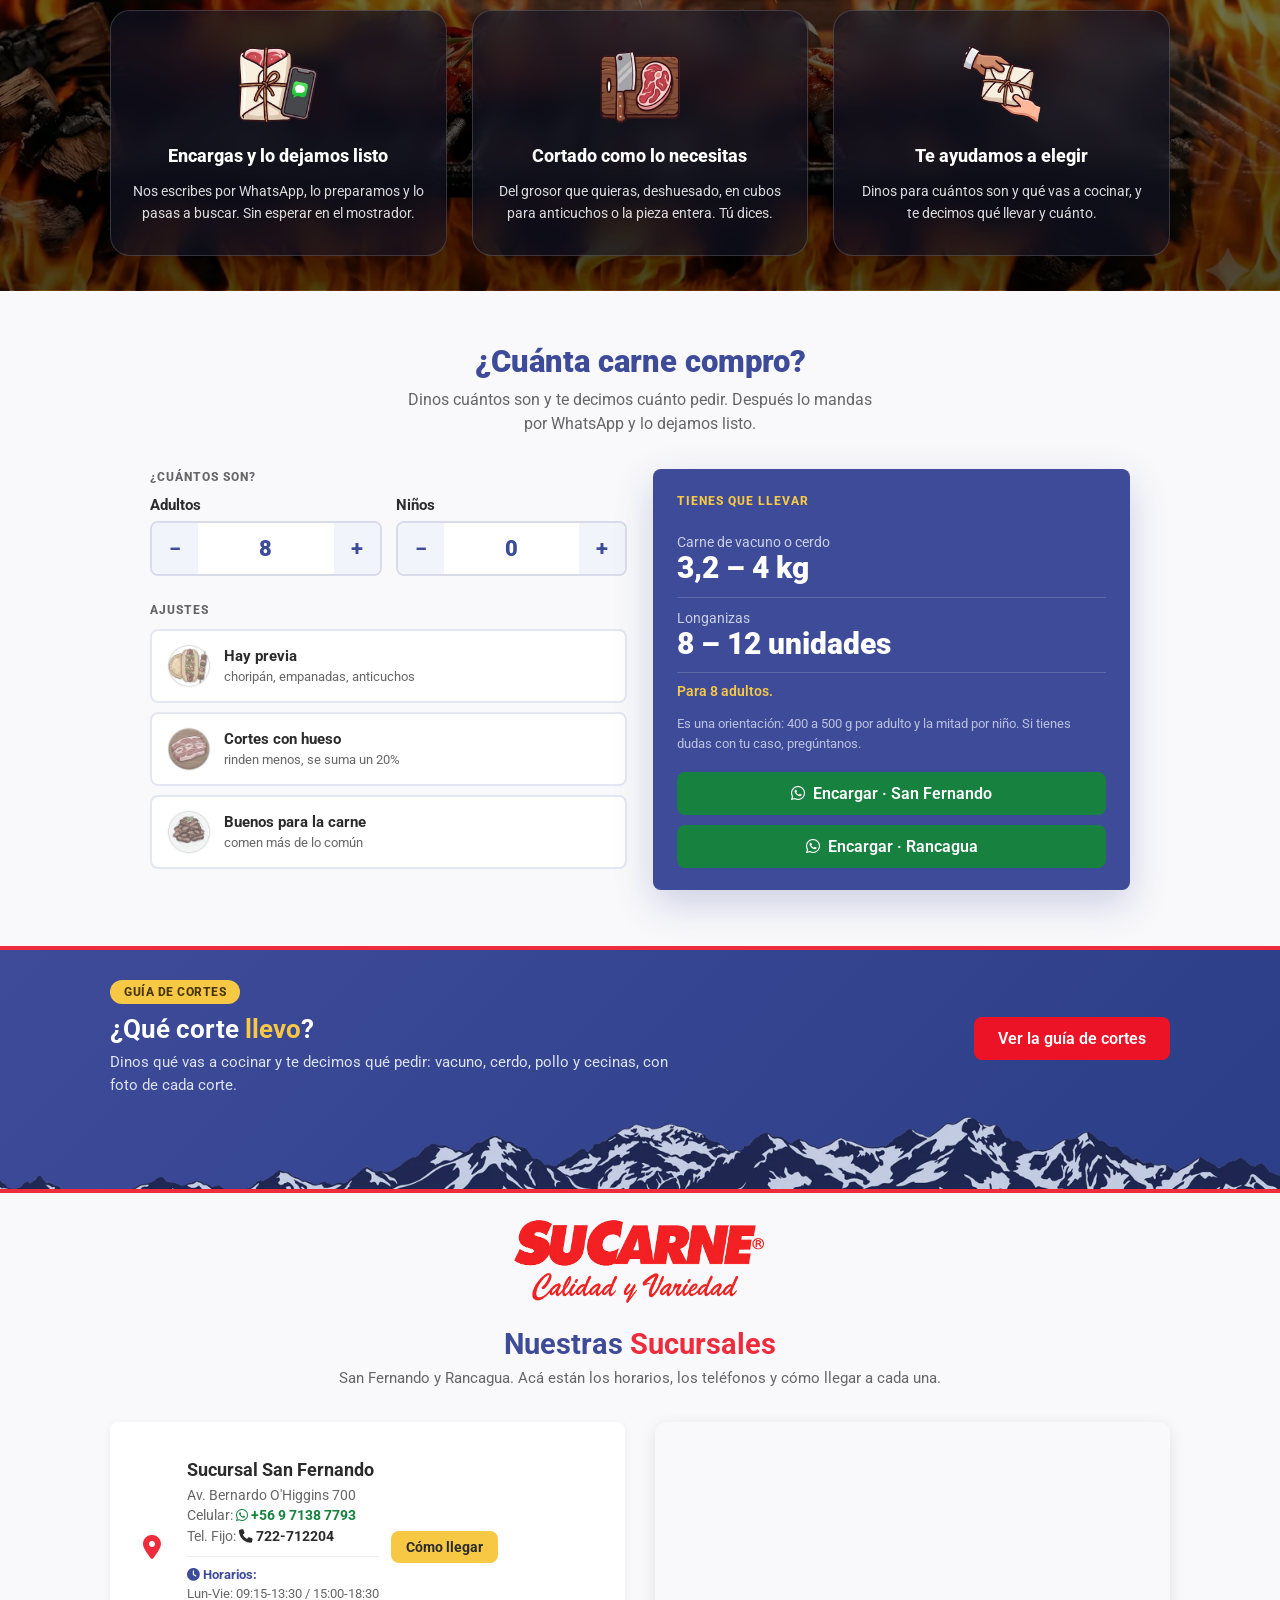
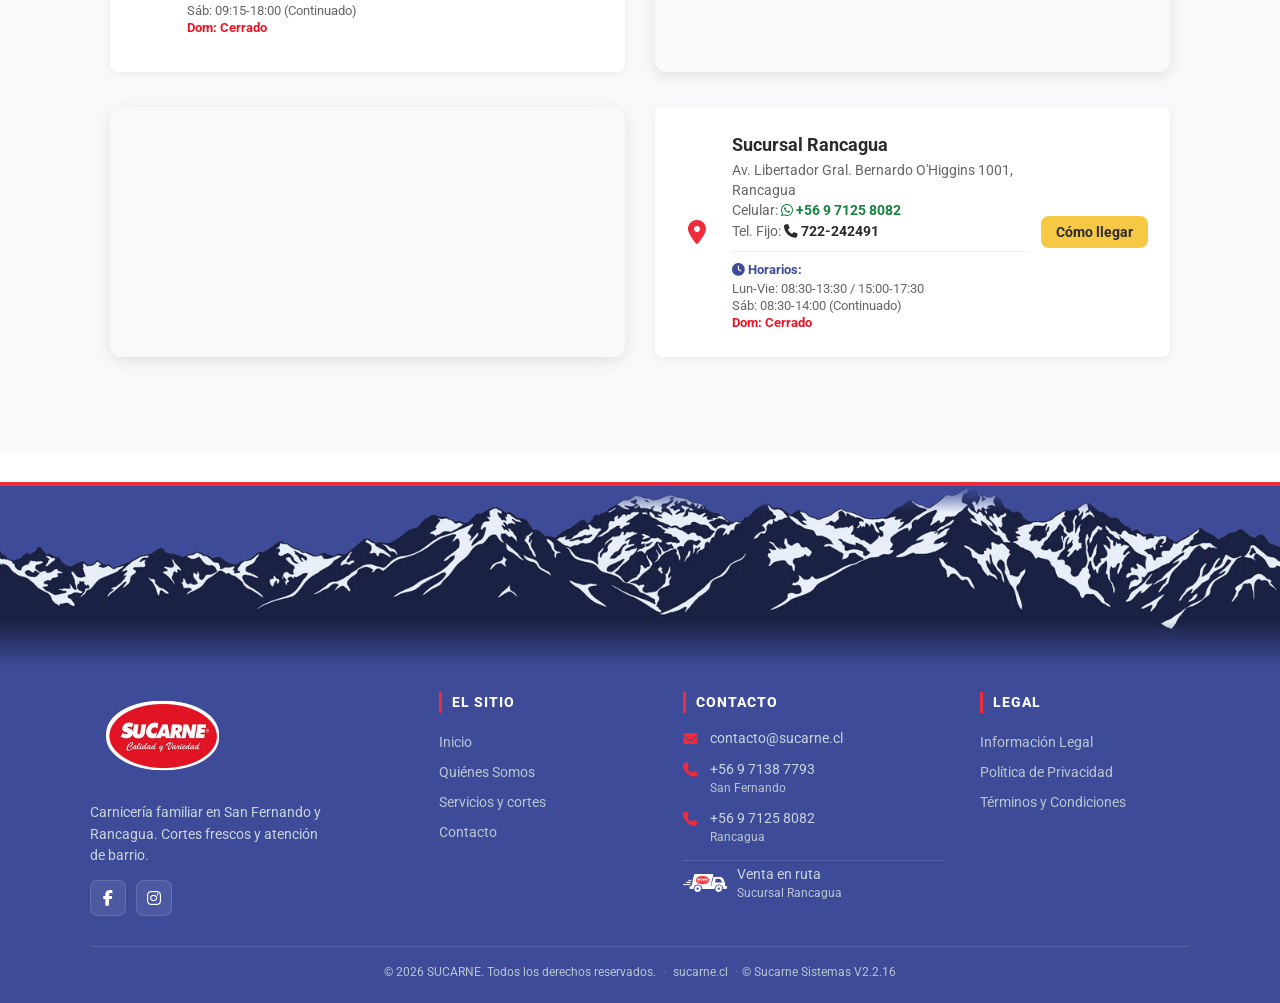
==== commit 6d02ff28: "Politica de privacidad compacta y con foto en las legales Las secciones pasan a tarjetas de dos colu" ====
--- a/index.html
+++ b/index.html
@@ -118,13 +118,13 @@
     <noscript><link rel="stylesheet" href="https://cdnjs.cloudflare.com/ajax/libs/font-awesome/6.4.0/css/all.min.css"></noscript>
 
     <!-- Estilos globales. Mantener este orden: define la cascada. -->
-    <link rel="stylesheet" href="css/modules/base.css?v=2.2.15">
-    <link rel="stylesheet" href="css/modules/home.css?v=2.2.15">
-    <link rel="stylesheet" href="css/modules/contact.css?v=2.2.15">
-    <link rel="stylesheet" href="css/modules/site-chrome.css?v=2.2.15">
-    <link rel="stylesheet" href="css/modules/enhancements.css?v=2.2.15">
-    <link rel="stylesheet" href="css/modules/responsive.css?v=2.2.15">
-    <link rel="stylesheet" href="css/modules/calculadora.css?v=2.2.15">
+    <link rel="stylesheet" href="css/modules/base.css?v=2.2.16">
+    <link rel="stylesheet" href="css/modules/home.css?v=2.2.16">
+    <link rel="stylesheet" href="css/modules/contact.css?v=2.2.16">
+    <link rel="stylesheet" href="css/modules/site-chrome.css?v=2.2.16">
+    <link rel="stylesheet" href="css/modules/enhancements.css?v=2.2.16">
+    <link rel="stylesheet" href="css/modules/responsive.css?v=2.2.16">
+    <link rel="stylesheet" href="css/modules/calculadora.css?v=2.2.16">
 </head>
 
 <body>
@@ -611,10 +611,10 @@
     </div>
 
     <!-- El script JS se mantiene simplificado ya que el diseño principal es layout -->
-    <script src="js/header-loader.js?v=2.2.15"></script>
-    <script src="js/footer-loader.js?v=2.2.15"></script>
-    <script src="js/script.js?v=2.2.15"></script>
-    <script src="js/calculadora-asado.js?v=2.2.15" defer></script>
+    <script src="js/header-loader.js?v=2.2.16"></script>
+    <script src="js/footer-loader.js?v=2.2.16"></script>
+    <script src="js/script.js?v=2.2.16"></script>
+    <script src="js/calculadora-asado.js?v=2.2.16" defer></script>
 </body>
 
 </html>
